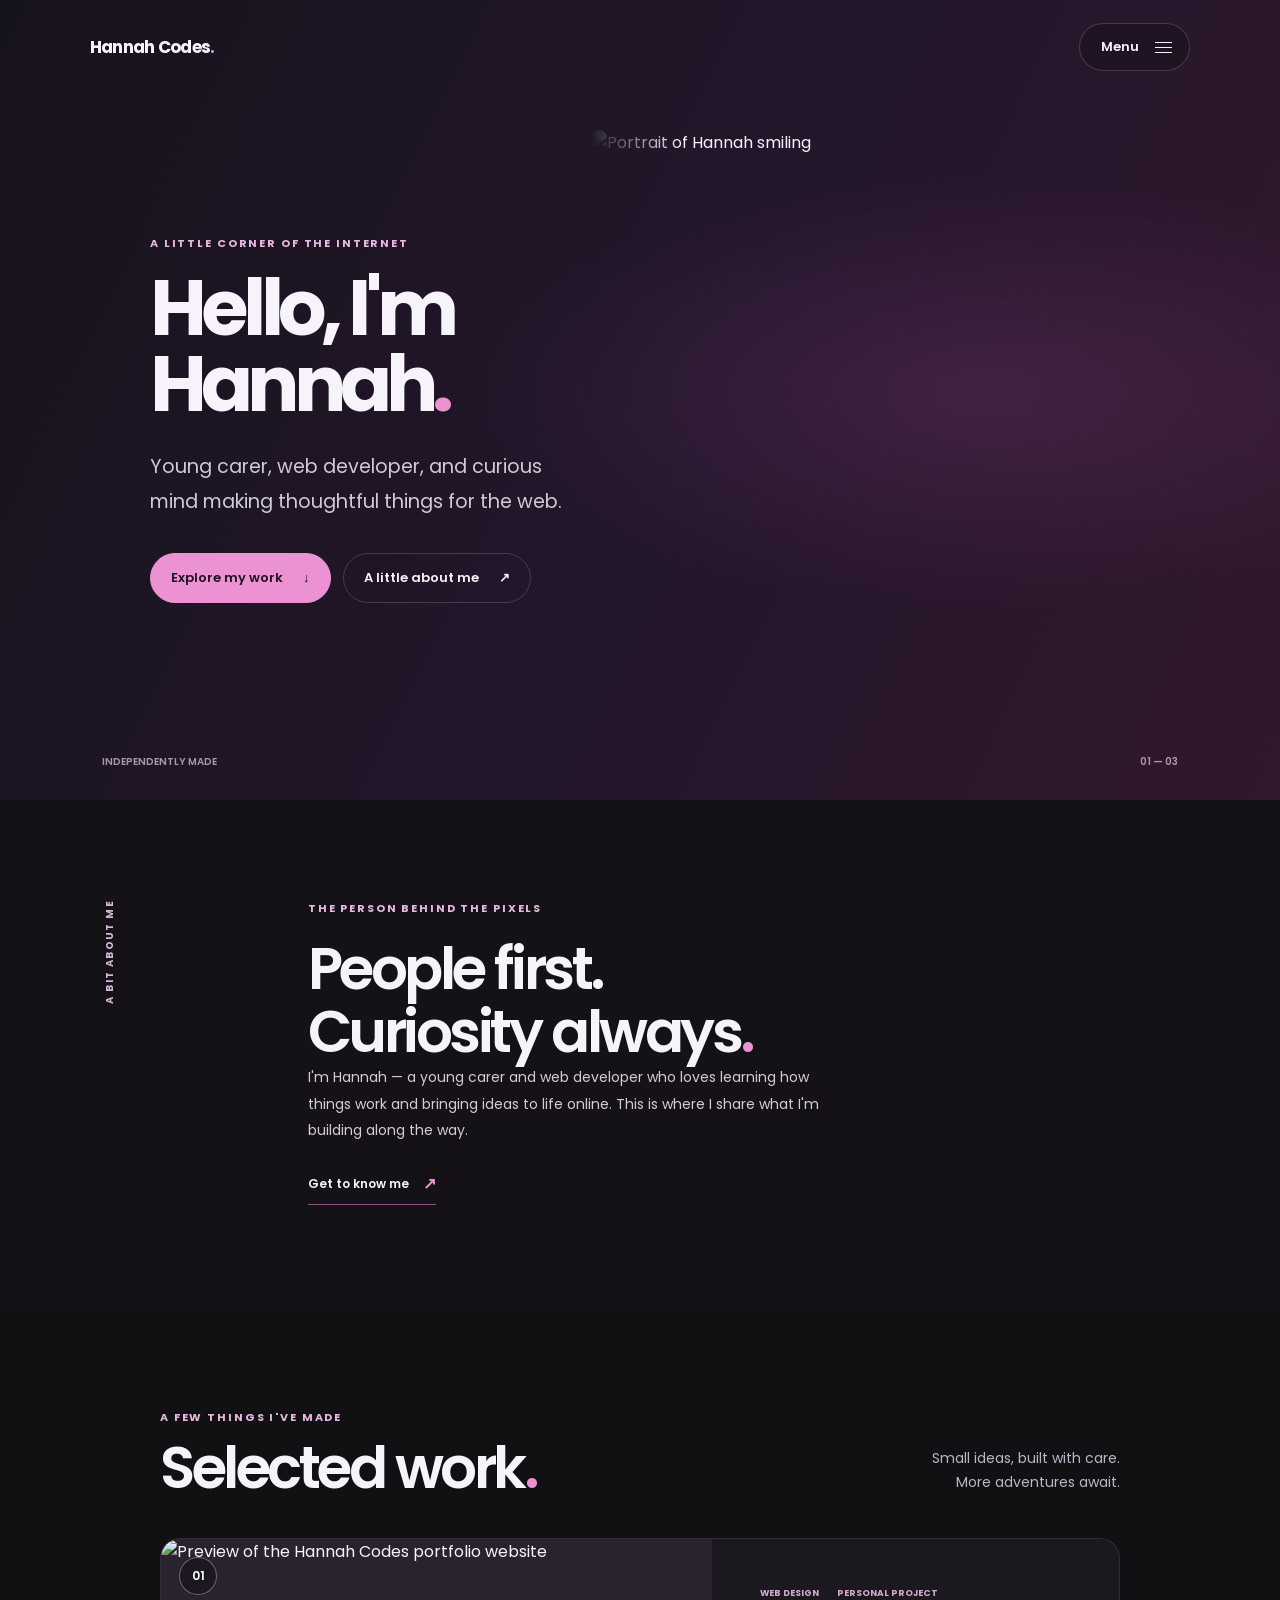
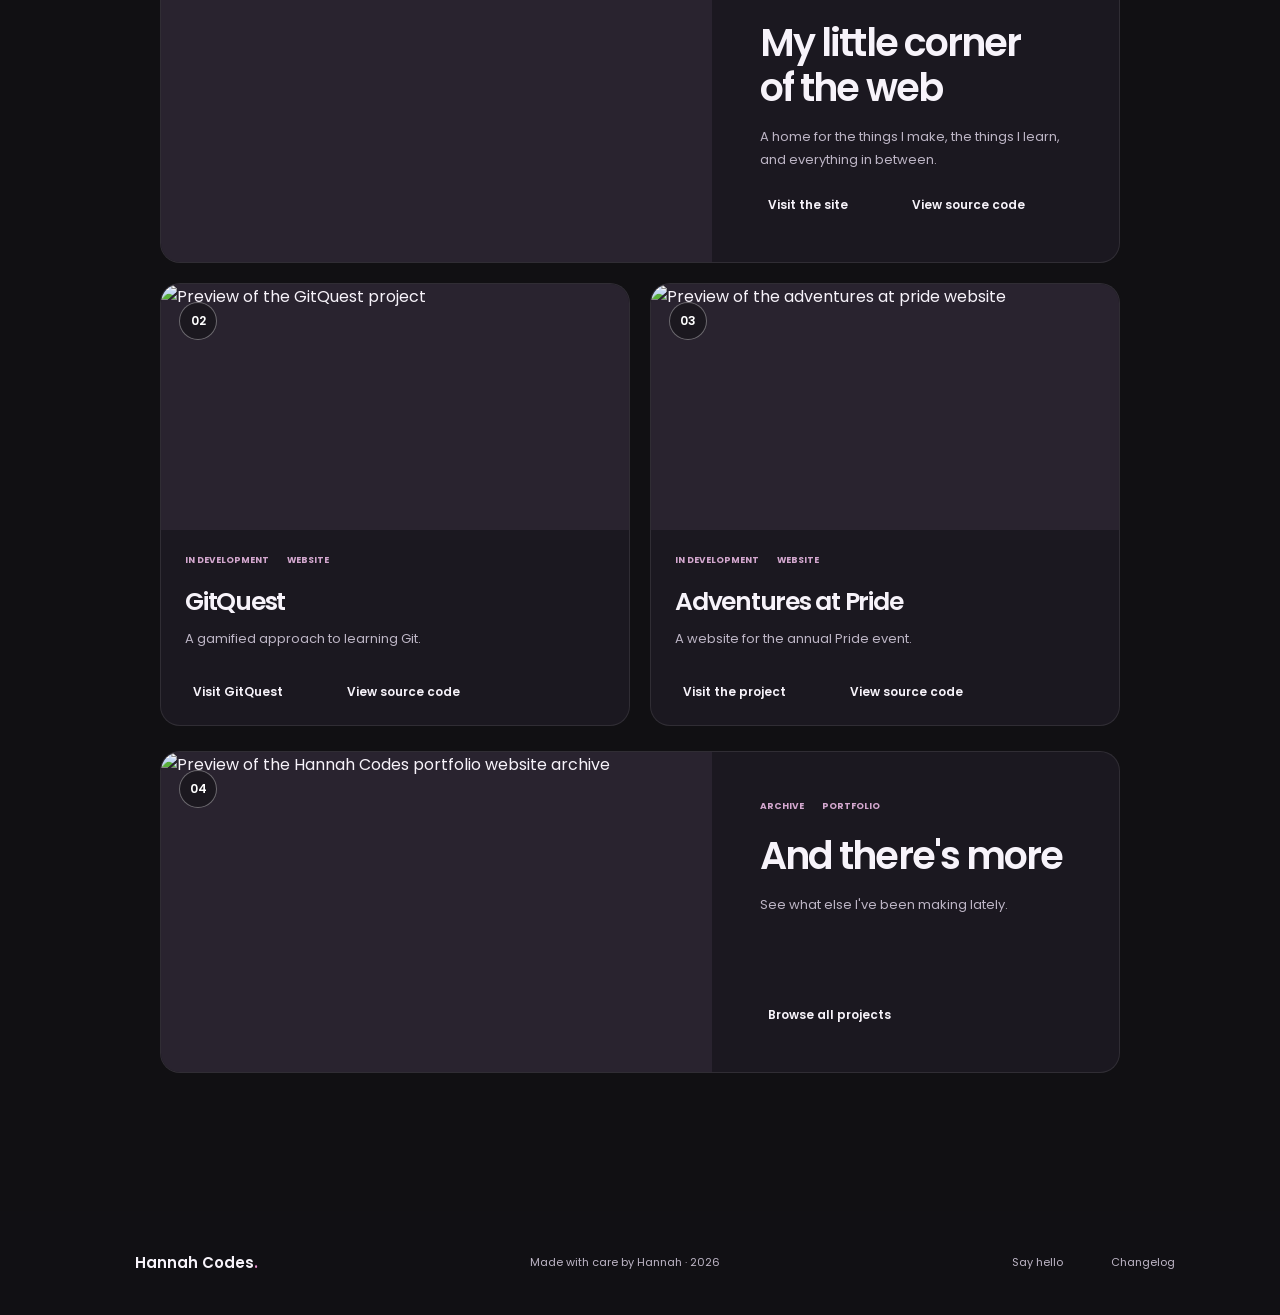
==== index.html @ c71d9e72 "moved about section on index.html and changed bg colour" ====
<!DOCTYPE html>
<html lang="en">

<head>
  <meta charset="UTF-8">
  <meta name="viewport" content="width=device-width, initial-scale=1.0">
  <meta name="description"
    content="Hannah is a young carer and web developer. Take a look at her latest projects and learn more about her work.">
  <meta name="theme-color" content="#1c1524">
  <link rel="stylesheet" href="assets/css/main.css">
  <link rel="stylesheet" href="assets/css/portfolio-home.css">
  <link href="https://fonts.googleapis.com/css2?family=Poppins:wght@400;500;600;700;800&display=swap" rel="stylesheet">
  <title>Hannah Codes | Web Developer &amp; Creative</title>
  <link rel="icon" href="https://assets.hannahcodes.co.uk/images/home/hc-with-bg-v2.ico">
</head>

<body class="portfolio-home">
  <a class="skip-link" href="#projects">Skip to selected work</a>
  <nav class="site-nav" aria-label="Main navigation">
    <a class="logo" href="index.html" aria-label="Hannah Codes home">
      Hannah Codes<span class="accent-dot">.</span>
    </a>
    <button class="hamburger" type="button" aria-label="Open navigation menu" aria-expanded="false"
      aria-controls="site-navigation">
      <span class="menu-label">Menu</span>
      <span class="menu-icon" aria-hidden="true">
        <span class="line1"></span>
        <span class="line2"></span>
        <span class="line3"></span>
      </span>
    </button>
    <ul class="nav-links" id="site-navigation">
      <li><a class="active" href="index.html">Home</a></li>
      <li><a href="about/about.html">About</a></li>
      <li><a href="projects/projects.html">Projects</a></li>
    </ul>
  </nav>

  <main id="home">
    <section class="intro-hero" aria-labelledby="home-title">
      <div class="hero-copy">
        <p class="eyebrow">A LITTLE CORNER OF THE INTERNET</p>
        <h1 id="home-title">Hello, I'm<br>Hannah<span class="accent-dot">.</span></h1>
        <p class="hero-description">Young carer, web developer, and curious mind making thoughtful things for the web.
        </p>
        <div class="hero-actions">
          <a class="button button-primary" href="#projects">Explore my work <span aria-hidden="true">↓</span></a>
          <a class="button button-quiet" href="about/about.html">A little about me <span aria-hidden="true">↗</span></a>
        </div>
      </div>
      <div class="hero-art">
        <div class="portrait-frame">
          <img src="https://assets.hannahcodes.co.uk/images/home/my-avatar.png" alt="Portrait of Hannah smiling">
        </div>
      </div>
      <div class="hero-footnote"><span>INDEPENDENTLY MADE</span><span>01 — 03</span></div>
    </section>
    <section class="about-section" aria-labelledby="about-title">
      <div class="about-marker" aria-hidden="true">A BIT ABOUT ME</div>
      <div class="about-copy">
        <p class="eyebrow">THE PERSON BEHIND THE PIXELS</p>
        <h2 id="about-title">People first.<br>Curiosity always<span class="accent-dot">.</span></h2>
        <p>I'm Hannah — a young carer and web developer who loves learning how things work and bringing ideas to life
          online. This is where I share what I'm building along the way.</p>
        <a class="text-link" href="about/about.html">Get to know me <span aria-hidden="true">↗</span></a>
      </div>
    </section>
    <section class="work-section" id="projects" aria-labelledby="projects-title">
      <div class="section-heading">
        <div>
          <p class="eyebrow">A FEW THINGS I'VE MADE</p>
          <h2 id="projects-title">Selected work<span class="accent-dot">.</span></h2>
        </div>
        <p class="section-note">Small ideas, built with care.<br>More adventures await.</p>
      </div>

      <div class="featured-project project-card">
        <div class="project-image">
          <img src="https://assets.hannahcodes.co.uk/images/projects/hc-v14.1.png"
            alt="Preview of the Hannah Codes portfolio website">
          <span class="project-number">01</span>
        </div>

        <div class="project-copy">
          <div class="project-meta"><span>WEB DESIGN</span><span>PERSONAL PROJECT</span></div>
          <h3>My little corner<br>of the web</h3>
          <p>A home for the things I make, the things I learn, and everything in between.</p>
          <div class="project-links">
            <a class="project-link" href="https://dev.hannahcodes.co.uk">Visit the site <img class="svg"
                src="https://assets.hannahcodes.co.uk/images/icons/arrow-right.svg" alt=""></a>
            <a class="project-link" href="https://github.com/autumn-skylight/hannahcodes.co.uk">View source code <img
                class="svg" src="https://assets.hannahcodes.co.uk/images/icons/arrow-right.svg" alt=""></a>
          </div>

        </div>
      </div>

      <div class="project-grid">
        <div class="project-card compact-project">
          <div class="project-image">
            <img src="https://assets.hannahcodes.co.uk/images/projects/GitQuest.png"
              alt="Preview of the GitQuest project">
            <span class="project-number">02</span>
          </div>
          <div class="project-copy">
            <div class="project-meta"><span>IN DEVELOPMENT</span><span>WEBSITE</span></div>
            <h3>GitQuest</h3>
            <p>A gamified approach to learning Git.</p>
            <div class="project-links">
              <a class="project-link" href="https://gitquest.hannahcodes.co.uk">Visit GitQuest <img class="svg"
                  src="https://assets.hannahcodes.co.uk/images/icons/arrow-right.svg" alt=""></a>
              <a class="project-link" href="https://github.com/autumn-skylight/GitQuest">View source code <img
                  class="svg" src="https://assets.hannahcodes.co.uk/images/icons/arrow-right.svg" alt=""></a>
            </div>
          </div>
        </div>
        <div class="project-card compact-project">
          <div class="project-image">
            <img src="https://assets.hannahcodes.co.uk/images/projects/adventures-at-pride.png"
              alt="Preview of the adventures at pride website">
            <span class="project-number">03</span>
          </div>
          <div class="project-copy">
            <div class="project-meta"><span>IN DEVELOPMENT</span><span>WEBSITE</span></div>
            <h3>Adventures at Pride</h3>
            <p>A website for the annual Pride event.</p>
            <div class="project-links">
              <a class="project-link" href="https://adventuresatpride.hannahcodes.co.uk">Visit the project <img
                  class="svg" src="https://assets.hannahcodes.co.uk/images/icons/arrow-right.svg" alt=""></a>
              <a class="project-link" href="https://github.com/autumn-skylight/adventures-at-pride">View source code
                <img class="svg" src="https://assets.hannahcodes.co.uk/images/icons/arrow-right.svg" alt=""></a>
            </div>
          </div>
        </div>
      </div>
      <br>
      <div class="featured-project project-card">
        <div class="project-image">
          <img src="https://assets.hannahcodes.co.uk/images/projects/github.png"
            alt="Preview of the Hannah Codes portfolio website archive">
          <span class="project-number">04</span>
        </div>
        <div class="project-copy">
          <div class="project-meta"><span>ARCHIVE</span><span>PORTFOLIO</span></div>
          <h3>And there's more</h3>
          <p>See what else I've been making lately.</p>
          <div class="project-links">
            <a class="project-link" href="projects/projects.html">Browse all projects <img class="svg"
                src="https://assets.hannahcodes.co.uk/images/icons/arrow-right.svg" alt=""></a>

          </div>
        </div>
      </div>

    </section>


  </main>

  <footer class="home-footer">
    <a class="footer-brand" href="#home-title">Hannah Codes<span class="accent-dot">.</span></a>
    <p>Made with care by Hannah · 2026</p>
    <div class="footer-links">
      <a href="mailto:hannah@hannahcodes.co.uk">Say hello</a>
      <a href="https://changelog.hannahcodes.co.uk/index.html">Changelog</a>
    </div>
  </footer>
  <script src="assets/js/nav.js"></script>
  <script src="https://kit.fontawesome.com/b462bf7f1d.js" crossorigin="anonymous"></script>
</body>

</html>
---- assets/css/main.css ----
/*
       ------------contents-----------
1. general styling 
2. nav styling
3. header styling
4. index.html styling
5. about.html styling
6. projects.html styling
7. 404.html styling
7. footer styling
*/
/*-----------1:general styling----------*/
* {
  margin: 0;
  padding: 0;
  font-family: "poppins", sans-serif;
  letter-spacing: 1px;
  box-sizing: border-box;
  scroll-behavior: smooth;
}

:root {
  /*light mode colours*/
  --light-hamburger-icon-colour: black;
  --light-body-bg-colour: #f8f8ff;
  --light-hover-active-colour: #5c2246;
  --light-nav-footer-bg-colour: #f5f5f5;
  --light-nav-text-colour: black;
  --light-svg-fill-colour: black;
  --light-section-1-bg-colour: #cfcaca;
  --light-section-2-bg-colour: #adafb8;
  --light-section-3-bg-colour: #c7c7c7;
  --light-section-4-bg-colour: #c0bcbc;
  --light-sorce-code-svg-fill-colour: #5a5c5e;
  --light-card-bg-colour: white;
  --light-card-title-span-colour: #333;
  --light-card-box-shadow-colour: rgba(0, 0, 0, 0.2);
  --light-card-box-shadow-hover-colour: #5c2246;
  --light-top-border-colour: #5c2246;
  --light-project-discription-colour: #29292b;
  /*dark mode colours*/
  --hover-active-colour: #f2c7e2;
  --svg-fill-colour: #fff;
  --sorce-code-svg-fill-colour: hsl(214, 7%, 47%);
  --section-1-bg-colour: #121212;
  --section-2-bg-colour: #18191c;
  --section-3-bg-colour: #0f1012;
  --section-4-bg-colour: #111114;
  --body-bg-colour: #121212;
  --nav-footer-bg-colour: #131418;
  --nav-text-colour: #f2f5f7;
  --hamburger-icon-colour: #f2f5f7;
  --card-bg-colour: #262626;
  --card-title-span-colour: rgb(255, 251, 251);
  --card-box-shadow-colour: rgba(139, 138, 138, 0.2);
  --card-box-shadow-hover-colour: #f2c7e2;
  --top-border-colour: #f2c7e2;
  --footer-link-colour: dimgrey;
  --blog-span-hr-colour: rgba(105, 105, 105, 0.26);
  --project-discription-colour: #b5b8bd;
}

body {
  overflow-x: hidden;
  min-height: 100vh;
  display: flex;
  flex-direction: column;
  background-color: var(--light-body-bg-colour);
}
@media (prefers-color-scheme: dark) {
  body {
    background-color: var(--body-bg-colour);
  }
}

a {
  color: var(--light-nav-text-colour);
}
a:hover {
  color: var(--light-hover-active-colour);
}
@media (prefers-color-scheme: dark) {
  a {
    color: var(--nav-text-colour);
  }
  a:hover {
    color: var(--hover-active-colour);
  }
}

/*----------2:nav styling-------*/
nav {
  height: 6rem;
  width: 100vw;
  background-color: var(--light-nav-footer-bg-colour);
  color: var(--light-nav-text-colour);
  box-shadow: 0 3px 20px rgba(0, 0, 0, 0.2);
  display: flex;
  position: fixed;
  z-index: 10;
  /*Styling logo*/
  /*Styling Links*/
  /*Styling Hamburger Icon*/
}
@media screen and (max-width: 800px) {
  nav {
    position: fixed;
    z-index: 3;
  }
}
@media (prefers-color-scheme: dark) {
  nav {
    background-color: var(--nav-footer-bg-colour);
    color: var(--nav-text-colour);
  }
}
nav .logo {
  padding: 1vh 1vw;
  margin-top: auto;
  margin-bottom: auto;
  margin-left: 0;
  margin-right: 0;
  text-align: center;
}
nav .logo img {
  height: 5rem;
  width: 5rem;
}
@media screen and (max-width: 800px) {
  nav .logo {
    padding: 1vh 1vw;
    margin-top: auto;
    margin-bottom: auto;
    margin-left: 0;
    margin-right: 0;
    text-align: center;
    padding-left: 1em;
  }
}
nav .nav-links {
  display: flex;
  list-style: none;
  width: 88vw;
  padding: 0 0.7vw;
  justify-content: space-evenly;
  align-items: center;
  text-transform: uppercase;
}
nav .nav-links li a {
  text-decoration: none;
  margin: 0 0.7vw;
  color: var(--light-nav-text-colour);
}
nav .nav-links li a:hover {
  color: var(--light-hover-active-colour);
}
nav .nav-links li a::before {
  content: "";
  display: block;
  height: 3px;
  width: 0%;
  background-color: var(--light-hover-active-colour);
  position: absolute;
  transition: all ease-in-out 250ms;
  margin: 0 0 0 10%;
}
nav .nav-links li a:hover:before {
  width: 80%;
}
nav .nav-links li .active {
  color: var(--light-hover-active-colour);
  font-weight: bold;
}
nav .nav-links li {
  position: relative;
}
@media screen and (max-width: 800px) {
  nav .nav-links {
    position: fixed;
    background: var(--light-nav-footer-bg-colour);
    height: 100vh;
    width: 100%;
    flex-direction: column;
    clip-path: circle(50px at 90% -20%);
    -webkit-clip-path: circle(50px at 90% -20%);
    transition: all 1s ease-out;
    pointer-events: none;
    /*Animating Hamburger Icon on Click*/
  }
  nav .nav-links.open {
    clip-path: circle(1000px at 100% 10%);
    -webkit-clip-path: circle(1000px at 100% 10%);
    pointer-events: all;
  }
  nav .nav-linksli {
    opacity: 0;
  }
  nav .nav-linksli:nth-child(1) {
    transition: all 0.5s ease 0.2s;
  }
  nav .nav-linksli:nth-child(2) {
    transition: all 0.5s ease 0.4s;
  }
  nav .nav-linksli:nth-child(3) {
    transition: all 0.5s ease 0.6s;
  }
  nav .nav-linksli:nth-child(4) {
    transition: all 0.5s ease 0.7s;
  }
  nav .nav-linksli:nth-child(5) {
    transition: all 0.5s ease 0.8s;
  }
  nav .nav-linksli:nth-child(6) {
    transition: all 0.5s ease 0.9s;
    margin: 0;
  }
  nav .nav-linksli:nth-child(7) {
    transition: all 0.5s ease 1s;
    margin: 0;
  }
  nav .nav-linksli.fade {
    opacity: 1;
  }
}
@media (prefers-color-scheme: dark) {
  nav .nav-links {
    background: var(--nav-footer-bg-colour);
  }
  nav .nav-links li a {
    color: var(--nav-text-colour);
  }
  nav .nav-links li a:hover {
    color: var(--hover-active-colour);
  }
  nav .nav-links li a:before {
    background-color: var(--hover-active-colour);
  }
  nav .nav-links li .active {
    color: var(--hover-active-colour);
  }
}
nav .hamburger {
  display: none;
}
nav .hamburger div {
  width: 30px;
  height: 3px;
  background: var(--light-hamburger-icon-colour);
  margin: 5px;
  transition: all 0.3s ease;
}
@media screen and (max-width: 800px) {
  nav .hamburger {
    display: block;
    position: absolute;
    cursor: pointer;
    right: 5%;
    top: 50%;
    transform: translate(-5%, -50%);
    z-index: 2;
    transition: all 0.7s ease;
  }
}
@media (prefers-color-scheme: dark) {
  nav .hamburger div {
    background: var(--hamburger-icon-colour);
  }
}
nav .project_active {
  color: var(--light-hover-active-colour);
  font-weight: bold;
}
@media (prefers-color-scheme: dark) {
  nav .project_active {
    color: var(--hover-active-colour);
  }
}
@media screen and (max-width: 800px) {
  nav .toggle .line1 {
    transform: rotate(-45deg) translate(-5px, 6px);
  }
  nav .toggle .line2 {
    transition: all 0.7s ease;
    width: 0;
  }
  nav .toggle .line3 {
    transform: rotate(45deg) translate(-5px, -6px);
  }
}

/*------3:header-styling-----*/
img.index_header_bg {
  /* Set rules to fill background */
  min-height: 100%;
  min-width: 1920px;
  opacity: 70%;
  z-index: -10;
  /* Set up proportionate scaling */
  width: 100%;
  height: auto;
  /* Set up positioning */
  position: fixed;
  background-position: center center;
  top: -10;
  left: 0;
}
@media screen and (max-width: 1024px) {
  img.index_header_bg {
    /* Specific to this particular image */
    left: 50%;
    margin-left: -512px; /* 50% */
  }
}

.index_header_h1 {
  padding-top: 7.5em;
  margin: auto;
  text-align: center;
  color: var(--light-nav-text-colour);
}
@media screen and (max-width: 800px) {
  .index_header_h1 {
    padding-top: 7em;
    font-size: 1.25em;
    padding-left: 2em;
    padding-right: 2em;
  }
}
@media (prefers-color-scheme: dark) {
  .index_header_h1 {
    color: var(--nav-text-colour);
  }
}

.index_header_welcome_text {
  margin: auto;
  text-align: center;
  padding-bottom: 1.5em;
  color: var(--light-nav-text-colour);
}
@media screen and (max-width: 800px) {
  .index_header_welcome_text {
    font-size: 1.25em;
    padding-left: 2em;
    padding-right: 2em;
  }
}
@media (prefers-color-scheme: dark) {
  .index_header_welcome_text {
    color: var(--nav-text-colour);
  }
}

img.about_header_bg {
  /* Set rules to fill background */
  min-height: 100%;
  min-width: 1024px;
  opacity: 50%;
  z-index: -10;
  /* Set up proportionate scaling */
  width: 100%;
  height: auto;
  /* Set up positioning */
  position: fixed;
  top: -3em;
  left: 0;
}
@media screen and (max-width: 1024px) {
  img.about_header_bg {
    /* Specific to this particular image */
    left: 50%;
    margin-left: -512px; /* 50% */
  }
}

.about_header_h1 {
  margin: auto;
  text-align: center;
  padding-top: 5em;
  padding-bottom: 4em;
  font-size: 3em;
  z-index: 1;
  color: var(--light-nav-text-colour);
}
@media screen and (max-width: 800px) {
  .about_header_h1 {
    padding-top: 3.25em;
    padding-bottom: 1em;
  }
}
@media (prefers-color-scheme: dark) {
  .about_header_h1 {
    color: var(--nav-text-colour);
  }
}

img.project_header_bg {
  /* Set rules to fill background */
  min-height: 100%;
  min-width: 1920px;
  opacity: 70%;
  z-index: -10;
  /* Set up proportionate scaling */
  width: 100%;
  height: auto;
  /* Set up positioning */
  position: fixed;
  background-position: center center;
  top: -10;
  left: 0;
}
@media screen and (max-width: 1024px) {
  img.project_header_bg {
    /* Specific to this particular image */
    left: 50%;
    margin-left: -512px; /* 50% */
  }
}

.project_header_h1 {
  padding-top: 7em;
  padding-bottom: 2em;
  margin: auto;
  font-size: 1.35em;
  text-align: center;
  color: var(--light-nav-text-colour);
}
@media screen and (max-width: 800px) {
  .project_header_h1 {
    padding-top: 7em;
    font-size: 1.25em;
    padding-left: 2em;
    padding-right: 2em;
  }
}
@media (prefers-color-scheme: dark) {
  .project_header_h1 {
    color: var(--nav-text-colour);
  }
}

img.error_header_bg {
  /* Set rules to fill background */
  min-height: 100%;
  min-width: 1920px;
  opacity: 10%;
  z-index: -10;
  /* Set up proportionate scaling */
  width: 100%;
  height: auto;
  /* Set up positioning */
  position: fixed;
  background-position: center center;
  top: -10;
  left: 0;
}
@media screen and (max-width: 1024px) {
  img.error_header_bg {
    /* Specific to this particular image */
    left: 50%;
    margin-left: -512px; /* 50% */
  }
}

/*------4:index.html-styling-----*/
/*index.html about section*/
.index_about_section {
  padding-top: 0.7em;
  background-color: var(--light-section-1-bg-colour);
}
@media (prefers-color-scheme: dark) {
  .index_about_section {
    background-color: var(--section-1-bg-colour);
  }
}
.index_about_section .index_about_h1 {
  margin: auto;
  text-align: center;
  padding-bottom: 0.5em;
  color: var(--light-nav-text-colour);
}
@media screen and (max-width: 800px) {
  .index_about_section .index_about_h1 {
    font-size: 0.95em;
  }
}
@media (prefers-color-scheme: dark) {
  .index_about_section .index_about_h1 {
    color: var(--nav-text-colour);
  }
}

.index_holder {
  max-width: 90%;
  display: flex;
  margin: 0 auto;
  margin-left: 30em;
}
@media screen and (max-width: 1450px) {
  .index_holder {
    margin-left: 25em;
  }
}
@media screen and (max-width: 1420px) {
  .index_holder {
    margin-left: 20em;
  }
}
@media screen and (max-width: 1390px) {
  .index_holder {
    margin-left: 15em;
  }
}
@media screen and (max-width: 1270px) {
  .index_holder {
    margin-left: 15em;
  }
}
@media screen and (max-width: 1170px) {
  .index_holder {
    margin-left: 10em;
  }
}
@media screen and (max-width: 1020px) {
  .index_holder {
    margin-left: 5em;
  }
}
@media screen and (max-width: 940px) {
  .index_holder {
    margin-left: 5em;
  }
}
@media screen and (max-width: 860px) {
  .index_holder {
    margin-left: 2em;
  }
}
@media screen and (max-width: 640px) {
  .index_holder {
    display: block;
    max-width: 80%;
    padding-right: 20%;
    margin-left: 33%;
  }
}
@media screen and (max-width: 606px) {
  .index_holder {
    display: block;
    max-width: 80%;
    padding-right: 20%;
    margin-left: 33%;
  }
}

.index_box-set__knight {
  width: 250px;
  display: flex;
  padding: 0 20px 0 0;
  float: left;
}
@media screen and (max-width: 640px) {
  .index_box-set__knight {
    display: block;
  }
}

.index_box-set__knight-image {
  width: 100%;
  padding-bottom: 1em;
}
@media screen and (max-width: 650px) {
  .index_box-set__knight-image {
    margin-left: -8%;
  }
}
@media screen and (max-width: 550px) {
  .index_box-set__knight-image {
    margin-left: -15%;
  }
}
@media screen and (max-width: 500px) {
  .index_box-set__knight-image {
    margin-left: -20%;
  }
}

.index_box-set__header {
  display: flex;
  color: var(--light-nav-text-colour);
  padding: 12px 0 0;
}
@media screen and (max-width: 640px) {
  .index_box-set__header {
    display: block;
    margin-top: 2%;
    margin-left: 0%;
    width: 100%;
  }
}
@media (prefers-color-scheme: dark) {
  .index_box-set__header {
    color: var(--nav-text-colour);
  }
}

.index_box-set__header span {
  font-size: 1em;
  display: flex;
  font-weight: normal;
  margin-top: 2em;
}
@media screen and (max-width: 860px) {
  .index_box-set__header span {
    display: block;
    margin-top: 0;
    width: 100%;
    font-size: 0.85em;
  }
}
@media screen and (max-width: 805px) {
  .index_box-set__header span {
    display: block;
    margin-top: 0;
    width: 100%;
    font-size: 0.75em;
  }
}
@media screen and (max-width: 640px) {
  .index_box-set__header span {
    display: block;
    width: 127%;
    margin-left: -9em;
    padding-left: 4em;
    font-size: 0.75em;
  }
}
@media screen and (max-width: 580px) {
  .index_box-set__header span {
    display: block;
    width: 130%;
    padding-left: 0;
    margin-left: -6em;
    font-size: 0.75em;
    padding-bottom: 1em;
  }
}

.index_about_p {
  font-size: 1.4em;
  display: flex;
  font-weight: bold;
  margin-top: 1em;
}
@media screen and (max-width: 805px) {
  .index_about_p {
    display: block;
    margin-top: 0;
    width: 100%;
    padding-left: 1em;
    padding-top: 0.5em;
    font-size: 0.95em;
  }
}
@media screen and (max-width: 640px) {
  .index_about_p {
    display: block;
    width: 127%;
    margin-left: -9em;
    padding-left: 4em;
    font-size: 0.85em;
    padding-bottom: 1em;
  }
}
@media screen and (max-width: 580px) {
  .index_about_p {
    display: block;
    width: 130%;
    padding-left: 0;
    margin-left: -6em;
    font-size: 0.75em;
    padding-bottom: 1em;
  }
}
@media (prefers-color-scheme: dark) {
  .index_about_p {
    color: var(--nav-text-colour);
  }
}

.index_about_text_placement {
  display: flex;
  padding: 0%;
  margin: 0%;
  padding-bottom: 1em;
  padding-top: 1em;
}
@media screen and (max-width: 800px) {
  .index_about_text_placement {
    display: flex;
    padding-right: 0em;
    padding-left: 0em;
    margin: 0%;
    padding-top: 0.3em;
    padding-bottom: 1em;
  }
}

.index_about_text_h2 {
  padding-top: 0.3em;
  font-size: 1.2em;
  padding-right: 1em;
  color: var(--light-nav-text-colour);
}
@media screen and (max-width: 800px) {
  .index_about_text_h2 {
    padding-top: 0.5em;
    font-size: 0.8em;
    padding-left: -5em;
    color: var(--light-nav-text-colour);
  }
}
@media screen and (max-width: 635px) {
  .index_about_text_h2 {
    padding-top: 0.7em;
    font-size: 0.8em;
    margin-left: -5em;
    color: var(--light-nav-text-colour);
  }
}
@media screen and (max-width: 515px) {
  .index_about_text_h2 {
    padding-top: 0.7em;
    font-size: 0.8em;
    margin-left: -6em;
    color: var(--light-nav-text-colour);
  }
}
@media screen and (max-width: 490px) {
  .index_about_text_h2 {
    padding-top: 0.7em;
    font-size: 0.75em;
    margin-left: -7em;
    color: var(--light-nav-text-colour);
  }
}
@media (prefers-color-scheme: dark) {
  .index_about_text_h2 {
    color: var(--nav-text-colour);
  }
}

.index_about_link_placement {
  display: flex;
  padding-top: auto;
  align-items: center;
  text-align: center;
  padding-top: 0.4em;
}
@media screen and (max-width: 800px) {
  .index_about_link_placement {
    padding-top: 0.3em;
  }
}

.index_about_link {
  font-weight: bolder;
}

/*index.html project section*/
.index_card_section {
  background-color: var(--light-section-2-bg-colour);
  padding-top: 0.7em;
  padding-bottom: 0.7em;
}
@media screen and (max-width: 800px) {
  .index_card_section {
    padding-bottom: 2.5em;
  }
}
@media (prefers-color-scheme: dark) {
  .index_card_section {
    background-color: var(--section-2-bg-colour);
  }
}
.index_card_section h1 {
  margin: auto;
  padding-top: 0.5em;
  padding-bottom: 0.5em;
  text-align: center;
  color: var(--light-nav-text-colour);
}
@media screen and (max-width: 800px) {
  .index_card_section h1 {
    font-size: 0.95em;
  }
}
@media (prefers-color-scheme: dark) {
  .index_card_section h1 {
    color: var(--nav-text-colour);
  }
}

.index_card_band {
  width: 60%;
  max-width: 1500px;
  margin: 0 auto;
  display: grid;
  padding-top: 1em;
  padding-bottom: 1em;
  grid-template-columns: 1fr;
  grid-template-rows: auto;
  grid-gap: 20px;
}
@media (min-width: 30em) {
  .index_card_band {
    grid-template-columns: 1fr 1fr;
  }
}
@media (min-width: 60em) {
  .index_card_band {
    grid-template-columns: repeat(3, 1fr);
  }
}
@media screen and (max-width: 1610px) {
  .index_card_band {
    width: 65%;
    margin: auto;
  }
}
@media screen and (max-width: 1410px) {
  .index_card_band {
    width: 70%;
    margin: auto;
  }
}
@media screen and (max-width: 1360px) {
  .index_card_band {
    width: 75%;
    margin: auto;
  }
}
@media screen and (max-width: 1260px) {
  .index_card_band {
    width: 80%;
    margin: auto;
  }
}
@media screen and (max-width: 1140px) {
  .index_card_band {
    width: 90%;
    margin: auto;
  }
}
@media screen and (max-width: 970px) {
  .index_card_band {
    width: 90%;
    margin: auto;
  }
}
@media screen and (max-width: 960px) {
  .index_card_band {
    width: 55%;
    display: block;
    padding-top: 0em;
    margin: auto;
  }
}
@media screen and (max-width: 860px) {
  .index_card_band {
    width: 60%;
    display: block;
    padding-top: 0em;
    margin: auto;
  }
}
@media screen and (max-width: 760px) {
  .index_card_band {
    width: 69%;
    display: block;
    padding-top: 0em;
    margin: auto;
  }
}
@media screen and (max-width: 460px) {
  .index_card_band {
    width: 69%;
    display: block;
    padding-top: 0em;
    margin-top: 0em;
    padding-bottom: 0em;
    margin: auto;
  }
}

.index_card {
  background: var(--light-card-bg-colour);
  text-decoration: none;
  box-shadow: 0 2px 5px var(--light-card-box-shadow-colour);
  display: flex;
  flex-direction: column;
  min-height: 100%;
  min-width: 100%;
  position: relative;
  top: 0;
  transition: all 0.1s ease-in;
}
.index_card:hover {
  top: -2px;
  box-shadow: 0 4px 5px var(--light-card-box-shadow-hover-colour);
}
@media screen and (max-width: 960px) {
  .index_card {
    margin-top: 2em;
  }
}
@media (prefers-color-scheme: dark) {
  .index_card {
    background: var(--card-bg-colour);
    text-decoration: none;
    color: var(--nav-text-colour);
    box-shadow: 0 2px 5px var(--card-box-shadow-colour);
    display: flex;
    flex-direction: column;
    min-height: 100%;
    position: relative;
    top: 0;
    transition: all 0.1s ease-in;
  }
  .index_card:hover {
    top: -2px;
    box-shadow: 0 4px 5px var(--card-box-shadow-hover-colour);
  }
}

.index_card_links {
  border: 0.2em;
  text-decoration: none;
  display: inline-block;
  align-items: center;
  text-align: center;
  font-size: 18px;
  margin-left: 0.75em;
  padding-top: auto;
}
.index_card_links:hover {
  border: 0.2em;
  color: var(--light-hover-active-colour);
  text-decoration: none;
  display: inline-block;
  align-items: center;
  text-align: center;
  font-size: 18px;
  margin-left: 0.75em;
  padding-top: auto;
}
@media screen and (max-width: 460px) {
  .index_card_links {
    margin-left: 0;
  }
  .index_card_links:hover {
    margin-left: 0em;
  }
}
@media (prefers-color-scheme: dark) {
  .index_card_links:hover {
    color: var(--hover-active-colour);
  }
}

.index_card_article {
  padding: 20px;
  flex: 1;
  display: flex;
  flex-direction: column;
  justify-content: space-between;
}

h1 {
  font-size: 18px;
  margin: 0;
}
@media (prefers-color-scheme: dark) {
  h1 h1 {
    font-size: 20px;
    margin: 0;
  }
}

.index_card_thumb {
  padding-bottom: 60%;
  min-height: 100%;
  width: 100%;
  background-size: cover;
}

.index_card_thumb_2 {
  padding-bottom: 60%;
  min-height: 100%;
  width: 100%;
  background-size: cover;
  background-position: center center;
}

.index_card_text {
  text-align: center;
  font-size: 1em;
  color: var(--light-nav-text-colour);
}
@media (prefers-color-scheme: dark) {
  .index_card_text {
    color: var(--nav-text-colour);
  }
}
@media screen and (prefers-color-scheme: dark) and (max-width: 1670px) {
  .index_card_text {
    font-size: 0.95em;
    padding: 1em;
  }
}
@media screen and (prefers-color-scheme: dark) and (max-width: 1410px) {
  .index_card_text {
    font-size: 0.95em;
  }
}
.index_card_discription_text {
  text-align: center;
  color: var(--light-project-discription-colour);
}
@media (prefers-color-scheme: dark) {
  .index_card_discription_text {
    color: var(--project-discription-colour);
  }
}

.index_card_link_placement {
  margin: auto;
  display: flex;
  padding-top: auto;
  align-items: center;
  text-align: center;
  padding-top: 0.35em;
}

.index_card_links_placement {
  display: flex;
  margin: auto;
}

.index_card_source_code_links {
  border: 0.2em;
  color: var(--light-sorce-code-svg-fill-colour);
  text-decoration: none;
  display: inline-block;
  align-items: center;
  text-align: center;
  font-size: 18px;
  margin-left: 0.75em;
  padding-top: auto;
}
.index_card_source_code_links:hover {
  border: 0.2em;
  color: var(--light-hover-active-colour);
  text-decoration: none;
  display: inline-block;
  align-items: center;
  text-align: center;
  font-size: 18px;
  margin-left: 0.75em;
  padding-top: auto;
}
@media (prefers-color-scheme: dark) {
  .index_card_source_code_links:hover {
    color: var(--hover-active-colour);
  }
}

.index_card_link_svg {
  fill: var(--light-svg-fill-colour);
  width: 2.5em;
  height: 2.5em;
  padding-left: 0.9em;
  padding-right: auto;
}
@media screen and (max-width: 460px) {
  .index_card_link_svg {
    margin-left: -0.2em;
  }
}
@media (prefers-color-scheme: dark) {
  .index_card_link_svg {
    fill: var(--svg-fill-colour);
  }
}

.index_card_source_code_svg {
  fill: var(--light-sorce-code-svg-fill-colour);
  width: 2em;
  height: 2em;
  padding-left: 0.7em;
  padding-right: auto;
}

.index_card_project_link_svg {
  fill: var(--light-svg-fill-colour);
  width: 2.5em;
  height: 2.5em;
  padding-left: 0.9em;
  padding-right: auto;
}
@media screen and (max-width: 460px) {
  .index_card_project_link_svg {
    margin-right: 0.5em;
  }
}
@media (prefers-color-scheme: dark) {
  .index_card_project_link_svg {
    fill: var(--svg-fill-colour);
  }
}

/*------5:about.html-styling-----*/
.about_about_section {
  padding-top: 0.7em;
  background-color: var(--light-section-1-bg-colour);
}
@media (prefers-color-scheme: dark) {
  .about_about_section {
    background-color: var(--section-1-bg-colour);
  }
}

.about_about_h1 {
  margin: auto;
  text-align: center;
  padding-bottom: 0.5em;
  color: var(--light-nav-text-colour);
}
@media (prefers-color-scheme: dark) {
  .about_about_h1 {
    color: var(--nav-text-colour);
  }
}

.holder {
  max-width: 90%;
  display: flex;
  margin: 0 auto;
  margin-left: 30em;
}
@media screen and (max-width: 1750px) {
  .holder {
    margin-left: 25em;
  }
}
@media screen and (max-width: 1680px) {
  .holder {
    margin-left: 20em;
  }
}
@media screen and (max-width: 1590px) {
  .holder {
    margin-left: 15em;
  }
}
@media screen and (max-width: 1450px) {
  .holder {
    margin-left: 10em;
  }
}
@media screen and (max-width: 1420px) {
  .holder {
    margin-left: 5em;
  }
}
@media screen and (max-width: 1390px) {
  .holder {
    margin-left: 5em;
  }
}
@media screen and (max-width: 1270px) {
  .holder {
    margin-left: 5em;
  }
}
@media screen and (max-width: 1170px) {
  .holder {
    margin-left: 5em;
  }
}
@media screen and (max-width: 1020px) {
  .holder {
    margin-left: 5em;
  }
}
@media screen and (max-width: 940px) {
  .holder {
    margin-left: 5em;
  }
}
@media screen and (max-width: 860px) {
  .holder {
    margin-left: 2em;
  }
}
@media screen and (max-width: 640px) {
  .holder {
    display: block;
    max-width: 80%;
    padding-right: 20%;
    margin-left: 33%;
  }
}
@media screen and (max-width: 606px) {
  .holder {
    display: block;
    max-width: 80%;
    padding-right: 20%;
    margin-left: 33%;
  }
}

.box-set__knight {
  width: 250px;
  display: flex;
  padding: 0 20px 0 0;
  float: left;
}
@media screen and (max-width: 640px) {
  .box-set__knight {
    display: block;
  }
}

.box-set__knight-image {
  width: 100%;
  padding-bottom: 1em;
}
@media screen and (max-width: 650px) {
  .box-set__knight-image {
    margin-left: -8%;
  }
}
@media screen and (max-width: 550px) {
  .box-set__knight-image {
    margin-left: -15%;
  }
}
@media screen and (max-width: 500px) {
  .box-set__knight-image {
    margin-left: -20%;
  }
}

.box-set__header {
  display: flex;
  color: var(--light-nav-text-colour);
  padding: 12px 0 0;
}
@media screen and (max-width: 640px) {
  .box-set__header {
    display: block;
    margin-top: 2%;
    margin-left: 0%;
    width: 100%;
  }
}
@media (prefers-color-scheme: dark) {
  .box-set__header {
    color: var(--nav-text-colour);
  }
}

.box-set__header span {
  font-size: 1em;
  display: flex;
  font-weight: normal;
  margin-top: 2em;
  margin-right: 30em;
}
@media screen and (max-width: 1850px) {
  .box-set__header span {
    margin-right: 25em;
  }
}
@media screen and (max-width: 1750px) {
  .box-set__header span {
    margin-right: 20em;
  }
}
@media screen and (max-width: 1680px) {
  .box-set__header span {
    margin-right: 15em;
  }
}
@media screen and (max-width: 1590px) {
  .box-set__header span {
    margin-right: 10em;
  }
}
@media screen and (max-width: 1450px) {
  .box-set__header span {
    margin-right: 10em;
  }
}
@media screen and (max-width: 1420px) {
  .box-set__header span {
    margin-right: 10em;
  }
}
@media screen and (max-width: 1390px) {
  .box-set__header span {
    margin-right: 10em;
  }
}
@media screen and (max-width: 1270px) {
  .box-set__header span {
    margin-right: 10em;
  }
}
@media screen and (max-width: 1170px) {
  .box-set__header span {
    margin-right: 10em;
  }
}
@media screen and (max-width: 1020px) {
  .box-set__header span {
    margin-right: 10em;
  }
}
@media screen and (max-width: 940px) {
  .box-set__header span {
    margin-right: 10em;
  }
}
@media screen and (max-width: 860px) {
  .box-set__header span {
    margin-right: 2em;
  }
}
@media screen and (max-width: 805px) {
  .box-set__header span {
    display: block;
    margin-top: 0;
    width: 100%;
    margin-right: 1em;
    margin-left: 1em;
  }
}
@media screen and (max-width: 640px) {
  .box-set__header span {
    display: block;
    width: 127%;
    margin-left: -9em;
    padding-left: 4em;
    font-size: 0.75em;
  }
}
@media screen and (max-width: 580px) {
  .box-set__header span {
    display: block;
    width: 140%;
    padding-left: 0;
    margin-left: -6em;
    font-size: 0.75em;
    margin-right: 3em;
    padding-bottom: 1em;
  }
}

/*---my hobbies section---*/
.about_hobbies_section {
  padding-top: 1em;
  background-color: var(--light-section-2-bg-colour);
}
@media (prefers-color-scheme: dark) {
  .about_hobbies_section {
    background-color: var(--section-2-bg-colour);
  }
}

.hobbies_section_accordion {
  background-color: var(--light-section-2-bg-colour);
  color: black;
  border: none;
  cursor: pointer;
  padding: 18px;
  margin: auto;
  align-items: center;
  text-align: center;
  display: flex;
  max-width: 30%;
  font-size: 1em;
  margin-bottom: 1em;
  text-align: center;
  outline: none;
  transition: 0.4s;
}
@media screen and (max-width: 1090px) {
  .hobbies_section_accordion {
    max-width: 35%;
  }
}
@media screen and (max-width: 890px) {
  .hobbies_section_accordion {
    max-width: 45%;
  }
}
@media screen and (max-width: 690px) {
  .hobbies_section_accordion {
    max-width: 50%;
  }
}
@media screen and (max-width: 490px) {
  .hobbies_section_accordion {
    max-width: 50%;
  }
}
.hobbies_section_accordion:hover {
  border-bottom: 2px solid var(--light-hover-active-colour);
}
@media (prefers-color-scheme: dark) {
  .hobbies_section_accordion:hover {
    border-bottom: 2px solid var(--hover-active-colour);
  }
}
@media (prefers-color-scheme: dark) {
  .hobbies_section_accordion {
    color: var(--nav-text-colour);
    background-color: var(--section-2-bg-colour);
  }
}

.hobbies_section_accordion_active {
  border-bottom: 2px solid var(--light-hover-active-colour);
}
@media (prefers-color-scheme: dark) {
  .hobbies_section_accordion_active {
    border-bottom: 2px solid var(--hover-active-colour);
  }
}

/* Style the accordion panel. Note: hidden by default */
.hobbies_section_panel {
  padding: 0 18px;
  background-color: var(--light-section-2-bg-colour);
  display: none;
  width: 60%;
  padding: 1em;
  margin-left: 20%;
  overflow: hidden;
}
@media screen and (max-width: 800px) {
  .hobbies_section_panel {
    width: 90%;
    margin-left: 5%;
  }
}
@media (prefers-color-scheme: dark) {
  .hobbies_section_panel {
    background-color: var(--section-2-bg-colour);
  }
}

.about_hobbies_h1 {
  color: var(--light-nav-text-colour);
  margin: auto;
  text-align: center;
}
@media screen and (max-width: 800px) {
  .about_hobbies_h1 {
    font-size: 1.2em;
    margin-bottom: 0.5em;
  }
}
@media (prefers-color-scheme: dark) {
  .about_hobbies_h1 {
    color: var(--nav-text-colour);
  }
}

.about_hobbies_h1_intrest {
  color: var(--light-nav-text-colour);
  margin: auto;
  text-align: center;
  margin-top: 0%;
}
@media screen and (max-width: 800px) {
  .about_hobbies_h1_intrest {
    font-size: 1.2em;
    margin-bottom: 0.5em;
    margin-top: 1.2em;
  }
}
@media (prefers-color-scheme: dark) {
  .about_hobbies_h1_intrest {
    color: var(--nav-text-colour);
  }
}

.about_hobbies_p {
  padding-bottom: 5em;
  padding-left: 1em;
  margin: auto;
  text-align: center;
  color: var(--light-nav-text-colour);
}
@media screen and (max-width: 800px) {
  .about_hobbies_p {
    font-size: 0.75em;
    padding-bottom: 1em;
    padding-left: 1.5em;
    margin-right: 1em;
    padding-right: 1.5em;
    margin: auto;
    text-align: center;
    color: var(--light-nav-text-colour);
  }
}
@media (prefers-color-scheme: dark) {
  .about_hobbies_p {
    color: var(--nav-text-colour);
  }
}

/*---my education/employment history section---*/
.about_edu_work_section {
  padding-top: 0.2em;
  background-color: var(--light-section-3-bg-colour);
}
@media screen and (max-width: 700px) {
  .about_edu_work_section {
    padding-bottom: 2em;
  }
}
@media (prefers-color-scheme: dark) {
  .about_edu_work_section {
    background-color: var(--section-3-bg-colour);
  }
}

.work_section_accordion {
  background-color: var(--light-section-3-bg-colour);
  color: black;
  border: none;
  cursor: pointer;
  padding: 18px;
  margin: auto;
  align-items: center;
  text-align: center;
  display: flex;
  max-width: 30%;
  font-size: 1em;
  margin-bottom: 1em;
  text-align: center;
  outline: none;
  transition: 0.4s;
}
@media screen and (max-width: 1090px) {
  .work_section_accordion {
    max-width: 35%;
  }
}
@media screen and (max-width: 890px) {
  .work_section_accordion {
    max-width: 45%;
  }
}
@media screen and (max-width: 690px) {
  .work_section_accordion {
    max-width: 50%;
  }
}
@media screen and (max-width: 490px) {
  .work_section_accordion {
    max-width: 50%;
  }
}
.work_section_accordion:hover {
  border-bottom: 2px solid var(--light-hover-active-colour);
}
@media (prefers-color-scheme: dark) {
  .work_section_accordion:hover {
    border-bottom: 2px solid var(--hover-active-colour);
  }
}
@media (prefers-color-scheme: dark) {
  .work_section_accordion {
    color: var(--nav-text-colour);
    background-color: var(--section-3-bg-colour);
  }
}

.work_section_accordion_active {
  border-bottom: 2px solid var(--light-hover-active-colour);
}
@media (prefers-color-scheme: dark) {
  .work_section_accordion_active {
    border-bottom: 2px solid var(--hover-active-colour);
  }
}

/* Style the accordion panel. Note: hidden by default */
.work_section_panel {
  padding: 0 18px;
  background-color: var(--light-section-3-bg-colour);
  display: none;
  width: 80%;
  padding: 1em;
  margin-left: 10%;
  overflow: hidden;
}
@media screen and (max-width: 850px) {
  .work_section_panel {
    width: 90%;
    margin-left: 5%;
    margin-right: 5%;
  }
}
@media screen and (max-width: 375px) {
  .work_section_panel {
    padding: 0.1em;
    margin: 0;
  }
}
@media (prefers-color-scheme: dark) {
  .work_section_panel {
    background-color: var(--section-3-bg-colour);
  }
}

.about_education_h2 {
  padding-left: 1em;
  padding-top: 0.5em;
  margin: auto;
  text-align: center;
  color: var(--light-nav-text-colour);
}
@media screen and (max-width: 800px) {
  .about_education_h2 {
    font-size: 1.2em;
    margin-bottom: 0.5em;
  }
}
@media (prefers-color-scheme: dark) {
  .about_education_h2 {
    color: var(--nav-text-colour);
  }
}

.about_education_school_p {
  padding-left: 1em;
  margin: auto;
  text-align: center;
  color: var(--light-nav-text-colour);
}
@media screen and (max-width: 800px) {
  .about_education_school_p {
    font-size: 0.75em;
  }
}
@media (prefers-color-scheme: dark) {
  .about_education_school_p {
    color: var(--nav-text-colour);
  }
}

.school_qualification_accordion {
  background-color: var(--light-section-3-bg-colour);
  border: 0.1px solid rgba(0, 0, 0, 0.404);
  color: black;
  cursor: pointer;
  padding: 18px;
  margin-left: 35%;
  width: 30%;
  margin-top: 1em;
  font-size: 0.75em;
  text-align: center;
  outline: none;
  transition: 0.4s;
}
@media screen and (max-width: 1460px) {
  .school_qualification_accordion {
    width: 35%;
    font-size: 0.75em;
    margin-left: 33%;
  }
}
@media screen and (max-width: 1260px) {
  .school_qualification_accordion {
    width: 40%;
    font-size: 0.75em;
    margin-left: 30%;
  }
}
@media screen and (max-width: 1100px) {
  .school_qualification_accordion {
    width: 45%;
    font-size: 0.75em;
    margin-left: 27%;
  }
}
@media screen and (max-width: 985px) {
  .school_qualification_accordion {
    width: 55%;
    font-size: 0.75em;
    margin-left: 23%;
  }
}
@media screen and (max-width: 800px) {
  .school_qualification_accordion {
    width: 60%;
    font-size: 0.75em;
    margin-left: 20%;
  }
}
@media (prefers-color-scheme: dark) {
  .school_qualification_accordion {
    color: var(--nav-text-colour);
    background-color: var(--section-3-bg-colour);
    border: 0.1px solid rgba(117, 115, 115, 0.404);
  }
}

/* Style the accordion panel. Note: hidden by default */
.school_qualification_panel {
  padding: 0 18px;
  background-color: var(--light-section-3-bg-colour);
  display: none;
  width: 80%;
  padding: 1em;
  margin-left: 10%;
  overflow: hidden;
}
@media screen and (max-width: 800px) {
  .school_qualification_panel {
    width: 90%;
    margin-left: 5%;
    margin-right: 5%;
  }
}
@media (prefers-color-scheme: dark) {
  .school_qualification_panel {
    background-color: var(--section-3-bg-colour);
  }
}

.about_active,
.qualification_accordion:hover {
  background-color: var(--light-hover-active-colour);
  color: white;
}
@media (prefers-color-scheme: dark) {
  .about_active,
  .qualification_accordion:hover {
    background-color: var(--hover-active-colour);
    color: #000;
  }
}

.school_qualification_table {
  border-collapse: collapse;
  width: 50%;
  margin: auto;
  align-items: center;
  padding-top: 1em;
  color: var(--light-nav-text-colour);
}
@media (prefers-color-scheme: dark) {
  .school_qualification_table {
    color: var(--nav-text-colour);
  }
}
.school_qualification_table td,
.school_qualification_table th {
  border: 1px solid black;
  text-align: left;
  padding: 8px;
  font-size: 0.8em;
}
@media screen and (max-width: 800px) {
  .school_qualification_table td,
  .school_qualification_table th {
    border: 1px solid black;
    text-align: left;
    font-size: 0.75em;
    padding: 8px;
  }
}
@media (prefers-color-scheme: dark) {
  .school_qualification_table td,
  .school_qualification_table th {
    border: 1px solid white;
  }
}

.about_education_college_p {
  padding-left: 1em;
  padding-top: 1em;
  margin: auto;
  text-align: center;
  color: var(--light-nav-text-colour);
}
@media screen and (max-width: 800px) {
  .about_education_college_p {
    font-size: 0.75em;
  }
}
@media (prefers-color-scheme: dark) {
  .about_education_college_p {
    color: var(--nav-text-colour);
  }
}

.college_qualification_accordion {
  background-color: var(--light-section-3-bg-colour);
  border: 0.1px solid rgba(0, 0, 0, 0.404);
  color: black;
  cursor: pointer;
  padding: 18px;
  margin-left: 35%;
  width: 30%;
  margin-top: 1em;
  font-size: 0.75em;
  text-align: center;
  outline: none;
  transition: 0.4s;
}
@media screen and (max-width: 1460px) {
  .college_qualification_accordion {
    width: 35%;
    font-size: 0.75em;
    margin-left: 33%;
  }
}
@media screen and (max-width: 1260px) {
  .college_qualification_accordion {
    width: 40%;
    font-size: 0.75em;
    margin-left: 30%;
  }
}
@media screen and (max-width: 1100px) {
  .college_qualification_accordion {
    width: 45%;
    font-size: 0.75em;
    margin-left: 27%;
  }
}
@media screen and (max-width: 985px) {
  .college_qualification_accordion {
    width: 55%;
    font-size: 0.75em;
    margin-left: 23%;
  }
}
@media screen and (max-width: 800px) {
  .college_qualification_accordion {
    width: 60%;
    font-size: 0.75em;
    margin-left: 20%;
  }
}
@media (prefers-color-scheme: dark) {
  .college_qualification_accordion {
    color: var(--nav-text-colour);
    background-color: var(--section-3-bg-colour);
    border: 0.1px solid rgba(117, 115, 115, 0.404);
  }
}

.college_qualification_panel {
  padding: 0 18px;
  background-color: var(--light-section-3-bg-colour);
  display: none;
  width: 80%;
  padding: 1em;
  margin-left: 10%;
  overflow: hidden;
}
@media screen and (max-width: 500px) {
  .college_qualification_panel {
    width: 90%;
    margin-left: 1%;
    padding-right: 100%;
    margin-right: 5%;
  }
}
@media (prefers-color-scheme: dark) {
  .college_qualification_panel {
    background-color: var(--section-3-bg-colour);
  }
}

.about_active,
.college_qualification_accordion:hover {
  background-color: var(--light-hover-active-colour);
  color: white;
}
@media (prefers-color-scheme: dark) {
  .about_active,
  .college_qualification_accordion:hover {
    background-color: var(--hover-active-colour);
    color: #000;
  }
}

.college_qualification_table {
  border-collapse: collapse;
  width: 60%;
  margin: auto;
  align-items: center;
  padding-top: 1em;
  margin-bottom: 1em;
  color: #000;
}
.college_qualification_table td,
.college_qualification_table th {
  border: 1px solid black;
  text-align: left;
  padding: 8px;
  font-size: 0.8em;
}
@media screen and (max-width: 800px) {
  .college_qualification_table td,
  .college_qualification_table th {
    border: 1px solid black;
    text-align: left;
    font-size: 0.75em;
    padding: 8px;
  }
}
@media (prefers-color-scheme: dark) {
  .college_qualification_table td,
  .college_qualification_table th {
    color: white;
    border: 1px solid white;
  }
}
@media screen and (max-width: 900px) {
  .college_qualification_table {
    width: 40%;
    font-size: 0.75em;
    padding-right: 2em;
  }
}
@media screen and (max-width: 500px) {
  .college_qualification_table {
    width: 20%;
    font-size: 0.75em;
    margin-right: 15%;
    margin-left: 0em;
    padding-left: 0;
  }
}

.about_work_experience_h2 {
  padding-left: 1em;
  padding-top: 0.5em;
  margin: auto;
  text-align: center;
  color: var(--light-nav-text-colour);
}
@media screen and (max-width: 800px) {
  .about_work_experience_h2 {
    font-size: 1.2em;
    margin-bottom: 0.5em;
    margin-top: 1.4em;
  }
}
@media (prefers-color-scheme: dark) {
  .about_work_experience_h2 {
    color: var(--nav-text-colour);
  }
}

.about_work_experience_p {
  padding-left: 1em;
  padding-bottom: 1em;
  margin: auto;
  text-align: center;
  color: var(--light-nav-text-colour);
}
@media screen and (max-width: 800px) {
  .about_work_experience_p {
    font-size: 0.75em;
  }
}
@media (prefers-color-scheme: dark) {
  .about_work_experience_p {
    color: var(--nav-text-colour);
  }
}

.cameo_qualification_accordion {
  background-color: var(--light-section-3-bg-colour);
  border: 0.1px solid rgba(0, 0, 0, 0.404);
  color: black;
  cursor: pointer;
  padding: 18px;
  margin-left: 35%;
  width: 30%;
  margin-top: 1em;
  font-size: 0.75em;
  text-align: center;
  outline: none;
  transition: 0.4s;
}
@media screen and (max-width: 1460px) {
  .cameo_qualification_accordion {
    width: 35%;
    font-size: 0.75em;
    margin-left: 33%;
  }
}
@media screen and (max-width: 1260px) {
  .cameo_qualification_accordion {
    width: 40%;
    font-size: 0.75em;
    margin-left: 30%;
  }
}
@media screen and (max-width: 1100px) {
  .cameo_qualification_accordion {
    width: 45%;
    font-size: 0.75em;
    margin-left: 27%;
  }
}
@media screen and (max-width: 985px) {
  .cameo_qualification_accordion {
    width: 55%;
    font-size: 0.75em;
    margin-left: 23%;
  }
}
@media screen and (max-width: 800px) {
  .cameo_qualification_accordion {
    width: 60%;
    font-size: 0.75em;
    margin-left: 20%;
  }
}
@media (prefers-color-scheme: dark) {
  .cameo_qualification_accordion {
    color: var(--nav-text-colour);
    background-color: var(--section-3-bg-colour);
    border: 0.1px solid rgba(117, 115, 115, 0.404);
  }
}

.cameo_qualification_panel {
  padding: 0 18px;
  background-color: var(--light-section-3-bg-colour);
  display: none;
  width: 80%;
  padding: 1em;
  margin-left: 10%;
  overflow: hidden;
}
@media screen and (max-width: 500px) {
  .cameo_qualification_panel {
    width: 90%;
    margin-left: 1%;
    margin-right: 5%;
  }
}
@media (prefers-color-scheme: dark) {
  .cameo_qualification_panel {
    background-color: var(--section-3-bg-colour);
  }
}

.about_active,
.cameo_qualification_accordion:hover {
  background-color: var(--light-hover-active-colour);
  color: white;
}
@media (prefers-color-scheme: dark) {
  .about_active,
  .cameo_qualification_accordion:hover {
    background-color: var(--hover-active-colour);
    color: #000;
  }
}

.cameo_qualification_table {
  border-collapse: collapse;
  width: 50%;
  margin: auto;
  align-items: center;
  padding-top: 1em;
  color: var(--light-nav-text-colour);
}
@media (prefers-color-scheme: dark) {
  .cameo_qualification_table {
    color: var(--nav-text-colour);
  }
}
.cameo_qualification_table td,
.cameo_qualification_table th {
  border: 1px solid black;
  text-align: left;
  padding: 8px;
  font-size: 0.8em;
}
@media screen and (max-width: 800px) {
  .cameo_qualification_table td,
  .cameo_qualification_table th {
    border: 1px solid black;
    text-align: left;
    font-size: 0.75em;
    padding: 8px;
  }
}
@media (prefers-color-scheme: dark) {
  .cameo_qualification_table td,
  .cameo_qualification_table th {
    border: 1px solid white;
  }
}
@media screen and (max-width: 500px) {
  .cameo_qualification_table {
    margin-left: 2.8em;
  }
}

.about_work_experience_p_2 {
  padding-top: 0.7em;
  padding-left: 1em;
  padding-bottom: 1em;
  margin: auto;
  text-align: center;
  color: var(--light-nav-text-colour);
}
@media screen and (max-width: 800px) {
  .about_work_experience_p_2 {
    font-size: 0.75em;
  }
}
@media (prefers-color-scheme: dark) {
  .about_work_experience_p_2 {
    color: var(--nav-text-colour);
  }
}

/*------6:projects.html-styling-----*/
.projects_section {
  background-color: var(--light-section-4-bg-colour);
  padding-bottom: 0.7em;
}
@media screen and (max-width: 700px) {
  .projects_section {
    padding-bottom: 2em;
  }
}
@media (prefers-color-scheme: dark) {
  .projects_section {
    background-color: var(--section-4-bg-colour);
  }
}
.projects_section .projects_h1 {
  padding-top: 1em;
  margin: auto;
  padding-bottom: 0.7em;
  text-align: center;
  color: var(--light-nav-text-colour);
}
@media (prefers-color-scheme: dark) {
  .projects_section .projects_h1 {
    color: var(--nav-text-colour);
  }
}

.project_card_band {
  width: 60%;
  max-width: 1500px;
  margin: 0 auto;
  display: grid;
  padding-top: 1em;
  padding-bottom: 1em;
  grid-template-columns: 1fr;
  grid-template-rows: auto;
  grid-gap: 20px;
}
@media (min-width: 30em) {
  .project_card_band {
    grid-template-columns: 1fr 1fr;
  }
}
@media (min-width: 60em) {
  .project_card_band {
    grid-template-columns: repeat(3, 1fr);
  }
}
@media screen and (max-width: 1610px) {
  .project_card_band {
    width: 65%;
    margin: auto;
  }
}
@media screen and (max-width: 1410px) {
  .project_card_band {
    width: 70%;
    margin: auto;
  }
}
@media screen and (max-width: 1360px) {
  .project_card_band {
    width: 75%;
    margin: auto;
  }
}
@media screen and (max-width: 1260px) {
  .project_card_band {
    width: 80%;
    margin: auto;
  }
}
@media screen and (max-width: 1140px) {
  .project_card_band {
    width: 90%;
    margin: auto;
  }
}
@media screen and (max-width: 970px) {
  .project_card_band {
    width: 90%;
    margin: auto;
  }
}
@media screen and (max-width: 960px) {
  .project_card_band {
    width: 55%;
    display: block;
    padding-top: 0em;
    margin: auto;
  }
}
@media screen and (max-width: 860px) {
  .project_card_band {
    width: 60%;
    display: block;
    padding-top: 0em;
    margin: auto;
  }
}
@media screen and (max-width: 760px) {
  .project_card_band {
    width: 69%;
    display: block;
    padding-top: 0em;
    margin: auto;
  }
}
@media screen and (max-width: 460px) {
  .project_card_band {
    width: 69%;
    display: block;
    padding-top: 0em;
    margin-top: 0em;
    padding-bottom: 0em;
    margin: auto;
  }
}

.project_card {
  background: var(--light-card-bg-colour);
  text-decoration: none;
  box-shadow: 0 2px 5px var(--light-card-box-shadow-colour);
  display: flex;
  flex-direction: column;
  min-height: 100%;
  min-width: 100%;
  position: relative;
  top: 0;
  padding-bottom: 1em;
  transition: all 0.1s ease-in;
}
.project_card:hover {
  top: -2px;
  box-shadow: 0 4px 5px var(--light-card-box-shadow-hover-colour);
}
@media screen and (max-width: 960px) {
  .project_card {
    margin-top: 2em;
  }
}
@media (prefers-color-scheme: dark) {
  .project_card {
    background: var(--card-bg-colour);
    text-decoration: none;
    color: var(--nav-text-colour);
    box-shadow: 0 2px 5px var(--card-box-shadow-colour);
    display: flex;
    flex-direction: column;
    min-height: 100%;
    position: relative;
    top: 0;
    transition: all 0.1s ease-in;
  }
  .project_card:hover {
    top: -2px;
    box-shadow: 0 4px 5px var(--card-box-shadow-hover-colour);
  }
}

.project_card_links {
  border: 0.2em;
  text-decoration: none;
  display: inline-block;
  align-items: center;
  text-align: center;
  font-size: 18px;
  margin-left: 0.75em;
  padding-top: auto;
}
.project_card_links:hover {
  border: 0.2em;
  color: var(--light-hover-active-colour);
  text-decoration: none;
  display: inline-block;
  align-items: center;
  text-align: center;
  font-size: 18px;
  margin-left: 0.75em;
  padding-top: auto;
}
@media screen and (max-width: 460px) {
  .project_card_links {
    margin-left: 0;
  }
  .project_card_links:hover {
    margin-left: 0em;
  }
}
@media (prefers-color-scheme: dark) {
  .project_card_links:hover {
    color: var(--hover-active-colour);
  }
}

.project_card_article {
  padding: 20px;
  flex: 1;
  display: flex;
  flex-direction: column;
  justify-content: space-between;
}

h1 {
  font-size: 18px;
  margin: 0;
}
@media (prefers-color-scheme: dark) {
  h1 h1 {
    font-size: 20px;
    margin: 0;
  }
}

.project_card_thumb {
  padding-bottom: 60%;
  min-height: 100%;
  width: 100%;
  background-size: cover;
}

.project_card_thumb_2 {
  padding-bottom: 60%;
  min-height: 100%;
  width: 100%;
  background-size: cover;
  background-position: center center;
}

.project_card_text {
  text-align: center;
  font-size: 1em;
  padding-top: 1em;
  color: var(--light-nav-text-colour);
}
@media (prefers-color-scheme: dark) {
  .project_card_text {
    color: var(--nav-text-colour);
  }
}
@media screen and (prefers-color-scheme: dark) and (max-width: 1670px) {
  .project_card_text {
    font-size: 0.95em;
    padding: 1em;
  }
}
@media screen and (prefers-color-scheme: dark) and (max-width: 1410px) {
  .project_card_text {
    font-size: 0.95em;
  }
}
.project_card_discription_text {
  text-align: center;
  color: var(--light-project-discription-colour);
}
@media (prefers-color-scheme: dark) {
  .project_card_discription_text {
    color: var(--project-discription-colour);
  }
}

.project_card_link_placement {
  margin: auto;
  display: flex;
  padding-top: auto;
  align-items: center;
  text-align: center;
  padding-top: 0.35em;
}

.project_card_links_placement {
  display: flex;
  margin: auto;
}

.project_card_source_code_links {
  border: 0.2em;
  color: var(--light-sorce-code-svg-fill-colour);
  text-decoration: none;
  display: inline-block;
  align-items: center;
  text-align: center;
  font-size: 18px;
  margin-left: 0.75em;
  padding-top: auto;
}
.project_card_source_code_links:hover {
  border: 0.2em;
  color: var(--light-hover-active-colour);
  text-decoration: none;
  display: inline-block;
  align-items: center;
  text-align: center;
  font-size: 18px;
  margin-left: 0.75em;
  padding-top: auto;
}
@media (prefers-color-scheme: dark) {
  .project_card_source_code_links:hover {
    color: var(--hover-active-colour);
  }
}

.project_card_link_svg {
  fill: var(--light-svg-fill-colour);
  width: 2.5em;
  height: 2.5em;
  padding-left: 0.9em;
  padding-right: auto;
}
@media screen and (max-width: 460px) {
  .project_card_link_svg {
    margin-left: -0.2em;
  }
}
@media (prefers-color-scheme: dark) {
  .project_card_link_svg {
    fill: var(--svg-fill-colour);
  }
}

.project_card_source_code_svg {
  fill: var(--light-sorce-code-svg-fill-colour);
  width: 2em;
  height: 2em;
  padding-left: 0.7em;
  padding-right: auto;
}

.project_card_project_link_svg {
  fill: var(--light-svg-fill-colour);
  width: 2.5em;
  height: 2.5em;
  padding-left: 0.9em;
  padding-right: auto;
}
@media screen and (max-width: 460px) {
  .project_card_project_link_svg {
    margin-right: 0.5em;
  }
}
@media (prefers-color-scheme: dark) {
  .project_card_project_link_svg {
    fill: var(--svg-fill-colour);
  }
}

/*---project/hannahcodes-styling---*/
.project_hc_card_band {
  width: 90%;
  max-width: 1500px;
  margin: 0 auto;
  display: grid;
  padding-top: 1em;
  padding-bottom: 1em;
  grid-template-columns: 1fr;
  grid-template-rows: auto;
  grid-gap: 20px;
}
@media (min-width: 30em) {
  .project_hc_card_band {
    grid-template-columns: 1fr 1fr;
  }
}
@media (min-width: 60em) {
  .project_hc_card_band {
    grid-template-columns: repeat(4, 1fr);
  }
}
@media screen and (max-width: 1610px) {
  .project_hc_card_band {
    width: 95%;
    margin: auto;
  }
}
@media screen and (max-width: 1410px) {
  .project_hc_card_band {
    width: 97%;
    margin: auto;
  }
}
@media screen and (max-width: 1360px) {
  .project_hc_card_band {
    width: 98%;
    margin: auto;
  }
}
@media screen and (max-width: 1260px) {
  .project_hc_card_band {
    width: 99%;
    margin: auto;
    grid-template-columns: repeat(3, 1fr);
  }
}
@media screen and (max-width: 1140px) {
  .project_hc_card_band {
    width: 99%;
    margin: auto;
  }
}
@media screen and (max-width: 970px) {
  .project_hc_card_band {
    width: 99%;
    margin: auto;
  }
}
@media screen and (max-width: 960px) {
  .project_hc_card_band {
    width: 99%;
    padding-top: 0em;
    margin: auto;
  }
}
@media screen and (max-width: 860px) {
  .project_hc_card_band {
    width: 99%;
    padding-top: 0em;
    margin: auto;
  }
}
@media screen and (max-width: 760px) {
  .project_hc_card_band {
    width: 99%;
    padding-top: 0em;
    margin: auto;
    grid-template-columns: repeat(2, 1fr);
  }
}
@media screen and (max-width: 460px) {
  .project_hc_card_band {
    width: 85%;
    display: block;
    padding-top: 0em;
    margin-top: 0em;
    padding-bottom: 0em;
    margin: auto;
  }
}

/* The Modal (background) */
.modal {
  display: none; /* Hidden by default */
  position: fixed; /* Stay in place */
  z-index: 1; /* Sit on top */
  left: 0;
  top: 0;
  padding-top: 2em;
  width: 100%; /* Full width */
  height: 100%; /* Full height */
  overflow: auto; /* Enable scroll if needed */
  background-color: rgb(0, 0, 0); /* Fallback color */
  background-color: rgba(0, 0, 0, 0.6); /* Black w/ opacity */
}

.modal_display {
  margin-top: 13em;
  padding-top: 2em;
}

.modal_button {
  cursor: pointer;
}

/* The Close Button */
.close {
  color: black;
  float: right;
  font-size: 1.5em;
  margin-top: -0.2em;
  font-weight: bold;
}
@media (prefers-color-scheme: dark) {
  .close {
    color: #aaa;
  }
}

.close:hover,
.close:focus {
  color: var(--light-hover-active-colour);
  text-decoration: none;
  cursor: pointer;
}
@media (prefers-color-scheme: dark) {
  .close:hover,
  .close:focus {
    color: var(--hover-active-colour);
  }
}

/* Modal Header */
.modal-header {
  padding: 1em;
  background-color: var(--light-section-4-bg-colour);
  border-bottom: 1px solid #ffffff;
  color: var(--light-nav-text-colour);
  text-align: center;
  margin: auto;
}
@media (prefers-color-scheme: dark) {
  .modal-header {
    border-bottom: 1px solid #423f3f;
    background-color: var(--section-4-bg-colour);
    color: var(--nav-text-colour);
  }
}

.modal_h2 {
  font-size: 1.2em;
}
@media screen and (max-width: 1120px) {
  .modal_h2 {
    font-size: 0.9em;
  }
}

.modal_p {
  font-size: 0.75em;
}
@media screen and (max-width: 1120px) {
  .modal_p {
    font-size: 0.7em;
  }
}

/* Modal Body */
.modal-body {
  padding: 2px 16px;
}

/* Modal Content */
.modal-content {
  position: relative;
  background-color: var(--light-section-4-bg-colour);
  margin: auto;
  padding: 0;
  border: 1px solid #1b1b1b;
  width: 65%;
  box-shadow:
    0 4px 8px 0 rgba(0, 0, 0, 0.2),
    0 6px 20px 0 rgba(0, 0, 0, 0.19);
  animation-name: animatetop;
  animation-duration: 0.4s;
}
@media screen and (max-width: 1280px) {
  .modal-content {
    width: 70%;
    margin: auto;
  }
}
@media screen and (max-width: 1260px) {
  .modal-content {
    width: 70%;
    margin: auto;
  }
}
@media screen and (max-width: 1140px) {
  .modal-content {
    width: 75%;
    margin: auto;
  }
}
@media screen and (max-width: 1040px) {
  .modal-content {
    width: 80%;
    margin: auto;
  }
}
@media screen and (max-width: 970px) {
  .modal-content {
    width: 85%;
    margin: auto;
  }
}
@media screen and (max-width: 870px) {
  .modal-content {
    width: 95%;
    margin: auto;
  }
}
@media (prefers-color-scheme: dark) {
  .modal-content {
    background-color: var(--section-4-bg-colour);
    color: var(--nav-text-colour);
  }
}

/* Add Animation */
@keyframes animatetop {
  from {
    top: -300px;
    opacity: 0;
  }
  to {
    top: 0;
    opacity: 1;
  }
}
.project_hc_card_link_svg {
  fill: var(--light-svg-fill-colour);
  width: 1.8em;
  height: 1.8em;
  padding-left: 0.9em;
  padding-right: auto;
}
@media screen and (max-width: 1560px) {
  .project_hc_card_link_svg {
    padding-left: 0.7em;
  }
}
@media screen and (max-width: 460px) {
  .project_hc_card_link_svg {
    margin-left: -0.2em;
  }
}
@media (prefers-color-scheme: dark) {
  .project_hc_card_link_svg {
    fill: var(--svg-fill-colour);
  }
}

.project_hc_card_links {
  border: 0.2em;
  text-decoration: none;
  display: inline-block;
  align-items: center;
  text-align: center;
  font-size: 16px;
  margin-left: 0.75em;
  padding-top: auto;
}
.project_hc_card_links:hover {
  border: 0.2em;
  color: var(--light-hover-active-colour);
  text-decoration: none;
  display: inline-block;
  align-items: center;
  text-align: center;
  font-size: 16px;
  margin-left: 0.75em;
  padding-top: auto;
}
@media screen and (max-width: 1560px) {
  .project_hc_card_links {
    font-size: 14px;
  }
  .project_hc_card_links:hover {
    border: 0.2em;
    color: var(--light-hover-active-colour);
    text-decoration: none;
    display: inline-block;
    align-items: center;
    text-align: center;
    font-size: 14px;
    margin-left: 0.75em;
    padding-top: auto;
  }
}
@media screen and (max-width: 1320px) {
  .project_hc_card_links {
    font-size: 12px;
  }
  .project_hc_card_links:hover {
    border: 0.2em;
    color: var(--light-hover-active-colour);
    text-decoration: none;
    display: inline-block;
    align-items: center;
    text-align: center;
    font-size: 12px;
    margin-left: 0.75em;
    padding-top: auto;
  }
}
@media screen and (max-width: 460px) {
  .project_hc_card_links {
    margin-left: 0;
  }
  .project_hc_card_links:hover {
    margin-left: 0em;
  }
}
@media (prefers-color-scheme: dark) {
  .project_hc_card_links:hover {
    color: var(--hover-active-colour);
  }
}

.project_hc_card_source_code_svg {
  fill: var(--light-sorce-code-svg-fill-colour);
  width: 1.7em;
  height: 1.7em;
  padding-left: 0.7em;
  padding-right: auto;
}

.project_hc_card_link_placement {
  display: flex;
  padding-top: auto;
  align-items: center;
  text-align: center;
  padding-top: 0.35em;
  margin-right: 1em;
}

.project_hc_card_links_placement {
  display: flex;
  margin: auto;
  margin-left: 38%;
}
@media screen and (max-width: 1720px) {
  .project_hc_card_links_placement {
    margin-left: 35%;
  }
}
@media screen and (max-width: 1420px) {
  .project_hc_card_links_placement {
    margin-left: 35%;
  }
}
@media screen and (max-width: 1120px) {
  .project_hc_card_links_placement {
    margin-left: 30%;
  }
}
@media screen and (max-width: 1020px) {
  .project_hc_card_links_placement {
    margin-left: 32%;
  }
}
@media screen and (max-width: 760px) {
  .project_hc_card_links_placement {
    margin-left: 25%;
  }
}
@media screen and (max-width: 460px) {
  .project_hc_card_links_placement {
    margin-left: 25%;
  }
}

.project_hc_card_source_code_links {
  border: 0.2em;
  color: var(--light-sorce-code-svg-fill-colour);
  text-decoration: none;
  display: inline-block;
  align-items: center;
  text-align: center;
  font-size: 16px;
  margin-left: 0.75em;
  padding-top: auto;
}
.project_hc_card_source_code_links:hover {
  border: 0.2em;
  color: var(--light-hover-active-colour);
  text-decoration: none;
  display: inline-block;
  align-items: center;
  text-align: center;
  font-size: 16px;
  margin-left: 0.75em;
  padding-top: auto;
}
@media (prefers-color-scheme: dark) {
  .project_hc_card_source_code_links:hover {
    color: var(--hover-active-colour);
  }
}

/*------7:404.html-styling-----*/
.error_header_h1 {
  padding-top: 5em;
  padding-bottom: 0.5em;
  margin-bottom: 3em;
  margin: auto;
  text-align: center;
  color: var(--light-nav-text-colour);
}
@media screen and (max-width: 800px) {
  .error_header_h1 {
    padding-top: 12em;
    font-size: 1.25em;
    padding-left: 2em;
    padding-right: 2em;
  }
}
@media (prefers-color-scheme: dark) {
  .error_header_h1 {
    color: var(--nav-text-colour);
  }
}

.error_h2 {
  margin: auto;
  text-align: center;
  padding: 5em;
  padding-top: -10em;
  padding-bottom: 5em;
  margin-top: -13em;
}
@media screen and (max-width: 800px) {
  .error_h2 {
    margin: auto;
    text-align: center;
    padding-top: 0em;
    padding-bottom: 10em;
    padding-left: 2em;
    margin-top: -4em;
    padding-right: 2em;
    font-size: 1em;
  }
}
@media (prefers-color-scheme: dark) {
  .error_h2 {
    color: var(--nav-text-colour);
  }
}

/*------8:footer-styling-----*/
footer {
  background-color: var(--light-nav-footer-bg-colour);
  width: 100%;
  height: auto;
  padding-left: auto;
  padding-top: 1px;
  padding-bottom: 0;
  margin-bottom: 0;
  padding-right: auto;
  margin-left: 0;
  bottom: 60px;
}
footer h1 {
  font-weight: 700;
  text-align: center;
}
footer p.desktop {
  font-weight: 700;
  text-align: center;
}
@media screen and (max-width: 915px) {
  footer p.desktop {
    font-size: 0.75em;
    padding-right: 0.3em;
    margin-top: -2em;
    margin: auto;
  }
}
@media screen and (max-width: 800px) {
  footer p.desktop {
    display: none;
    opacity: 0;
  }
}
@media (prefers-color-scheme: dark) {
  footer {
    background-color: var(--nav-footer-bg-colour);
    color: var(--footer-link-colour);
  }
}
footer p.mobile {
  font-weight: 700;
  text-align: center;
  opacity: 0;
}
@media screen and (max-width: 800px) {
  footer p.mobile {
    opacity: 1;
    margin: auto;
    padding: 1em;
    margin-top: 1em;
    margin-bottom: 1em;
  }
}
footer a {
  margin-left: 2em;
  float: right;
  padding-left: 0.2em;
  padding-right: 0.2em;
  align-items: center;
  text-align: center;
  color: var(--footer-link-colour);
}
@media screen and (max-width: 915px) {
  footer a {
    font-size: 0.95em;
    padding: 1em;
    margin-top: -2em;
    margin: auto;
  }
}
@media screen and (max-width: 886px) {
  footer a {
    font-size: 0.95em;
    padding: 0.8em;
    margin-top: -2em;
    margin: auto;
  }
}
@media screen and (max-width: 829px) {
  footer a {
    font-size: 0.85em;
    padding: 0.6em;
    margin-top: -2em;
    margin: auto;
  }
}

.footer_display {
  display: flex;
  margin-left: 1em;
  align-items: center;
}
@media screen and (max-width: 800px) {
  .footer_display {
    display: grid;
    background-color: var(--light-nav-footer-bg-colour);
  }
}
@media (prefers-color-scheme: dark) {
  .footer_display {
    background-color: var(--nav-footer-bg-colour);
  }
}
@media screen and (prefers-color-scheme: dark) and (max-width: 800px) {
  .footer_display {
    display: grid;
    background-color: var(--nav-footer-bg-colour);
  }
}

.footer_logo {
  padding: 1vh 1vw;
  margin-top: auto;
  margin-bottom: auto;
  margin-left: 0;
  margin-right: 0;
}
.footer_logo img {
  height: 5rem;
  width: 5rem;
}
@media screen and (max-width: 800px) {
  .footer_logo {
    margin: auto;
    align-items: center;
    padding: 0%;
  }
} /*# sourceMappingURL=main.css.map */
.svg {
  fill: white;
  width: 2.5em;
  padding-left: 0.9em;
  padding-right: auto;
}
.svg:hover {
  fill: pink;
}
---- assets/css/portfolio-home.css ----
.portfolio-home {
  --home-bg: #141217;
  --home-bg-2: #111013;
  --home-panel: #1b1820;
  --home-ink: #f7f3fa;
  --home-muted: #bdb5c5;
  --home-accent: #ec91d1;
  --home-line: rgba(247, 243, 250, 0.17);
  display: block;
  min-height: 100vh;
  background: var(--home-bg);
  color: var(--home-ink);
  font-family: "Poppins", sans-serif;
  letter-spacing: 0;
}

.portfolio-home *,
.portfolio-home *::before,
.portfolio-home *::after {
  font-family: "Poppins", sans-serif;
  letter-spacing: 0;
}

.portfolio-home a {
  color: inherit;
  text-decoration: none;
}

.portfolio-home a:hover {
  color: var(--home-accent);
}

.portfolio-home .skip-link {
  position: fixed;
  z-index: 30;
  top: 12px;
  left: 12px;
  padding: 10px 16px;
  transform: translateY(-150%);
  border-radius: 999px;
  background: var(--home-ink);
  color: var(--home-bg);
}

.portfolio-home .skip-link:focus {
  transform: translateY(0);
}

.portfolio-home .site-nav {
  position: absolute;
  z-index: 10;
  top: 0;
  left: 0;
  display: flex;
  width: 100%;
  height: 94px;
  align-items: center;
  justify-content: space-between;
  padding: 0 clamp(24px, 7vw, 104px);
  background: transparent;
  box-shadow: none;
}

.portfolio-home .site-nav .logo {
  display: block;
  width: auto;
  height: auto;
  margin: 0;
  padding: 0;
  color: var(--home-ink);
  font-size: 17px;
  font-weight: 700;
  letter-spacing: -0.04em;
}

.portfolio-home .site-nav .logo img {
  display: block;
  width: 100%;
  max-height: 58px;
  object-fit: contain;
}

.portfolio-home .site-nav .hamburger {
  position: relative;
  z-index: 2;
  display: flex;
  width: auto;
  height: auto;
  align-items: center;
  gap: 16px;
  padding: 13px 17px 13px 21px;
  border: 1px solid var(--home-line);
  border-radius: 999px;
  background: rgba(20, 18, 23, 0.38);
  color: var(--home-ink);
  cursor: pointer;
  font-size: 13px;
  font-weight: 600;
}

.portfolio-home .menu-icon {
  display: grid;
  width: 17px;
  gap: 4px;
}

.portfolio-home .menu-icon span {
  display: block;
  width: 17px;
  height: 1px;
  background: currentColor;
  transition:
    transform 180ms ease,
    opacity 180ms ease;
}

.portfolio-home .hamburger.toggle .line1 {
  transform: translateY(5px) rotate(45deg);
}

.portfolio-home .hamburger.toggle .line2 {
  opacity: 0;
}

.portfolio-home .hamburger.toggle .line3 {
  transform: translateY(-5px) rotate(-45deg);
}

.portfolio-home .nav-links {
  position: absolute;
  top: 78px;
  right: clamp(24px, 7vw, 104px);
  display: flex;
  width: 210px;
  height: auto;
  flex-direction: column;
  gap: 0;
  padding: 10px;
  border: 1px solid var(--home-line);
  border-radius: 18px;
  background: #211b28;
  box-shadow: 0 18px 50px rgba(0, 0, 0, 0.28);
  opacity: 0;
  visibility: hidden;
  transform: translateY(-6px);
  transition:
    opacity 160ms ease,
    transform 160ms ease,
    visibility 160ms ease;
}

.portfolio-home .nav-links.open {
  opacity: 1;
  visibility: visible;
  transform: translateY(0);
}

.portfolio-home .nav-links li {
  margin: 0;
  opacity: 1;
}

.portfolio-home .nav-links li a {
  display: block;
  padding: 12px 14px;
  border-radius: 10px;
  color: var(--home-ink);
  font-size: 14px;
  text-transform: none;
  text-decoration: none;
  text-underline-offset: 4px;
  text-decoration-thickness: 2px;
}

.portfolio-home .nav-links li a::before {
  display: none;
}

.portfolio-home .nav-links li a:hover,
.portfolio-home .nav-links li a.active {
  background: rgba(236, 145, 209, 0.12);
  color: var(--home-accent);
}

.portfolio-home .nav-links li a:hover {
  text-decoration: underline;
  text-decoration-color: var(--home-accent);
}

.portfolio-home .intro-hero {
  position: relative;
  display: grid;
  min-height: min(800px, 100svh);
  grid-template-columns: minmax(0, 0.9fr) minmax(0, 1.1fr);
  align-items: center;
  overflow: hidden;
  padding: 130px max(24px, calc((100vw - 980px) / 2)) 92px;
  background:
    radial-gradient(
      ellipse at 77% 49%,
      rgba(123, 61, 116, 0.3),
      transparent 37%
    ),
    linear-gradient(116deg, #17131c 0%, #24162c 56%, #31182c 100%);
}

.portfolio-home .hero-copy {
  position: relative;
  z-index: 1;
  max-width: 670px;
}

.portfolio-home .eyebrow {
  margin: 0 0 20px;
  color: #e6b7df;
  font-size: 11px;
  font-weight: 700;
  letter-spacing: 0.17em;
  line-height: 1.5;
}

.portfolio-home .hero-copy h1 {
  margin: 0;
  color: var(--home-ink);
  font-size: clamp(54px, 6vw, 82px);
  font-weight: 700;
  letter-spacing: -0.075em;
  line-height: 0.98;
}

.portfolio-home .accent-dot {
  color: var(--home-accent);
}

.portfolio-home .hero-description {
  max-width: 540px;
  margin: 28px 0 0;
  color: #d0c8d5;
  font-size: clamp(16px, 1.5vw, 20px);
  line-height: 1.8;
}

.portfolio-home .hero-actions {
  display: flex;
  flex-wrap: wrap;
  gap: 12px;
  margin-top: 34px;
}

.portfolio-home .button {
  display: inline-flex;
  min-height: 50px;
  align-items: center;
  justify-content: center;
  gap: 20px;
  padding: 0 20px;
  border: 1px solid var(--home-line);
  border-radius: 999px;
  font-size: 13px;
  font-weight: 600;
  transition:
    transform 160ms ease,
    background 160ms ease,
    border-color 160ms ease;
}

.portfolio-home .button:hover {
  transform: translateY(-2px);
}

.portfolio-home .button-primary {
  border-color: var(--home-accent);
  background: var(--home-accent);
  color: #211321;
}

.portfolio-home .button-primary:hover {
  background: #f3b1e0;
  color: #211321;
}

.portfolio-home .button-quiet {
  color: var(--home-ink);
}

.portfolio-home .button-quiet:hover {
  border-color: rgba(236, 145, 209, 0.7);
  color: var(--home-accent);
}

.portfolio-home .hero-art {
  position: relative;
  z-index: 0;
  grid-column: 2;
  grid-row: 1;
  align-self: stretch;
  width: 100%;
  min-height: 520px;
  pointer-events: none;
}

.portfolio-home .portrait-frame {
  position: absolute;
  overflow: hidden;
}

.portfolio-home .portrait-frame img {
  display: block;
  width: 100%;
  height: 100%;
  object-fit: cover;
  object-position: center top;
  -webkit-mask-image: linear-gradient(90deg, transparent 0%, #000 42%);
  mask-image: linear-gradient(90deg, transparent 0%, #000 42%);
}

.portfolio-home .hero-copy,
.portfolio-home .hero-footnote {
  z-index: 1;
}

.portfolio-home .hero-footnote {
  position: absolute;
  right: clamp(24px, 8vw, 124px);
  bottom: 30px;
  left: clamp(24px, 8vw, 124px);
  display: flex;
  justify-content: space-between;
  color: rgba(244, 227, 245, 0.64);
  font-size: 10px;
  font-weight: 600;
  letter-spacing: 0.13em;
}
.portfolio-home .about-section {
  position: relative;
  display: grid;
  grid-template-columns: 0.4fr 1.25fr 0.7fr;
  align-items: center;
  gap: 34px;
  overflow: hidden;
  padding: 100px clamp(24px, 8vw, 124px);
  background: var(--home-bg);
}

.portfolio-home .about-marker {
  align-self: start;
  color: #d7b5d7;
  font-size: 10px;
  font-weight: 700;
  letter-spacing: 0.14em;
  writing-mode: vertical-rl;
  transform: rotate(180deg);
}

.portfolio-home .about-copy {
  max-width: 640px;
}

.portfolio-home .about-copy h2 {
  margin-bottom: 22px;
  font-size: clamp(38px, 5vw, 60px);
}

.portfolio-home .about-copy > p:not(.eyebrow) {
  max-width: 570px;
  margin: 0 0 26px;
  color: #d4cad8;
  font-size: 14px;
  line-height: 1.9;
}

.portfolio-home .text-link {
  padding-bottom: 8px;
  border-bottom: 1px solid rgba(236, 145, 209, 0.55);
}

.portfolio-home .about-aside {
  position: relative;
  justify-self: end;
  width: min(100%, 250px);
  padding: 27px 23px 22px;
  border: 1px solid rgba(255, 255, 255, 0.18);
  border-radius: 18px;
  background: rgba(16, 13, 19, 0.22);
  transform: rotate(3deg);
}

.portfolio-home .aside-symbol {
  color: var(--home-accent);
  font-size: 28px;
}

.portfolio-home .about-aside p {
  margin: 16px 0 26px;
  color: #f3eaf4;
  font-size: 21px;
  font-weight: 600;
  letter-spacing: -0.04em;
  line-height: 1.35;
}
.portfolio-home .work-section {
  padding: 104px clamp(24px, 8vw, 124px) 118px;
  background: var(--home-bg-2);
}

.portfolio-home .section-heading {
  display: flex;
  align-items: end;
  justify-content: space-between;
  gap: 32px;
  margin-bottom: 38px;
}

.portfolio-home .section-heading .eyebrow {
  margin-bottom: 10px;
}

.portfolio-home .section-heading h2,
.portfolio-home .about-copy h2 {
  margin: 0;
  color: var(--home-ink);
  font-size: clamp(36px, 5vw, 58px);
  font-weight: 600;
  letter-spacing: -0.06em;
  line-height: 1.1;
}

.portfolio-home .section-note {
  margin: 0 0 5px;
  color: var(--home-muted);
  font-size: 14px;
  line-height: 1.7;
  text-align: right;
}

.portfolio-home .project-card {
  display: block;
  overflow: hidden;
  border: 1px solid rgba(255, 255, 255, 0.09);
  border-radius: 20px;
  background: var(--home-panel);
  transition:
    border-color 180ms ease,
    transform 180ms ease;
}

.portfolio-home .project-card:hover {
  border-color: rgba(236, 145, 209, 0.52);
  color: var(--home-ink);
  transform: translateY(-4px);
}

.portfolio-home .featured-project {
  display: grid;
  grid-template-columns: 1.15fr 0.85fr;
  margin-bottom: 20px;
}

.portfolio-home .archive-project {
  margin-top: 20px;
}

.portfolio-home .project-image {
  position: relative;
  min-height: 220px;
  overflow: hidden;
  background: #29232f;
}

.portfolio-home .featured-project .project-image {
  min-height: 350px;
}

.portfolio-home .project-image img {
  display: block;
  width: 100%;
  height: 100%;
  min-height: inherit;
  object-fit: cover;
  transition: transform 450ms ease;
}

.portfolio-home .project-card:hover .project-image img {
  transform: scale(1.035);
}

.portfolio-home .project-number {
  position: absolute;
  top: 18px;
  left: 18px;
  display: grid;
  width: 38px;
  height: 38px;
  place-items: center;
  border: 1px solid rgba(255, 255, 255, 0.35);
  border-radius: 50%;
  background: rgba(20, 18, 23, 0.62);
  color: white;
  font-size: 12px;
  font-weight: 600;
}

.portfolio-home .project-copy {
  display: flex;
  flex-direction: column;
  align-items: flex-start;
  padding: 28px;
}

.portfolio-home .featured-project .project-copy {
  justify-content: center;
  padding: clamp(28px, 5vw, 64px);
}

.portfolio-home .project-meta {
  display: flex;
  flex-wrap: wrap;
  gap: 8px 18px;
  margin-bottom: 20px;
  color: #d3a7ce;
  font-size: 9px;
  font-weight: 700;
  letter-spacing: 0.12em;
}

.portfolio-home .project-copy h3 {
  margin: 0;
  color: var(--home-ink);
  font-size: clamp(25px, 3vw, 38px);
  font-weight: 600;
  letter-spacing: -0.05em;
  line-height: 1.2;
}

.portfolio-home .compact-project .project-copy h3 {
  font-size: 25px;
}

.portfolio-home .project-copy p {
  max-width: 420px;
  margin: 14px 0 24px;
  color: var(--home-muted);
  font-size: 13px;
  line-height: 1.8;
}

.portfolio-home .project-link,
.portfolio-home .text-link {
  display: inline-flex;
  align-items: center;
  gap: 14px;
  margin-top: auto;
  color: var(--home-ink);
  font-size: 12px;
  font-weight: 600;
}

.portfolio-home .project-links {
  display: flex;
  flex-wrap: wrap;
  gap: 12px 20px;
  padding-left: 8px;
  margin-top: auto;
}

.portfolio-home .project-links .project-link {
  margin-top: 0;
}

.portfolio-home .project-link span,
.portfolio-home .text-link span {
  color: var(--home-accent);
  font-size: 16px;
  transition: transform 160ms ease;
}

.portfolio-home .project-card:hover .project-link span,
.portfolio-home .text-link:hover span {
  transform: translate(2px, -2px);
}

.portfolio-home .project-grid {
  display: grid;
  grid-template-columns: repeat(2, minmax(0, 1fr));
  gap: 20px;
}

.portfolio-home .compact-project .project-image {
  min-height: 215px;
  aspect-ratio: 1.9;
}

.portfolio-home .compact-project .project-copy {
  min-height: 216px;
}

.portfolio-home .compact-project .project-copy p {
  margin: 10px 0 22px;
}

.portfolio-home .aside-caption {
  color: #bbaabb;
  font-size: 8px;
  font-weight: 600;
  letter-spacing: 0.09em;
}

.portfolio-home .home-footer {
  display: flex;
  min-height: 104px;
  align-items: center;
  justify-content: space-between;
  gap: 20px;
  padding: 24px clamp(24px, 8vw, 124px);
  background: #111014;
  color: var(--home-muted);
}

.portfolio-home .footer-brand {
  color: var(--home-ink);
  font-size: 15px;
  font-weight: 600;
}

.portfolio-home .home-footer p {
  margin: 0;
  font-size: 11px;
}

.portfolio-home .footer-links {
  display: flex;
  gap: 22px;
}

.portfolio-home .footer-links a {
  color: var(--home-muted);
  font-size: 11px;
}

.portfolio-home .footer-links a:hover {
  color: var(--home-accent);
}

.portfolio-home .not-found {
  position: relative;
  display: grid;
  min-height: calc(100svh - 104px);
  grid-template-columns: 1.1fr 0.9fr;
  align-items: center;
  overflow: hidden;
  padding: 130px clamp(24px, 8vw, 124px) 92px;
  background:
    radial-gradient(
      ellipse at 77% 49%,
      rgba(123, 61, 116, 0.3),
      transparent 37%
    ),
    linear-gradient(116deg, #17131c 0%, #24162c 56%, #31182c 100%);
}

.portfolio-home .not-found-copy {
  position: relative;
  z-index: 1;
  max-width: 670px;
}

.portfolio-home .not-found h1 {
  margin: 0;
  color: var(--home-ink);
  font-size: clamp(100px, 17vw, 210px);
  font-weight: 700;
  letter-spacing: -0.09em;
  line-height: 0.95;
}

.portfolio-home .not-found h2 {
  margin: 18px 0 0;
  color: var(--home-ink);
  font-size: clamp(24px, 3vw, 38px);
  font-weight: 600;
  letter-spacing: -0.05em;
  line-height: 1.2;
}

.portfolio-home .not-found-description {
  max-width: 510px;
  margin: 16px 0 0;
  color: #d0c8d5;
  font-size: clamp(15px, 1.4vw, 18px);
  line-height: 1.8;
}

.portfolio-home .not-found-art {
  position: relative;
  display: grid;
  min-height: 430px;
  place-items: center;
}

.portfolio-home .not-found-orbit {
  position: absolute;
  width: min(430px, 38vw);
  aspect-ratio: 1;
  border: 1px solid rgba(233, 178, 221, 0.2);
  border-radius: 50%;
}

.portfolio-home .not-found-orbit.orbit-two {
  width: min(310px, 28vw);
  border-color: rgba(233, 178, 221, 0.32);
}

.portfolio-home .not-found-note {
  position: relative;
  display: flex;
  width: min(280px, 60vw);
  aspect-ratio: 0.9;
  flex-direction: column;
  align-items: center;
  justify-content: center;
  gap: 8px;
  border: 1px solid rgba(255, 255, 255, 0.27);
  border-radius: 46% 46% 38% 38%;
  background: linear-gradient(145deg, #39283e, #211a29 72%);
  box-shadow: 0 25px 80px rgba(0, 0, 0, 0.3);
  transform: rotate(5deg);
}

.portfolio-home .not-found-symbol {
  color: var(--home-accent);
  font-size: clamp(100px, 15vw, 160px);
  font-weight: 700;
  letter-spacing: -0.1em;
  line-height: 1;
}

.portfolio-home .not-found-caption {
  color: #d3c8d8;
  font-size: 10px;
  font-weight: 700;
  letter-spacing: 0.16em;
  line-height: 1.6;
  text-align: center;
}

.portfolio-home .not-found-spark,
.portfolio-home .not-found-code {
  position: absolute;
  color: var(--home-accent);
}

.portfolio-home .not-found-spark {
  font-size: 25px;
}

.portfolio-home .not-found-spark.spark-one {
  top: 17%;
  right: 17%;
}

.portfolio-home .not-found-spark.spark-two {
  bottom: 20%;
  left: 12%;
  color: #d7a7db;
  font-size: 18px;
}

.portfolio-home .not-found-code {
  right: 3%;
  bottom: 13%;
  color: rgba(244, 227, 245, 0.68);
  font-size: 13px;
  font-weight: 600;
  letter-spacing: 0.04em;
  transform: rotate(-8deg);
}

.portfolio-home :focus-visible {
  outline: 2px solid var(--home-accent);
  outline-offset: 4px;
}

.portfolio-home.portfolio-404 {
  display: flex;
  min-height: 100vh;
  flex-direction: column;
}

.portfolio-home.portfolio-404 main {
  display: flex;
  flex: 1;
}

.portfolio-home.portfolio-404 .not-found {
  flex: 1;
}

.portfolio-home.portfolio-404 .home-footer {
  flex-shrink: 0;
  margin-top: auto;
}

@media (min-width: 901px) {
  .portfolio-home .work-section > .section-heading,
  .portfolio-home .work-section > .featured-project,
  .portfolio-home .work-section > .project-grid {
    max-width: 960px;
    margin-right: auto;
    margin-left: auto;
  }

  .portfolio-home .featured-project .project-image {
    min-height: 320px;
  }

  .portfolio-home .featured-project .project-copy {
    padding: clamp(24px, 4vw, 48px);
  }

  .portfolio-home .compact-project .project-image {
    min-height: 195px;
  }

  .portfolio-home .compact-project .project-copy {
    min-height: 195px;
    padding: 24px;
  }
}

@media (max-width: 900px) {
  .portfolio-home .not-found {
    min-height: calc(100svh - 104px);
    grid-template-columns: 1fr 0.8fr;
    padding-right: 6vw;
    padding-left: 6vw;
  }

  .portfolio-home .not-found-art {
    min-height: 350px;
  }

  .portfolio-home .intro-hero {
    min-height: 700px;
    grid-template-columns: minmax(0, 0.95fr) minmax(0, 1.05fr);
    padding-right: 6vw;
    padding-left: 6vw;
  }

  .portfolio-home .work-section,
  .portfolio-home .about-section {
    padding-right: 6vw;
    padding-left: 6vw;
  }

  .portfolio-home .about-section {
    grid-template-columns: 34px 1fr 210px;
    gap: 22px;
  }
}

@media (max-width: 640px) {
  .portfolio-home .site-nav {
    height: 78px;
    padding: 0 22px;
  }

  .portfolio-home .site-nav .logo {
    width: auto;
    font-size: 15px;
  }

  .portfolio-home .nav-links {
    top: 76px;
    right: 14px;
    left: 14px;
    width: auto;
    flex-direction: row;
    justify-content: space-between;
    padding: 7px;
    border-radius: 14px;
  }

  .portfolio-home .nav-links li {
    flex: 1;
  }

  .portfolio-home .nav-links li a {
    padding: 10px 6px;
    text-align: center;
    white-space: nowrap;
  }

  .portfolio-home .intro-hero {
    min-height: 850px;
    grid-template-columns: 1fr;
    align-content: center;
    gap: 8px;
    padding: 125px 24px 82px;
  }

  .portfolio-home .not-found {
    min-height: 760px;
    grid-template-columns: 1fr;
    align-content: center;
    gap: 8px;
    padding: 125px 24px 82px;
  }

  .portfolio-home .not-found h1 {
    font-size: clamp(112px, 32vw, 170px);
  }

  .portfolio-home .not-found h2 {
    margin-top: 10px;
    font-size: 27px;
  }

  .portfolio-home .not-found-description {
    margin-top: 12px;
    font-size: 14px;
  }

  .portfolio-home .not-found-art {
    min-height: 250px;
    margin-top: 8px;
  }

  .portfolio-home .not-found-orbit {
    width: min(260px, 70vw);
  }

  .portfolio-home .not-found-orbit.orbit-two {
    width: min(200px, 54vw);
  }

  .portfolio-home .not-found-note {
    width: min(170px, 44vw);
  }

  .portfolio-home .not-found-symbol {
    font-size: 100px;
  }

  .portfolio-home .not-found-code {
    right: 8%;
    bottom: 8%;
  }

  .portfolio-home .intro-hero {
    display: flex;
    flex-direction: column;
    align-items: center;
    min-height: auto;
    padding: 104px 24px 110px;
  }

  .portfolio-home .hero-copy {
    max-width: 100%;
    margin: 0 auto;
    text-align: center;
  }

  .portfolio-home .eyebrow {
    font-size: 10px;
    letter-spacing: 0.12em;
  }

  .portfolio-home .hero-copy h1 {
    font-size: clamp(3.2rem, 18vw, 5.3rem);
    line-height: 0.9;
    letter-spacing: -0.055em;
  }

  .portfolio-home .hero-description {
    max-width: 34rem;
    margin-top: 20px;
    font-size: 1.05rem;
    line-height: 1.55;
  }

  .portfolio-home .hero-actions {
    justify-content: center;
    flex-direction: column;
    align-items: stretch;
    gap: 9px;
    margin-top: 25px;
  }

  .portfolio-home .button {
    width: 100%;
    min-height: 46px;
    gap: 12px;
    padding: 0 15px;
    font-size: 11px;
  }

  .portfolio-home .hero-art {
    position: relative;
    z-index: 1;
    order: -1;
    inset: auto;
    width: min(100%, 420px);
    min-height: 0;
    margin: 0 auto 8px;
  }

  .portfolio-home .portrait-frame {
    position: relative;
    width: 100%;
    height: min(78vw, 380px);
    max-height: 380px;
    border-radius: 28% 28% 0 0;
    overflow: hidden;
  }

  .portfolio-home .portrait-frame::after {
    content: "";
    position: absolute;
    right: 0;
    bottom: 0;
    left: 0;
    background: linear-gradient(
      180deg,
      rgba(23, 19, 28, 0) 0%,
      rgba(36, 22, 44, 0.24) 30%,
      rgba(36, 22, 44, 1) 100%
    );
    pointer-events: none;
  }

  .portfolio-home .portrait-frame img {
    -webkit-mask-image: linear-gradient(
      180deg,
      rgba(0, 0, 0, 1) 80%,
      rgba(0, 0, 0, 0) 100%
    );
    mask-image: linear-gradient(
      180deg,
      rgba(0, 0, 0, 1) 80%,
      rgba(0, 0, 0, 0) 100%
    );
  }

  .portfolio-home .hero-footnote {
    right: 24px;
    bottom: 22px;
    left: 24px;
    font-size: 8px;
  }

  .portfolio-home .work-section {
    padding: 76px 20px 82px;
  }

  .portfolio-home .section-heading {
    align-items: flex-start;
    flex-direction: column;
    gap: 12px;
    margin-bottom: 25px;
  }

  .portfolio-home .section-heading h2 {
    font-size: 42px;
  }

  .portfolio-home .section-note {
    text-align: left;
  }

  .portfolio-home .featured-project {
    grid-template-columns: 1fr;
  }

  .portfolio-home .featured-project .project-image {
    min-height: 215px;
    aspect-ratio: 1.6;
  }

  .portfolio-home .featured-project .project-copy {
    min-height: 250px;
    padding: 25px;
  }

  .portfolio-home .project-grid {
    grid-template-columns: 1fr;
    gap: 16px;
  }

  .portfolio-home .compact-project .project-image {
    min-height: 185px;
  }

  .portfolio-home .compact-project .project-copy {
    min-height: 200px;
    padding: 23px;
  }

  .portfolio-home .about-section {
    grid-template-columns: 1fr;
    gap: 18px;
    padding: 74px 24px;
  }

  .portfolio-home .about-marker {
    writing-mode: initial;
    transform: none;
  }

  .portfolio-home .about-copy h2 {
    font-size: 42px;
  }

  .portfolio-home .about-aside {
    justify-self: start;
    width: 220px;
    margin: 12px 0 0 14px;
  }

  .portfolio-home .home-footer {
    align-items: center;
    flex-direction: column;
    gap: 12px;
    padding: 28px 24px;
    text-align: center;
  }
}

@media (prefers-reduced-motion: reduce) {
  .portfolio-home *,
  .portfolio-home *::before,
  .portfolio-home *::after {
    scroll-behavior: auto !important;
    transition-duration: 0.01ms !important;
  }
}
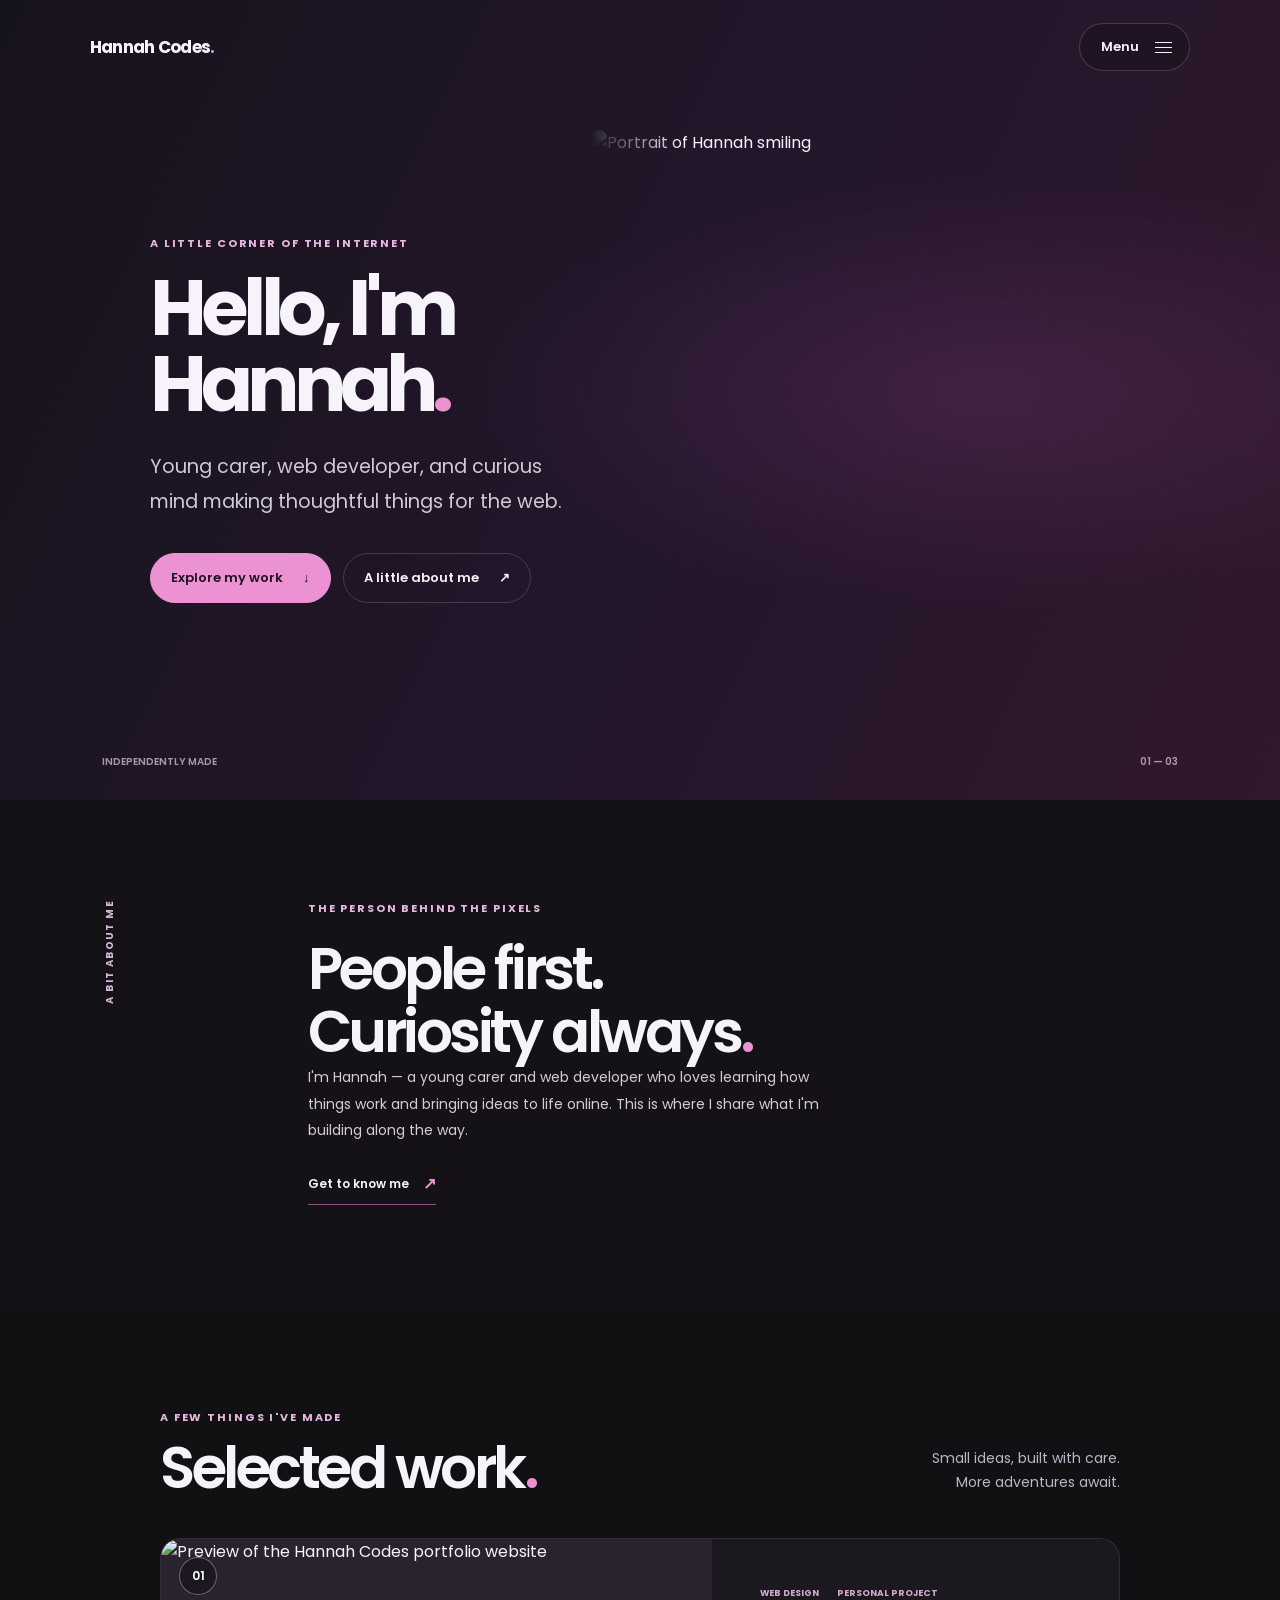
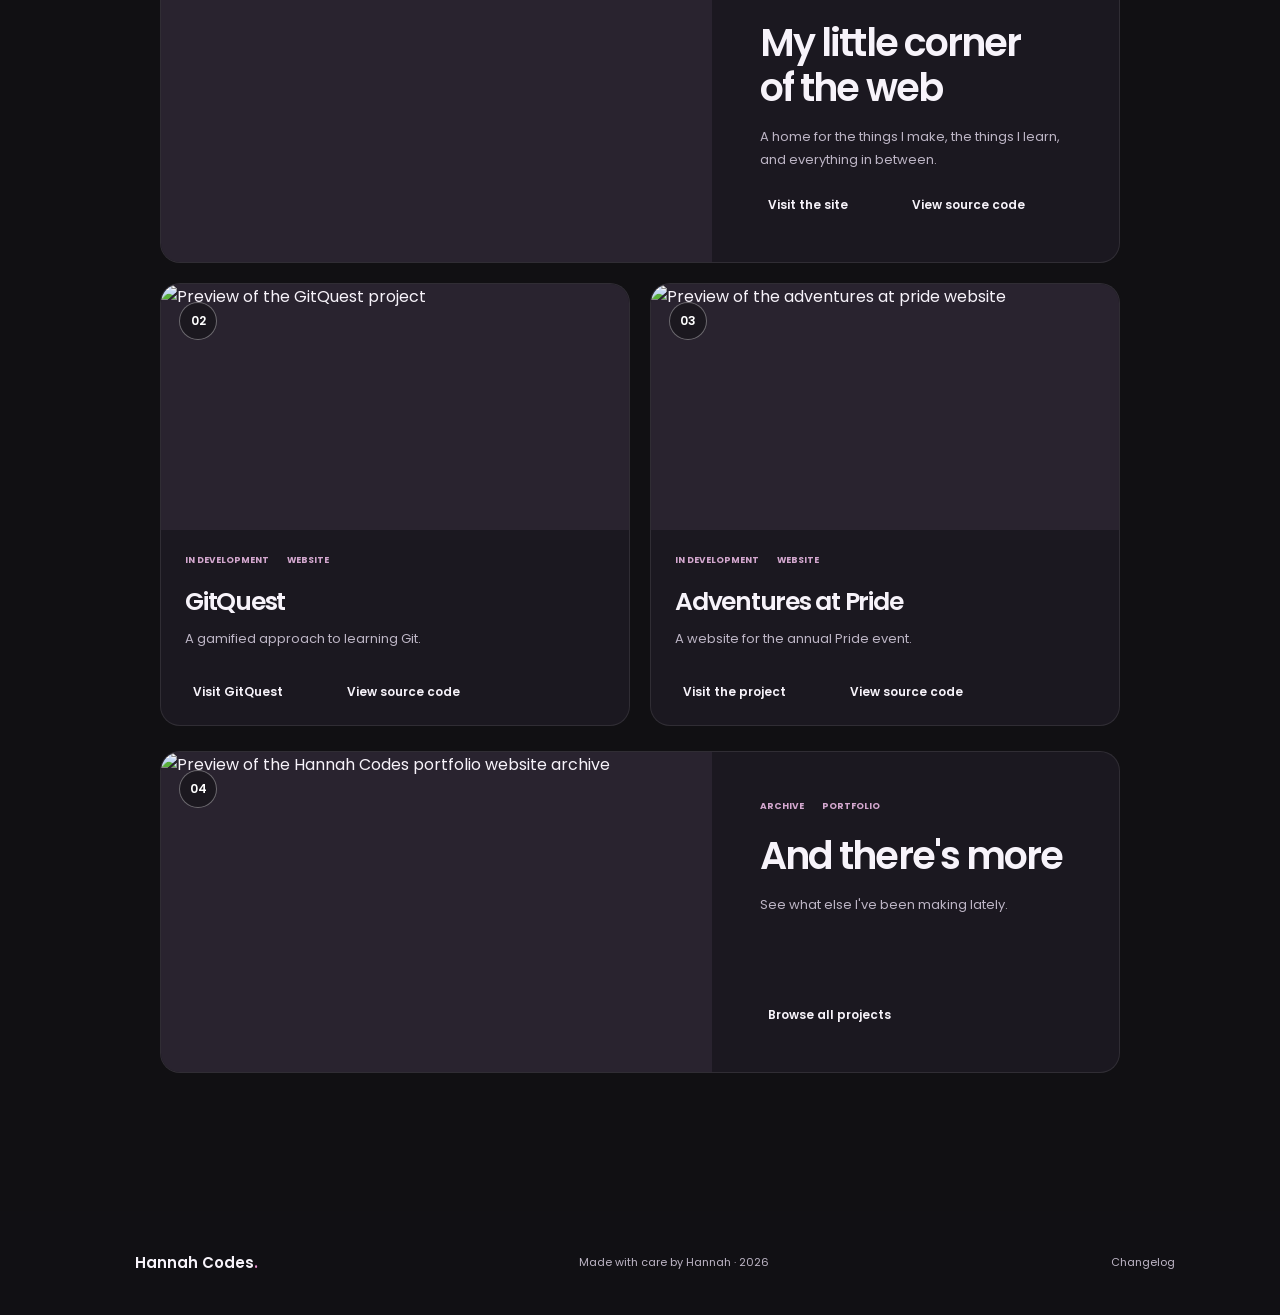
==== commit d6d38192: "removed a link" ====
--- a/index.html
+++ b/index.html
@@ -161,7 +161,6 @@
     <a class="footer-brand" href="#home-title">Hannah Codes<span class="accent-dot">.</span></a>
     <p>Made with care by Hannah · 2026</p>
     <div class="footer-links">
-      <a href="mailto:hannah@hannahcodes.co.uk">Say hello</a>
       <a href="https://changelog.hannahcodes.co.uk/index.html">Changelog</a>
     </div>
   </footer>
--- a/assets/css/portfolio-home.css
+++ b/assets/css/portfolio-home.css
@@ -644,11 +644,11 @@
 .portfolio-home .not-found {
   position: relative;
   display: grid;
-  min-height: calc(100svh - 104px);
-  grid-template-columns: 1.1fr 0.9fr;
+  min-height: min(800px, 100svh);
+  grid-template-columns: minmax(0, 0.9fr) minmax(0, 1.1fr);
   align-items: center;
   overflow: hidden;
-  padding: 130px clamp(24px, 8vw, 124px) 92px;
+  padding: 130px max(24px, calc((100vw - 980px) / 2)) 92px;
   background:
     radial-gradient(
       ellipse at 77% 49%,
@@ -697,33 +697,19 @@
   place-items: center;
 }
 
-.portfolio-home .not-found-orbit {
-  position: absolute;
-  width: min(430px, 38vw);
-  aspect-ratio: 1;
-  border: 1px solid rgba(233, 178, 221, 0.2);
-  border-radius: 50%;
-}
-
-.portfolio-home .not-found-orbit.orbit-two {
-  width: min(310px, 28vw);
-  border-color: rgba(233, 178, 221, 0.32);
-}
-
 .portfolio-home .not-found-note {
   position: relative;
   display: flex;
   width: min(280px, 60vw);
-  aspect-ratio: 0.9;
+  aspect-ratio: 0.97;
   flex-direction: column;
   align-items: center;
   justify-content: center;
   gap: 8px;
   border: 1px solid rgba(255, 255, 255, 0.27);
-  border-radius: 46% 46% 38% 38%;
+  border-radius: 50% 50% 50% 50%;
   background: linear-gradient(145deg, #39283e, #211a29 72%);
   box-shadow: 0 25px 80px rgba(0, 0, 0, 0.3);
-  transform: rotate(5deg);
 }
 
 .portfolio-home .not-found-symbol {
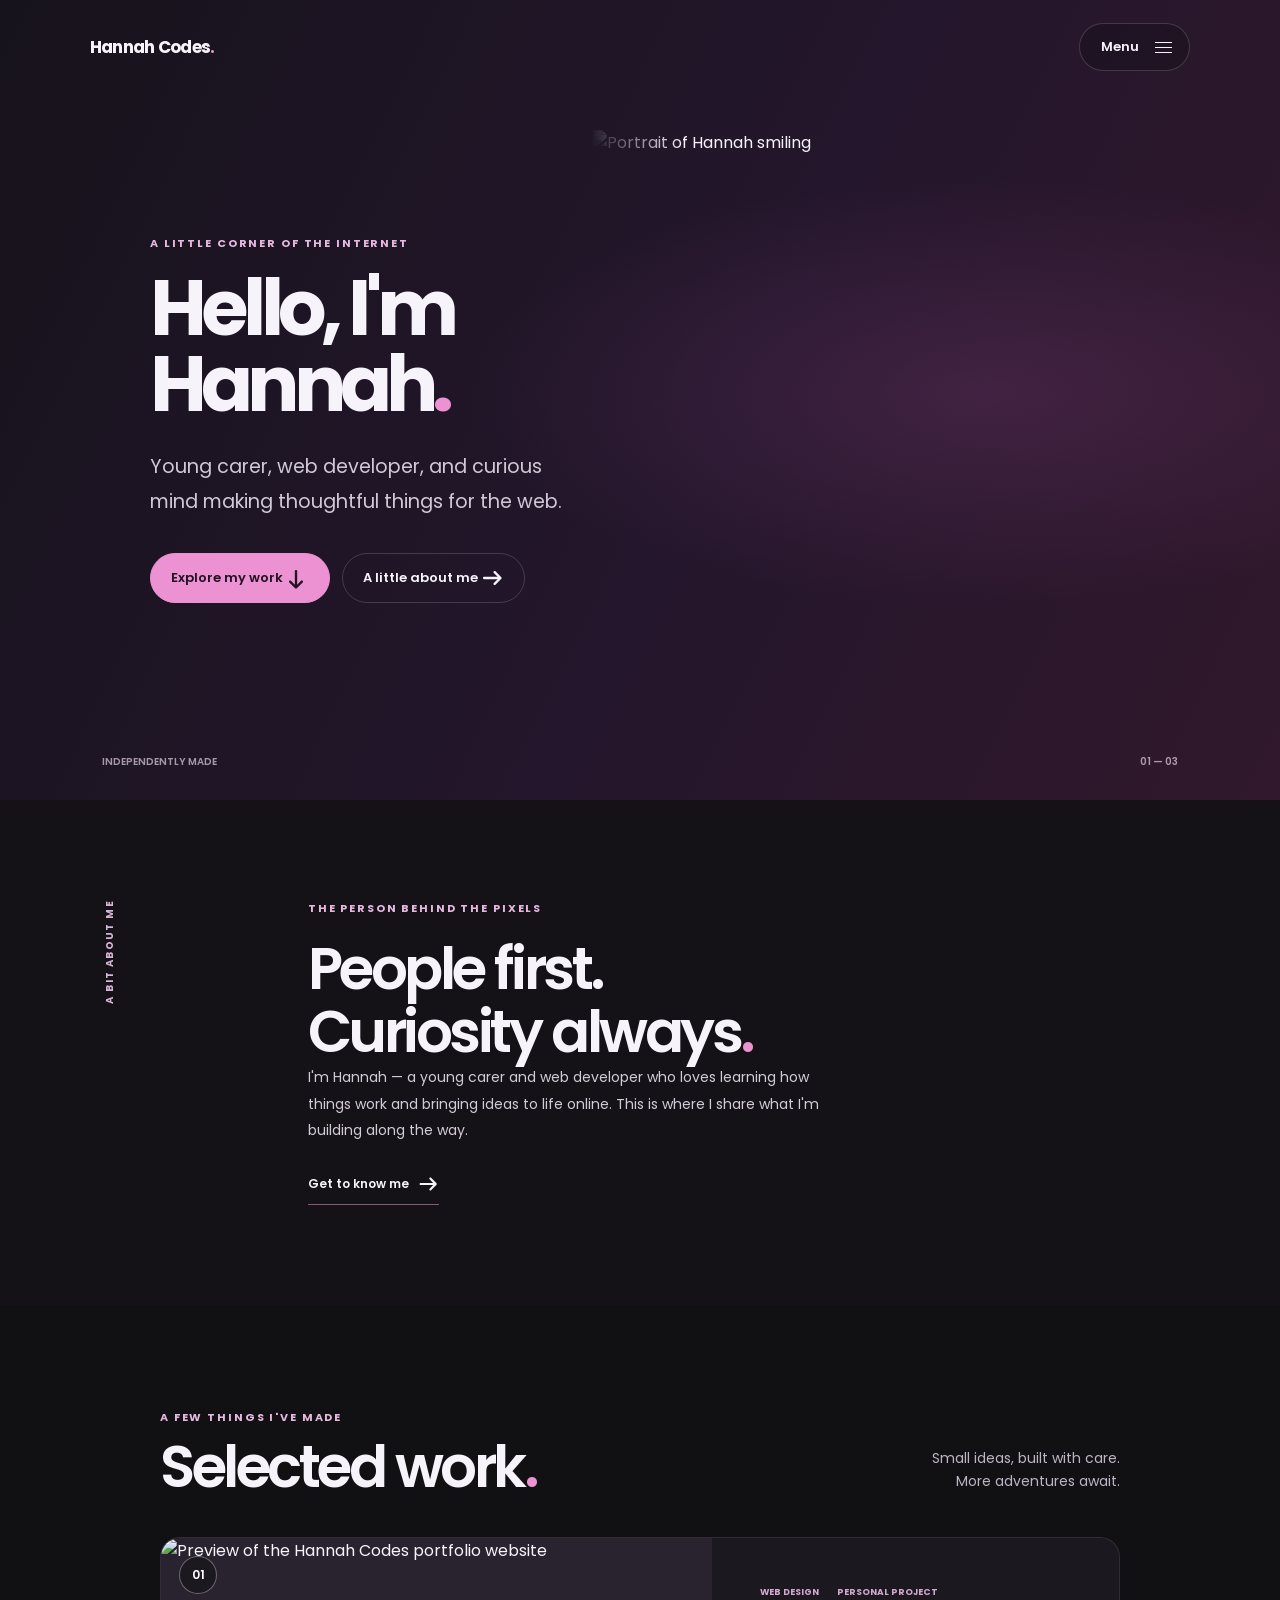
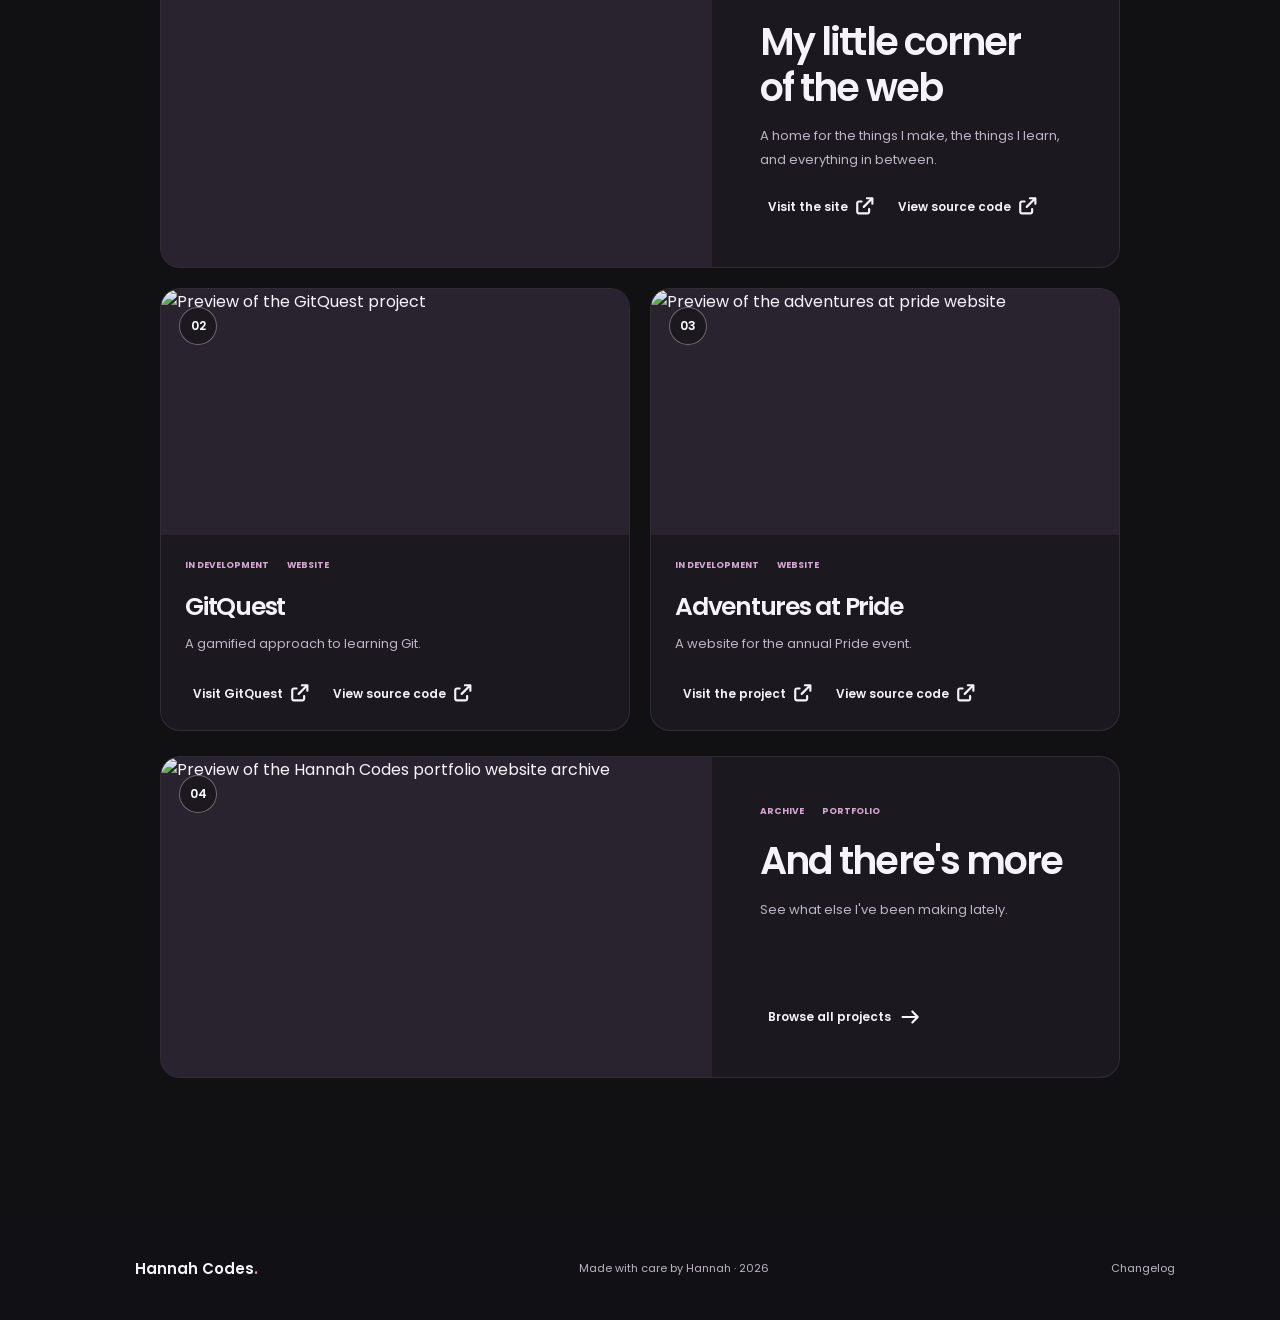
==== commit 67d8640f: "improved link text colour, svg and hover" ====
--- a/index.html
+++ b/index.html
@@ -7,11 +7,12 @@
   <meta name="description"
     content="Hannah is a young carer and web developer. Take a look at her latest projects and learn more about her work.">
   <meta name="theme-color" content="#1c1524">
-  <link rel="stylesheet" href="assets/css/main.css">
-  <link rel="stylesheet" href="assets/css/portfolio-home.css">
+  <link rel="stylesheet" href="src/css/main.css">
+  <link rel="stylesheet" href="src/css/portfolio-home.css">
+  <script src="https://kit.fontawesome.com/b462bf7f1d.js" crossorigin="anonymous"></script>
   <link href="https://fonts.googleapis.com/css2?family=Poppins:wght@400;500;600;700;800&display=swap" rel="stylesheet">
   <title>Hannah Codes | Web Developer &amp; Creative</title>
-  <link rel="icon" href="https://assets.hannahcodes.co.uk/images/home/hc-with-bg-v2.ico">
+  <link rel="icon" href="https://assets.hannahcodes.co.uk/images/home/hc-logo.ico">
 </head>
 
 <body class="portfolio-home">
@@ -44,8 +45,18 @@
         <p class="hero-description">Young carer, web developer, and curious mind making thoughtful things for the web.
         </p>
         <div class="hero-actions">
-          <a class="button button-primary" href="#projects">Explore my work <span aria-hidden="true">↓</span></a>
-          <a class="button button-quiet" href="about/about.html">A little about me <span aria-hidden="true">↗</span></a>
+          <a class="button button-primary" href="#projects">Explore my work <svg xmlns="http://www.w3.org/2000/svg"
+              viewBox="0 0 640 640" class="arrow_down_svg">
+              <!--!Font Awesome Free v7.3.1 by @fontawesome - https://fontawesome.com License - https://fontawesome.com/license/free Copyright 2026 Fonticons, Inc.-->
+              <path
+                d="M566.6 342.6C579.1 330.1 579.1 309.8 566.6 297.3L406.6 137.3C394.1 124.8 373.8 124.8 361.3 137.3C348.8 149.8 348.8 170.1 361.3 182.6L466.7 288L96 288C78.3 288 64 302.3 64 320C64 337.7 78.3 352 96 352L466.7 352L361.3 457.4C348.8 469.9 348.8 490.2 361.3 502.7C373.8 515.2 394.1 515.2 406.6 502.7L566.6 342.7z" />
+            </svg></a>
+          <a class="button button-quiet" href="about/about.html">A little about me <svg
+              xmlns="http://www.w3.org/2000/svg" viewBox="0 0 640 640" class="arrow_svg">
+              <!--!Font Awesome Free v7.3.1 by @fontawesome - https://fontawesome.com License - https://fontawesome.com/license/free Copyright 2026 Fonticons, Inc.-->
+              <path
+                d="M566.6 342.6C579.1 330.1 579.1 309.8 566.6 297.3L406.6 137.3C394.1 124.8 373.8 124.8 361.3 137.3C348.8 149.8 348.8 170.1 361.3 182.6L466.7 288L96 288C78.3 288 64 302.3 64 320C64 337.7 78.3 352 96 352L466.7 352L361.3 457.4C348.8 469.9 348.8 490.2 361.3 502.7C373.8 515.2 394.1 515.2 406.6 502.7L566.6 342.7z" />
+            </svg></a>
         </div>
       </div>
       <div class="hero-art">
@@ -62,7 +73,12 @@
         <h2 id="about-title">People first.<br>Curiosity always<span class="accent-dot">.</span></h2>
         <p>I'm Hannah — a young carer and web developer who loves learning how things work and bringing ideas to life
           online. This is where I share what I'm building along the way.</p>
-        <a class="text-link" href="about/about.html">Get to know me <span aria-hidden="true">↗</span></a>
+        <a class="text-link" href="about/about.html">Get to know me <svg xmlns="http://www.w3.org/2000/svg"
+            viewBox="0 0 640 640" class="arrow_svg">
+            <!--!Font Awesome Free v7.3.1 by @fontawesome - https://fontawesome.com License - https://fontawesome.com/license/free Copyright 2026 Fonticons, Inc.-->
+            <path
+              d="M566.6 342.6C579.1 330.1 579.1 309.8 566.6 297.3L406.6 137.3C394.1 124.8 373.8 124.8 361.3 137.3C348.8 149.8 348.8 170.1 361.3 182.6L466.7 288L96 288C78.3 288 64 302.3 64 320C64 337.7 78.3 352 96 352L466.7 352L361.3 457.4C348.8 469.9 348.8 490.2 361.3 502.7C373.8 515.2 394.1 515.2 406.6 502.7L566.6 342.7z" />
+          </svg></a>
       </div>
     </section>
     <section class="work-section" id="projects" aria-labelledby="projects-title">
@@ -86,10 +102,18 @@
           <h3>My little corner<br>of the web</h3>
           <p>A home for the things I make, the things I learn, and everything in between.</p>
           <div class="project-links">
-            <a class="project-link" href="https://dev.hannahcodes.co.uk">Visit the site <img class="svg"
-                src="https://assets.hannahcodes.co.uk/images/icons/arrow-right.svg" alt=""></a>
-            <a class="project-link" href="https://github.com/autumn-skylight/hannahcodes.co.uk">View source code <img
-                class="svg" src="https://assets.hannahcodes.co.uk/images/icons/arrow-right.svg" alt=""></a>
+            <a class="project-link" href="https://hannahcodes.co.uk">Visit the site <svg
+                xmlns="http://www.w3.org/2000/svg" class="arrow_svg_2
+            " viewBox="0 0 640 640"><!--!Font Awesome Free v7.3.1 by @fontawesome - https://fontawesome.com License - https://fontawesome.com/license/free Copyright 2026 Fonticons, Inc.-->
+                <path
+                  d="M384 64C366.3 64 352 78.3 352 96C352 113.7 366.3 128 384 128L466.7 128L265.3 329.4C252.8 341.9 252.8 362.2 265.3 374.7C277.8 387.2 298.1 387.2 310.6 374.7L512 173.3L512 256C512 273.7 526.3 288 544 288C561.7 288 576 273.7 576 256L576 96C576 78.3 561.7 64 544 64L384 64zM144 160C99.8 160 64 195.8 64 240L64 496C64 540.2 99.8 576 144 576L400 576C444.2 576 480 540.2 480 496L480 416C480 398.3 465.7 384 448 384C430.3 384 416 398.3 416 416L416 496C416 504.8 408.8 512 400 512L144 512C135.2 512 128 504.8 128 496L128 240C128 231.2 135.2 224 144 224L224 224C241.7 224 256 209.7 256 192C256 174.3 241.7 160 224 160L144 160z" />
+              </svg></a>
+            <a class="project-link" href="https://github.com/autumn-skylight/hannahcodes.co.uk">View source code <svg
+                xmlns="http://www.w3.org/2000/svg" class="arrow_svg_2
+            " viewBox="0 0 640 640"><!--!Font Awesome Free v7.3.1 by @fontawesome - https://fontawesome.com License - https://fontawesome.com/license/free Copyright 2026 Fonticons, Inc.-->
+                <path
+                  d="M384 64C366.3 64 352 78.3 352 96C352 113.7 366.3 128 384 128L466.7 128L265.3 329.4C252.8 341.9 252.8 362.2 265.3 374.7C277.8 387.2 298.1 387.2 310.6 374.7L512 173.3L512 256C512 273.7 526.3 288 544 288C561.7 288 576 273.7 576 256L576 96C576 78.3 561.7 64 544 64L384 64zM144 160C99.8 160 64 195.8 64 240L64 496C64 540.2 99.8 576 144 576L400 576C444.2 576 480 540.2 480 496L480 416C480 398.3 465.7 384 448 384C430.3 384 416 398.3 416 416L416 496C416 504.8 408.8 512 400 512L144 512C135.2 512 128 504.8 128 496L128 240C128 231.2 135.2 224 144 224L224 224C241.7 224 256 209.7 256 192C256 174.3 241.7 160 224 160L144 160z" />
+              </svg></a>
           </div>
 
         </div>
@@ -107,10 +131,18 @@
             <h3>GitQuest</h3>
             <p>A gamified approach to learning Git.</p>
             <div class="project-links">
-              <a class="project-link" href="https://gitquest.hannahcodes.co.uk">Visit GitQuest <img class="svg"
-                  src="https://assets.hannahcodes.co.uk/images/icons/arrow-right.svg" alt=""></a>
-              <a class="project-link" href="https://github.com/autumn-skylight/GitQuest">View source code <img
-                  class="svg" src="https://assets.hannahcodes.co.uk/images/icons/arrow-right.svg" alt=""></a>
+              <a class="project-link" href="https://gitquest.hannahcodes.co.uk">Visit GitQuest <svg
+                  xmlns="http://www.w3.org/2000/svg" class="arrow_svg_2
+              " viewBox="0 0 640 640"><!--!Font Awesome Free v7.3.1 by @fontawesome - https://fontawesome.com License - https://fontawesome.com/license/free Copyright 2026 Fonticons, Inc.-->
+                  <path
+                    d="M384 64C366.3 64 352 78.3 352 96C352 113.7 366.3 128 384 128L466.7 128L265.3 329.4C252.8 341.9 252.8 362.2 265.3 374.7C277.8 387.2 298.1 387.2 310.6 374.7L512 173.3L512 256C512 273.7 526.3 288 544 288C561.7 288 576 273.7 576 256L576 96C576 78.3 561.7 64 544 64L384 64zM144 160C99.8 160 64 195.8 64 240L64 496C64 540.2 99.8 576 144 576L400 576C444.2 576 480 540.2 480 496L480 416C480 398.3 465.7 384 448 384C430.3 384 416 398.3 416 416L416 496C416 504.8 408.8 512 400 512L144 512C135.2 512 128 504.8 128 496L128 240C128 231.2 135.2 224 144 224L224 224C241.7 224 256 209.7 256 192C256 174.3 241.7 160 224 160L144 160z" />
+                </svg></a>
+              <a class="project-link" href="https://github.com/autumn-skylight/GitQuest">View source code <svg
+                  xmlns="http://www.w3.org/2000/svg" class="arrow_svg_2
+              " viewBox="0 0 640 640"><!--!Font Awesome Free v7.3.1 by @fontawesome - https://fontawesome.com License - https://fontawesome.com/license/free Copyright 2026 Fonticons, Inc.-->
+                  <path
+                    d="M384 64C366.3 64 352 78.3 352 96C352 113.7 366.3 128 384 128L466.7 128L265.3 329.4C252.8 341.9 252.8 362.2 265.3 374.7C277.8 387.2 298.1 387.2 310.6 374.7L512 173.3L512 256C512 273.7 526.3 288 544 288C561.7 288 576 273.7 576 256L576 96C576 78.3 561.7 64 544 64L384 64zM144 160C99.8 160 64 195.8 64 240L64 496C64 540.2 99.8 576 144 576L400 576C444.2 576 480 540.2 480 496L480 416C480 398.3 465.7 384 448 384C430.3 384 416 398.3 416 416L416 496C416 504.8 408.8 512 400 512L144 512C135.2 512 128 504.8 128 496L128 240C128 231.2 135.2 224 144 224L224 224C241.7 224 256 209.7 256 192C256 174.3 241.7 160 224 160L144 160z" />
+                </svg></a>
             </div>
           </div>
         </div>
@@ -125,10 +157,18 @@
             <h3>Adventures at Pride</h3>
             <p>A website for the annual Pride event.</p>
             <div class="project-links">
-              <a class="project-link" href="https://adventuresatpride.hannahcodes.co.uk">Visit the project <img
-                  class="svg" src="https://assets.hannahcodes.co.uk/images/icons/arrow-right.svg" alt=""></a>
+              <a class="project-link" href="https://adventuresatpride.hannahcodes.co.uk">Visit the project <svg
+                  xmlns="http://www.w3.org/2000/svg" class="arrow_svg_2
+              " viewBox="0 0 640 640"><!--!Font Awesome Free v7.3.1 by @fontawesome - https://fontawesome.com License - https://fontawesome.com/license/free Copyright 2026 Fonticons, Inc.-->
+                  <path
+                    d="M384 64C366.3 64 352 78.3 352 96C352 113.7 366.3 128 384 128L466.7 128L265.3 329.4C252.8 341.9 252.8 362.2 265.3 374.7C277.8 387.2 298.1 387.2 310.6 374.7L512 173.3L512 256C512 273.7 526.3 288 544 288C561.7 288 576 273.7 576 256L576 96C576 78.3 561.7 64 544 64L384 64zM144 160C99.8 160 64 195.8 64 240L64 496C64 540.2 99.8 576 144 576L400 576C444.2 576 480 540.2 480 496L480 416C480 398.3 465.7 384 448 384C430.3 384 416 398.3 416 416L416 496C416 504.8 408.8 512 400 512L144 512C135.2 512 128 504.8 128 496L128 240C128 231.2 135.2 224 144 224L224 224C241.7 224 256 209.7 256 192C256 174.3 241.7 160 224 160L144 160z" />
+                </svg></a>
               <a class="project-link" href="https://github.com/autumn-skylight/adventures-at-pride">View source code
-                <img class="svg" src="https://assets.hannahcodes.co.uk/images/icons/arrow-right.svg" alt=""></a>
+                <svg xmlns="http://www.w3.org/2000/svg" class="arrow_svg_2
+                " viewBox="0 0 640 640"><!--!Font Awesome Free v7.3.1 by @fontawesome - https://fontawesome.com License - https://fontawesome.com/license/free Copyright 2026 Fonticons, Inc.-->
+                  <path
+                    d="M384 64C366.3 64 352 78.3 352 96C352 113.7 366.3 128 384 128L466.7 128L265.3 329.4C252.8 341.9 252.8 362.2 265.3 374.7C277.8 387.2 298.1 387.2 310.6 374.7L512 173.3L512 256C512 273.7 526.3 288 544 288C561.7 288 576 273.7 576 256L576 96C576 78.3 561.7 64 544 64L384 64zM144 160C99.8 160 64 195.8 64 240L64 496C64 540.2 99.8 576 144 576L400 576C444.2 576 480 540.2 480 496L480 416C480 398.3 465.7 384 448 384C430.3 384 416 398.3 416 416L416 496C416 504.8 408.8 512 400 512L144 512C135.2 512 128 504.8 128 496L128 240C128 231.2 135.2 224 144 224L224 224C241.7 224 256 209.7 256 192C256 174.3 241.7 160 224 160L144 160z" />
+                </svg></a>
             </div>
           </div>
         </div>
@@ -136,7 +176,7 @@
       <br>
       <div class="featured-project project-card">
         <div class="project-image">
-          <img src="https://assets.hannahcodes.co.uk/images/projects/github.png"
+          <img src="https://assets.hannahcodes.co.uk/images/projects/projects-hc-html-v14.1.png"
             alt="Preview of the Hannah Codes portfolio website archive">
           <span class="project-number">04</span>
         </div>
@@ -145,8 +185,12 @@
           <h3>And there's more</h3>
           <p>See what else I've been making lately.</p>
           <div class="project-links">
-            <a class="project-link" href="projects/projects.html">Browse all projects <img class="svg"
-                src="https://assets.hannahcodes.co.uk/images/icons/arrow-right.svg" alt=""></a>
+            <a class="project-link" href="projects/projects.html">Browse all projects <svg
+                xmlns="http://www.w3.org/2000/svg" viewBox="0 0 640 640" class="arrow_svg">
+                <!--!Font Awesome Free v7.3.1 by @fontawesome - https://fontawesome.com License - https://fontawesome.com/license/free Copyright 2026 Fonticons, Inc.-->
+                <path
+                  d="M566.6 342.6C579.1 330.1 579.1 309.8 566.6 297.3L406.6 137.3C394.1 124.8 373.8 124.8 361.3 137.3C348.8 149.8 348.8 170.1 361.3 182.6L466.7 288L96 288C78.3 288 64 302.3 64 320C64 337.7 78.3 352 96 352L466.7 352L361.3 457.4C348.8 469.9 348.8 490.2 361.3 502.7C373.8 515.2 394.1 515.2 406.6 502.7L566.6 342.7z" />
+              </svg></a>
 
           </div>
         </div>
@@ -164,8 +208,7 @@
       <a href="https://changelog.hannahcodes.co.uk/index.html">Changelog</a>
     </div>
   </footer>
-  <script src="assets/js/nav.js"></script>
-  <script src="https://kit.fontawesome.com/b462bf7f1d.js" crossorigin="anonymous"></script>
+  <script src="src/js/nav.js"></script>
 </body>
 
 </html>
--- a/src/css/main.css
+++ b/src/css/main.css
@@ -0,0 +1,3013 @@
+/*
+       ------------contents-----------
+1. general styling 
+2. nav styling
+3. header styling
+4. index.html styling
+5. about.html styling
+6. projects.html styling
+7. 404.html styling
+7. footer styling
+*/
+/*-----------1:general styling----------*/
+* {
+  margin: 0;
+  padding: 0;
+  font-family: "poppins", sans-serif;
+  letter-spacing: 1px;
+  box-sizing: border-box;
+  scroll-behavior: smooth;
+}
+
+:root {
+  --home-bg: #141217;
+  --home-bg-2: #111013;
+  --home-panel: #1b1820;
+  --home-ink: #f7f3fa;
+  --home-muted: #bdb5c5;
+  --home-accent: #ec91d1;
+  --home-line: rgba(247, 243, 250, 0.17);
+  --project-discription-colour: #b5b8bd;
+}
+
+body {
+  overflow-x: hidden;
+  min-height: 100vh;
+  display: flex;
+  flex-direction: column;
+  background-color: var(--light-body-bg-colour);
+}
+@media (prefers-color-scheme: dark) {
+  body {
+    background-color: var(--body-bg-colour);
+  }
+}
+
+a {
+  color: var(--light-nav-text-colour);
+}
+a:hover {
+  color: var(--light-hover-active-colour);
+}
+@media (prefers-color-scheme: dark) {
+  a {
+    color: var(--nav-text-colour);
+  }
+  a:hover {
+    color: var(--hover-active-colour);
+  }
+}
+
+/*----------2:nav styling-------*/
+nav {
+  height: 6rem;
+  width: 100vw;
+  background-color: var(--light-nav-footer-bg-colour);
+  color: var(--light-nav-text-colour);
+  box-shadow: 0 3px 20px rgba(0, 0, 0, 0.2);
+  display: flex;
+  position: fixed;
+  z-index: 10;
+  /*Styling logo*/
+  /*Styling Links*/
+  /*Styling Hamburger Icon*/
+}
+@media screen and (max-width: 800px) {
+  nav {
+    position: fixed;
+    z-index: 3;
+  }
+}
+@media (prefers-color-scheme: dark) {
+  nav {
+    background-color: var(--nav-footer-bg-colour);
+    color: var(--nav-text-colour);
+  }
+}
+nav .logo {
+  padding: 1vh 1vw;
+  margin-top: auto;
+  margin-bottom: auto;
+  margin-left: 0;
+  margin-right: 0;
+  text-align: center;
+}
+nav .logo img {
+  height: 5rem;
+  width: 5rem;
+}
+@media screen and (max-width: 800px) {
+  nav .logo {
+    padding: 1vh 1vw;
+    margin-top: auto;
+    margin-bottom: auto;
+    margin-left: 0;
+    margin-right: 0;
+    text-align: center;
+    padding-left: 1em;
+  }
+}
+nav .nav-links {
+  display: flex;
+  list-style: none;
+  width: 88vw;
+  padding: 0 0.7vw;
+  justify-content: space-evenly;
+  align-items: center;
+  text-transform: uppercase;
+}
+nav .nav-links li a {
+  text-decoration: none;
+  margin: 0 0.7vw;
+  color: var(--light-nav-text-colour);
+}
+nav .nav-links li a:hover {
+  color: var(--light-hover-active-colour);
+}
+nav .nav-links li a::before {
+  content: "";
+  display: block;
+  height: 3px;
+  width: 0%;
+  background-color: var(--light-hover-active-colour);
+  position: absolute;
+  transition: all ease-in-out 250ms;
+  margin: 0 0 0 10%;
+}
+nav .nav-links li a:hover:before {
+  width: 80%;
+}
+nav .nav-links li .active {
+  color: var(--light-hover-active-colour);
+  font-weight: bold;
+}
+nav .nav-links li {
+  position: relative;
+}
+@media screen and (max-width: 800px) {
+  nav .nav-links {
+    position: fixed;
+    background: var(--light-nav-footer-bg-colour);
+    height: 100vh;
+    width: 100%;
+    flex-direction: column;
+    clip-path: circle(50px at 90% -20%);
+    -webkit-clip-path: circle(50px at 90% -20%);
+    transition: all 1s ease-out;
+    pointer-events: none;
+    /*Animating Hamburger Icon on Click*/
+  }
+  nav .nav-links.open {
+    clip-path: circle(1000px at 100% 10%);
+    -webkit-clip-path: circle(1000px at 100% 10%);
+    pointer-events: all;
+  }
+  nav .nav-linksli {
+    opacity: 0;
+  }
+  nav .nav-linksli:nth-child(1) {
+    transition: all 0.5s ease 0.2s;
+  }
+  nav .nav-linksli:nth-child(2) {
+    transition: all 0.5s ease 0.4s;
+  }
+  nav .nav-linksli:nth-child(3) {
+    transition: all 0.5s ease 0.6s;
+  }
+  nav .nav-linksli:nth-child(4) {
+    transition: all 0.5s ease 0.7s;
+  }
+  nav .nav-linksli:nth-child(5) {
+    transition: all 0.5s ease 0.8s;
+  }
+  nav .nav-linksli:nth-child(6) {
+    transition: all 0.5s ease 0.9s;
+    margin: 0;
+  }
+  nav .nav-linksli:nth-child(7) {
+    transition: all 0.5s ease 1s;
+    margin: 0;
+  }
+  nav .nav-linksli.fade {
+    opacity: 1;
+  }
+}
+@media (prefers-color-scheme: dark) {
+  nav .nav-links {
+    background: var(--nav-footer-bg-colour);
+  }
+  nav .nav-links li a {
+    color: var(--nav-text-colour);
+  }
+  nav .nav-links li a:hover {
+    color: var(--hover-active-colour);
+  }
+  nav .nav-links li a:before {
+    background-color: var(--hover-active-colour);
+  }
+  nav .nav-links li .active {
+    color: var(--hover-active-colour);
+  }
+}
+nav .hamburger {
+  display: none;
+}
+nav .hamburger div {
+  width: 30px;
+  height: 3px;
+  background: var(--light-hamburger-icon-colour);
+  margin: 5px;
+  transition: all 0.3s ease;
+}
+@media screen and (max-width: 800px) {
+  nav .hamburger {
+    display: block;
+    position: absolute;
+    cursor: pointer;
+    right: 5%;
+    top: 50%;
+    transform: translate(-5%, -50%);
+    z-index: 2;
+    transition: all 0.7s ease;
+  }
+}
+@media (prefers-color-scheme: dark) {
+  nav .hamburger div {
+    background: var(--hamburger-icon-colour);
+  }
+}
+nav .project_active {
+  color: var(--light-hover-active-colour);
+  font-weight: bold;
+}
+@media (prefers-color-scheme: dark) {
+  nav .project_active {
+    color: var(--hover-active-colour);
+  }
+}
+@media screen and (max-width: 800px) {
+  nav .toggle .line1 {
+    transform: rotate(-45deg) translate(-5px, 6px);
+  }
+  nav .toggle .line2 {
+    transition: all 0.7s ease;
+    width: 0;
+  }
+  nav .toggle .line3 {
+    transform: rotate(45deg) translate(-5px, -6px);
+  }
+}
+
+/*------3:header-styling-----*/
+img.index_header_bg {
+  /* Set rules to fill background */
+  min-height: 100%;
+  min-width: 1920px;
+  opacity: 70%;
+  z-index: -10;
+  /* Set up proportionate scaling */
+  width: 100%;
+  height: auto;
+  /* Set up positioning */
+  position: fixed;
+  background-position: center center;
+  top: -10;
+  left: 0;
+}
+@media screen and (max-width: 1024px) {
+  img.index_header_bg {
+    /* Specific to this particular image */
+    left: 50%;
+    margin-left: -512px; /* 50% */
+  }
+}
+
+.index_header_h1 {
+  padding-top: 7.5em;
+  margin: auto;
+  text-align: center;
+  color: var(--light-nav-text-colour);
+}
+@media screen and (max-width: 800px) {
+  .index_header_h1 {
+    padding-top: 7em;
+    font-size: 1.25em;
+    padding-left: 2em;
+    padding-right: 2em;
+  }
+}
+@media (prefers-color-scheme: dark) {
+  .index_header_h1 {
+    color: var(--nav-text-colour);
+  }
+}
+.arrow_svg {
+  width: 2em;
+  height: 2em;
+  fill: currentColor;
+  padding-left: 0.2em;
+}
+.arrow_svg_2 {
+  width: 2em;
+  height: 2em;
+  fill: currentColor;
+  padding-right: 0.2em;
+  padding-bottom: 0.2em;
+}
+.arrow_down_svg {
+  width: 2em;
+  height: 2em;
+  transform: rotate(90deg);
+  fill: currentColor;
+  padding-left: 0.2em;
+  padding-top: -10em;
+}
+.arrow_up_svg {
+  width: 2em;
+  height: 2em;
+  transform: rotate(270deg);
+  fill: currentColor;
+  padding-left: 0.2em;
+  padding-top: -0.3em;
+}
+.index_header_welcome_text {
+  margin: auto;
+  text-align: center;
+  padding-bottom: 1.5em;
+  color: var(--light-nav-text-colour);
+}
+@media screen and (max-width: 800px) {
+  .index_header_welcome_text {
+    font-size: 1.25em;
+    padding-left: 2em;
+    padding-right: 2em;
+  }
+}
+@media (prefers-color-scheme: dark) {
+  .index_header_welcome_text {
+    color: var(--nav-text-colour);
+  }
+}
+
+img.about_header_bg {
+  /* Set rules to fill background */
+  min-height: 100%;
+  min-width: 1024px;
+  opacity: 50%;
+  z-index: -10;
+  /* Set up proportionate scaling */
+  width: 100%;
+  height: auto;
+  /* Set up positioning */
+  position: fixed;
+  top: -3em;
+  left: 0;
+}
+@media screen and (max-width: 1024px) {
+  img.about_header_bg {
+    /* Specific to this particular image */
+    left: 50%;
+    margin-left: -512px; /* 50% */
+  }
+}
+
+.about_header_h1 {
+  margin: auto;
+  text-align: center;
+  padding-top: 5em;
+  padding-bottom: 4em;
+  font-size: 3em;
+  z-index: 1;
+  color: var(--light-nav-text-colour);
+}
+@media screen and (max-width: 800px) {
+  .about_header_h1 {
+    padding-top: 3.25em;
+    padding-bottom: 1em;
+  }
+}
+@media (prefers-color-scheme: dark) {
+  .about_header_h1 {
+    color: var(--nav-text-colour);
+  }
+}
+
+img.project_header_bg {
+  /* Set rules to fill background */
+  min-height: 100%;
+  min-width: 1920px;
+  opacity: 70%;
+  z-index: -10;
+  /* Set up proportionate scaling */
+  width: 100%;
+  height: auto;
+  /* Set up positioning */
+  position: fixed;
+  background-position: center center;
+  top: -10;
+  left: 0;
+}
+@media screen and (max-width: 1024px) {
+  img.project_header_bg {
+    /* Specific to this particular image */
+    left: 50%;
+    margin-left: -512px; /* 50% */
+  }
+}
+
+.project_header_h1 {
+  padding-top: 7em;
+  padding-bottom: 2em;
+  margin: auto;
+  font-size: 1.35em;
+  text-align: center;
+  color: var(--light-nav-text-colour);
+}
+@media screen and (max-width: 800px) {
+  .project_header_h1 {
+    padding-top: 7em;
+    font-size: 1.25em;
+    padding-left: 2em;
+    padding-right: 2em;
+  }
+}
+@media (prefers-color-scheme: dark) {
+  .project_header_h1 {
+    color: var(--nav-text-colour);
+  }
+}
+
+img.error_header_bg {
+  /* Set rules to fill background */
+  min-height: 100%;
+  min-width: 1920px;
+  opacity: 10%;
+  z-index: -10;
+  /* Set up proportionate scaling */
+  width: 100%;
+  height: auto;
+  /* Set up positioning */
+  position: fixed;
+  background-position: center center;
+  top: -10;
+  left: 0;
+}
+@media screen and (max-width: 1024px) {
+  img.error_header_bg {
+    /* Specific to this particular image */
+    left: 50%;
+    margin-left: -512px; /* 50% */
+  }
+}
+
+/*------4:index.html-styling-----*/
+/*index.html about section*/
+.index_about_section {
+  padding-top: 0.7em;
+  background-color: var(--light-section-1-bg-colour);
+}
+@media (prefers-color-scheme: dark) {
+  .index_about_section {
+    background-color: var(--section-1-bg-colour);
+  }
+}
+.index_about_section .index_about_h1 {
+  margin: auto;
+  text-align: center;
+  padding-bottom: 0.5em;
+  color: var(--light-nav-text-colour);
+}
+@media screen and (max-width: 800px) {
+  .index_about_section .index_about_h1 {
+    font-size: 0.95em;
+  }
+}
+@media (prefers-color-scheme: dark) {
+  .index_about_section .index_about_h1 {
+    color: var(--nav-text-colour);
+  }
+}
+
+.index_holder {
+  max-width: 90%;
+  display: flex;
+  margin: 0 auto;
+  margin-left: 30em;
+}
+@media screen and (max-width: 1450px) {
+  .index_holder {
+    margin-left: 25em;
+  }
+}
+@media screen and (max-width: 1420px) {
+  .index_holder {
+    margin-left: 20em;
+  }
+}
+@media screen and (max-width: 1390px) {
+  .index_holder {
+    margin-left: 15em;
+  }
+}
+@media screen and (max-width: 1270px) {
+  .index_holder {
+    margin-left: 15em;
+  }
+}
+@media screen and (max-width: 1170px) {
+  .index_holder {
+    margin-left: 10em;
+  }
+}
+@media screen and (max-width: 1020px) {
+  .index_holder {
+    margin-left: 5em;
+  }
+}
+@media screen and (max-width: 940px) {
+  .index_holder {
+    margin-left: 5em;
+  }
+}
+@media screen and (max-width: 860px) {
+  .index_holder {
+    margin-left: 2em;
+  }
+}
+@media screen and (max-width: 640px) {
+  .index_holder {
+    display: block;
+    max-width: 80%;
+    padding-right: 20%;
+    margin-left: 33%;
+  }
+}
+@media screen and (max-width: 606px) {
+  .index_holder {
+    display: block;
+    max-width: 80%;
+    padding-right: 20%;
+    margin-left: 33%;
+  }
+}
+
+.index_box-set__knight {
+  width: 250px;
+  display: flex;
+  padding: 0 20px 0 0;
+  float: left;
+}
+@media screen and (max-width: 640px) {
+  .index_box-set__knight {
+    display: block;
+  }
+}
+
+.index_box-set__knight-image {
+  width: 100%;
+  padding-bottom: 1em;
+}
+@media screen and (max-width: 650px) {
+  .index_box-set__knight-image {
+    margin-left: -8%;
+  }
+}
+@media screen and (max-width: 550px) {
+  .index_box-set__knight-image {
+    margin-left: -15%;
+  }
+}
+@media screen and (max-width: 500px) {
+  .index_box-set__knight-image {
+    margin-left: -20%;
+  }
+}
+
+.index_box-set__header {
+  display: flex;
+  color: var(--light-nav-text-colour);
+  padding: 12px 0 0;
+}
+@media screen and (max-width: 640px) {
+  .index_box-set__header {
+    display: block;
+    margin-top: 2%;
+    margin-left: 0%;
+    width: 100%;
+  }
+}
+@media (prefers-color-scheme: dark) {
+  .index_box-set__header {
+    color: var(--nav-text-colour);
+  }
+}
+
+.index_box-set__header span {
+  font-size: 1em;
+  display: flex;
+  font-weight: normal;
+  margin-top: 2em;
+}
+@media screen and (max-width: 860px) {
+  .index_box-set__header span {
+    display: block;
+    margin-top: 0;
+    width: 100%;
+    font-size: 0.85em;
+  }
+}
+@media screen and (max-width: 805px) {
+  .index_box-set__header span {
+    display: block;
+    margin-top: 0;
+    width: 100%;
+    font-size: 0.75em;
+  }
+}
+@media screen and (max-width: 640px) {
+  .index_box-set__header span {
+    display: block;
+    width: 127%;
+    margin-left: -9em;
+    padding-left: 4em;
+    font-size: 0.75em;
+  }
+}
+@media screen and (max-width: 580px) {
+  .index_box-set__header span {
+    display: block;
+    width: 130%;
+    padding-left: 0;
+    margin-left: -6em;
+    font-size: 0.75em;
+    padding-bottom: 1em;
+  }
+}
+
+.index_about_p {
+  font-size: 1.4em;
+  display: flex;
+  font-weight: bold;
+  margin-top: 1em;
+}
+@media screen and (max-width: 805px) {
+  .index_about_p {
+    display: block;
+    margin-top: 0;
+    width: 100%;
+    padding-left: 1em;
+    padding-top: 0.5em;
+    font-size: 0.95em;
+  }
+}
+@media screen and (max-width: 640px) {
+  .index_about_p {
+    display: block;
+    width: 127%;
+    margin-left: -9em;
+    padding-left: 4em;
+    font-size: 0.85em;
+    padding-bottom: 1em;
+  }
+}
+@media screen and (max-width: 580px) {
+  .index_about_p {
+    display: block;
+    width: 130%;
+    padding-left: 0;
+    margin-left: -6em;
+    font-size: 0.75em;
+    padding-bottom: 1em;
+  }
+}
+@media (prefers-color-scheme: dark) {
+  .index_about_p {
+    color: var(--nav-text-colour);
+  }
+}
+
+.index_about_text_placement {
+  display: flex;
+  padding: 0%;
+  margin: 0%;
+  padding-bottom: 1em;
+  padding-top: 1em;
+}
+@media screen and (max-width: 800px) {
+  .index_about_text_placement {
+    display: flex;
+    padding-right: 0em;
+    padding-left: 0em;
+    margin: 0%;
+    padding-top: 0.3em;
+    padding-bottom: 1em;
+  }
+}
+
+.index_about_text_h2 {
+  padding-top: 0.3em;
+  font-size: 1.2em;
+  padding-right: 1em;
+  color: var(--light-nav-text-colour);
+}
+@media screen and (max-width: 800px) {
+  .index_about_text_h2 {
+    padding-top: 0.5em;
+    font-size: 0.8em;
+    padding-left: -5em;
+    color: var(--light-nav-text-colour);
+  }
+}
+@media screen and (max-width: 635px) {
+  .index_about_text_h2 {
+    padding-top: 0.7em;
+    font-size: 0.8em;
+    margin-left: -5em;
+    color: var(--light-nav-text-colour);
+  }
+}
+@media screen and (max-width: 515px) {
+  .index_about_text_h2 {
+    padding-top: 0.7em;
+    font-size: 0.8em;
+    margin-left: -6em;
+    color: var(--light-nav-text-colour);
+  }
+}
+@media screen and (max-width: 490px) {
+  .index_about_text_h2 {
+    padding-top: 0.7em;
+    font-size: 0.75em;
+    margin-left: -7em;
+    color: var(--light-nav-text-colour);
+  }
+}
+@media (prefers-color-scheme: dark) {
+  .index_about_text_h2 {
+    color: var(--nav-text-colour);
+  }
+}
+
+.index_about_link_placement {
+  display: flex;
+  padding-top: auto;
+  align-items: center;
+  text-align: center;
+  padding-top: 0.4em;
+}
+@media screen and (max-width: 800px) {
+  .index_about_link_placement {
+    padding-top: 0.3em;
+  }
+}
+
+.index_about_link {
+  font-weight: bolder;
+}
+
+/*index.html project section*/
+.index_card_section {
+  background-color: var(--light-section-2-bg-colour);
+  padding-top: 0.7em;
+  padding-bottom: 0.7em;
+}
+@media screen and (max-width: 800px) {
+  .index_card_section {
+    padding-bottom: 2.5em;
+  }
+}
+@media (prefers-color-scheme: dark) {
+  .index_card_section {
+    background-color: var(--section-2-bg-colour);
+  }
+}
+.index_card_section h1 {
+  margin: auto;
+  padding-top: 0.5em;
+  padding-bottom: 0.5em;
+  text-align: center;
+  color: var(--light-nav-text-colour);
+}
+@media screen and (max-width: 800px) {
+  .index_card_section h1 {
+    font-size: 0.95em;
+  }
+}
+@media (prefers-color-scheme: dark) {
+  .index_card_section h1 {
+    color: var(--nav-text-colour);
+  }
+}
+
+.index_card_band {
+  width: 60%;
+  max-width: 1500px;
+  margin: 0 auto;
+  display: grid;
+  padding-top: 1em;
+  padding-bottom: 1em;
+  grid-template-columns: 1fr;
+  grid-template-rows: auto;
+  grid-gap: 20px;
+}
+@media (min-width: 30em) {
+  .index_card_band {
+    grid-template-columns: 1fr 1fr;
+  }
+}
+@media (min-width: 60em) {
+  .index_card_band {
+    grid-template-columns: repeat(3, 1fr);
+  }
+}
+@media screen and (max-width: 1610px) {
+  .index_card_band {
+    width: 65%;
+    margin: auto;
+  }
+}
+@media screen and (max-width: 1410px) {
+  .index_card_band {
+    width: 70%;
+    margin: auto;
+  }
+}
+@media screen and (max-width: 1360px) {
+  .index_card_band {
+    width: 75%;
+    margin: auto;
+  }
+}
+@media screen and (max-width: 1260px) {
+  .index_card_band {
+    width: 80%;
+    margin: auto;
+  }
+}
+@media screen and (max-width: 1140px) {
+  .index_card_band {
+    width: 90%;
+    margin: auto;
+  }
+}
+@media screen and (max-width: 970px) {
+  .index_card_band {
+    width: 90%;
+    margin: auto;
+  }
+}
+@media screen and (max-width: 960px) {
+  .index_card_band {
+    width: 55%;
+    display: block;
+    padding-top: 0em;
+    margin: auto;
+  }
+}
+@media screen and (max-width: 860px) {
+  .index_card_band {
+    width: 60%;
+    display: block;
+    padding-top: 0em;
+    margin: auto;
+  }
+}
+@media screen and (max-width: 760px) {
+  .index_card_band {
+    width: 69%;
+    display: block;
+    padding-top: 0em;
+    margin: auto;
+  }
+}
+@media screen and (max-width: 460px) {
+  .index_card_band {
+    width: 69%;
+    display: block;
+    padding-top: 0em;
+    margin-top: 0em;
+    padding-bottom: 0em;
+    margin: auto;
+  }
+}
+
+.index_card {
+  background: var(--light-card-bg-colour);
+  text-decoration: none;
+  box-shadow: 0 2px 5px var(--light-card-box-shadow-colour);
+  display: flex;
+  flex-direction: column;
+  min-height: 100%;
+  min-width: 100%;
+  position: relative;
+  top: 0;
+  transition: all 0.1s ease-in;
+}
+.index_card:hover {
+  top: -2px;
+  box-shadow: 0 4px 5px var(--light-card-box-shadow-hover-colour);
+}
+@media screen and (max-width: 960px) {
+  .index_card {
+    margin-top: 2em;
+  }
+}
+@media (prefers-color-scheme: dark) {
+  .index_card {
+    background: var(--card-bg-colour);
+    text-decoration: none;
+    color: var(--nav-text-colour);
+    box-shadow: 0 2px 5px var(--card-box-shadow-colour);
+    display: flex;
+    flex-direction: column;
+    min-height: 100%;
+    position: relative;
+    top: 0;
+    transition: all 0.1s ease-in;
+  }
+  .index_card:hover {
+    top: -2px;
+    box-shadow: 0 4px 5px var(--card-box-shadow-hover-colour);
+  }
+}
+
+.index_card_links {
+  border: 0.2em;
+  text-decoration: none;
+  display: inline-block;
+  align-items: center;
+  text-align: center;
+  font-size: 18px;
+  margin-left: 0.75em;
+  padding-top: auto;
+}
+.index_card_links:hover {
+  border: 0.2em;
+  color: var(--light-hover-active-colour);
+  text-decoration: none;
+  display: inline-block;
+  align-items: center;
+  text-align: center;
+  font-size: 18px;
+  margin-left: 0.75em;
+  padding-top: auto;
+}
+@media screen and (max-width: 460px) {
+  .index_card_links {
+    margin-left: 0;
+  }
+  .index_card_links:hover {
+    margin-left: 0em;
+  }
+}
+@media (prefers-color-scheme: dark) {
+  .index_card_links:hover {
+    color: var(--hover-active-colour);
+  }
+}
+
+.index_card_article {
+  padding: 20px;
+  flex: 1;
+  display: flex;
+  flex-direction: column;
+  justify-content: space-between;
+}
+
+h1 {
+  font-size: 18px;
+  margin: 0;
+}
+@media (prefers-color-scheme: dark) {
+  h1 h1 {
+    font-size: 20px;
+    margin: 0;
+  }
+}
+
+.index_card_thumb {
+  padding-bottom: 60%;
+  min-height: 100%;
+  width: 100%;
+  background-size: cover;
+}
+
+.index_card_thumb_2 {
+  padding-bottom: 60%;
+  min-height: 100%;
+  width: 100%;
+  background-size: cover;
+  background-position: center center;
+}
+
+.index_card_text {
+  text-align: center;
+  font-size: 1em;
+  color: var(--light-nav-text-colour);
+}
+@media (prefers-color-scheme: dark) {
+  .index_card_text {
+    color: var(--nav-text-colour);
+  }
+}
+@media screen and (prefers-color-scheme: dark) and (max-width: 1670px) {
+  .index_card_text {
+    font-size: 0.95em;
+    padding: 1em;
+  }
+}
+@media screen and (prefers-color-scheme: dark) and (max-width: 1410px) {
+  .index_card_text {
+    font-size: 0.95em;
+  }
+}
+.index_card_discription_text {
+  text-align: center;
+  color: var(--light-project-discription-colour);
+}
+@media (prefers-color-scheme: dark) {
+  .index_card_discription_text {
+    color: var(--project-discription-colour);
+  }
+}
+
+.index_card_link_placement {
+  margin: auto;
+  display: flex;
+  padding-top: auto;
+  align-items: center;
+  text-align: center;
+  padding-top: 0.35em;
+}
+
+.index_card_links_placement {
+  display: flex;
+  margin: auto;
+}
+
+.index_card_source_code_links {
+  border: 0.2em;
+  color: var(--light-sorce-code-svg-fill-colour);
+  text-decoration: none;
+  display: inline-block;
+  align-items: center;
+  text-align: center;
+  font-size: 18px;
+  margin-left: 0.75em;
+  padding-top: auto;
+}
+.index_card_source_code_links:hover {
+  border: 0.2em;
+  color: var(--light-hover-active-colour);
+  text-decoration: none;
+  display: inline-block;
+  align-items: center;
+  text-align: center;
+  font-size: 18px;
+  margin-left: 0.75em;
+  padding-top: auto;
+}
+@media (prefers-color-scheme: dark) {
+  .index_card_source_code_links:hover {
+    color: var(--hover-active-colour);
+  }
+}
+
+@media screen and (max-width: 460px) {
+}
+
+@media screen and (max-width: 460px) {
+}
+@media (prefers-color-scheme: dark) {
+}
+
+/*------5:about.html-styling-----*/
+.about_about_section {
+  padding-top: 0.7em;
+  background-color: var(--light-section-1-bg-colour);
+}
+@media (prefers-color-scheme: dark) {
+  .about_about_section {
+    background-color: var(--section-1-bg-colour);
+  }
+}
+
+.about_about_h1 {
+  margin: auto;
+  text-align: center;
+  padding-bottom: 0.5em;
+  color: var(--light-nav-text-colour);
+}
+@media (prefers-color-scheme: dark) {
+  .about_about_h1 {
+    color: var(--nav-text-colour);
+  }
+}
+
+.holder {
+  max-width: 90%;
+  display: flex;
+  margin: 0 auto;
+  margin-left: 30em;
+}
+@media screen and (max-width: 1750px) {
+  .holder {
+    margin-left: 25em;
+  }
+}
+@media screen and (max-width: 1680px) {
+  .holder {
+    margin-left: 20em;
+  }
+}
+@media screen and (max-width: 1590px) {
+  .holder {
+    margin-left: 15em;
+  }
+}
+@media screen and (max-width: 1450px) {
+  .holder {
+    margin-left: 10em;
+  }
+}
+@media screen and (max-width: 1420px) {
+  .holder {
+    margin-left: 5em;
+  }
+}
+@media screen and (max-width: 1390px) {
+  .holder {
+    margin-left: 5em;
+  }
+}
+@media screen and (max-width: 1270px) {
+  .holder {
+    margin-left: 5em;
+  }
+}
+@media screen and (max-width: 1170px) {
+  .holder {
+    margin-left: 5em;
+  }
+}
+@media screen and (max-width: 1020px) {
+  .holder {
+    margin-left: 5em;
+  }
+}
+@media screen and (max-width: 940px) {
+  .holder {
+    margin-left: 5em;
+  }
+}
+@media screen and (max-width: 860px) {
+  .holder {
+    margin-left: 2em;
+  }
+}
+@media screen and (max-width: 640px) {
+  .holder {
+    display: block;
+    max-width: 80%;
+    padding-right: 20%;
+    margin-left: 33%;
+  }
+}
+@media screen and (max-width: 606px) {
+  .holder {
+    display: block;
+    max-width: 80%;
+    padding-right: 20%;
+    margin-left: 33%;
+  }
+}
+
+.box-set__knight {
+  width: 250px;
+  display: flex;
+  padding: 0 20px 0 0;
+  float: left;
+}
+@media screen and (max-width: 640px) {
+  .box-set__knight {
+    display: block;
+  }
+}
+
+.box-set__knight-image {
+  width: 100%;
+  padding-bottom: 1em;
+}
+@media screen and (max-width: 650px) {
+  .box-set__knight-image {
+    margin-left: -8%;
+  }
+}
+@media screen and (max-width: 550px) {
+  .box-set__knight-image {
+    margin-left: -15%;
+  }
+}
+@media screen and (max-width: 500px) {
+  .box-set__knight-image {
+    margin-left: -20%;
+  }
+}
+
+.box-set__header {
+  display: flex;
+  color: var(--light-nav-text-colour);
+  padding: 12px 0 0;
+}
+@media screen and (max-width: 640px) {
+  .box-set__header {
+    display: block;
+    margin-top: 2%;
+    margin-left: 0%;
+    width: 100%;
+  }
+}
+@media (prefers-color-scheme: dark) {
+  .box-set__header {
+    color: var(--nav-text-colour);
+  }
+}
+
+.box-set__header span {
+  font-size: 1em;
+  display: flex;
+  font-weight: normal;
+  margin-top: 2em;
+  margin-right: 30em;
+}
+@media screen and (max-width: 1850px) {
+  .box-set__header span {
+    margin-right: 25em;
+  }
+}
+@media screen and (max-width: 1750px) {
+  .box-set__header span {
+    margin-right: 20em;
+  }
+}
+@media screen and (max-width: 1680px) {
+  .box-set__header span {
+    margin-right: 15em;
+  }
+}
+@media screen and (max-width: 1590px) {
+  .box-set__header span {
+    margin-right: 10em;
+  }
+}
+@media screen and (max-width: 1450px) {
+  .box-set__header span {
+    margin-right: 10em;
+  }
+}
+@media screen and (max-width: 1420px) {
+  .box-set__header span {
+    margin-right: 10em;
+  }
+}
+@media screen and (max-width: 1390px) {
+  .box-set__header span {
+    margin-right: 10em;
+  }
+}
+@media screen and (max-width: 1270px) {
+  .box-set__header span {
+    margin-right: 10em;
+  }
+}
+@media screen and (max-width: 1170px) {
+  .box-set__header span {
+    margin-right: 10em;
+  }
+}
+@media screen and (max-width: 1020px) {
+  .box-set__header span {
+    margin-right: 10em;
+  }
+}
+@media screen and (max-width: 940px) {
+  .box-set__header span {
+    margin-right: 10em;
+  }
+}
+@media screen and (max-width: 860px) {
+  .box-set__header span {
+    margin-right: 2em;
+  }
+}
+@media screen and (max-width: 805px) {
+  .box-set__header span {
+    display: block;
+    margin-top: 0;
+    width: 100%;
+    margin-right: 1em;
+    margin-left: 1em;
+  }
+}
+@media screen and (max-width: 640px) {
+  .box-set__header span {
+    display: block;
+    width: 127%;
+    margin-left: -9em;
+    padding-left: 4em;
+    font-size: 0.75em;
+  }
+}
+@media screen and (max-width: 580px) {
+  .box-set__header span {
+    display: block;
+    width: 140%;
+    padding-left: 0;
+    margin-left: -6em;
+    font-size: 0.75em;
+    margin-right: 3em;
+    padding-bottom: 1em;
+  }
+}
+
+/*---my hobbies section---*/
+.about_hobbies_section {
+  padding-top: 1em;
+  background-color: var(--light-section-2-bg-colour);
+}
+@media (prefers-color-scheme: dark) {
+  .about_hobbies_section {
+    background-color: var(--section-2-bg-colour);
+  }
+}
+
+.hobbies_section_accordion {
+  background-color: var(--light-section-2-bg-colour);
+  color: black;
+  border: none;
+  cursor: pointer;
+  padding: 18px;
+  margin: auto;
+  align-items: center;
+  text-align: center;
+  display: flex;
+  max-width: 30%;
+  font-size: 1em;
+  margin-bottom: 1em;
+  text-align: center;
+  outline: none;
+  transition: 0.4s;
+}
+@media screen and (max-width: 1090px) {
+  .hobbies_section_accordion {
+    max-width: 35%;
+  }
+}
+@media screen and (max-width: 890px) {
+  .hobbies_section_accordion {
+    max-width: 45%;
+  }
+}
+@media screen and (max-width: 690px) {
+  .hobbies_section_accordion {
+    max-width: 50%;
+  }
+}
+@media screen and (max-width: 490px) {
+  .hobbies_section_accordion {
+    max-width: 50%;
+  }
+}
+.hobbies_section_accordion:hover {
+  border-bottom: 2px solid var(--light-hover-active-colour);
+}
+@media (prefers-color-scheme: dark) {
+  .hobbies_section_accordion:hover {
+    border-bottom: 2px solid var(--hover-active-colour);
+  }
+}
+@media (prefers-color-scheme: dark) {
+  .hobbies_section_accordion {
+    color: var(--nav-text-colour);
+    background-color: var(--section-2-bg-colour);
+  }
+}
+
+.hobbies_section_accordion_active {
+  border-bottom: 2px solid var(--light-hover-active-colour);
+}
+@media (prefers-color-scheme: dark) {
+  .hobbies_section_accordion_active {
+    border-bottom: 2px solid var(--hover-active-colour);
+  }
+}
+
+/* Style the accordion panel. Note: hidden by default */
+.hobbies_section_panel {
+  padding: 0 18px;
+  background-color: var(--light-section-2-bg-colour);
+  display: none;
+  width: 60%;
+  padding: 1em;
+  margin-left: 20%;
+  overflow: hidden;
+}
+@media screen and (max-width: 800px) {
+  .hobbies_section_panel {
+    width: 90%;
+    margin-left: 5%;
+  }
+}
+@media (prefers-color-scheme: dark) {
+  .hobbies_section_panel {
+    background-color: var(--section-2-bg-colour);
+  }
+}
+
+.about_hobbies_h1 {
+  color: var(--light-nav-text-colour);
+  margin: auto;
+  text-align: center;
+}
+@media screen and (max-width: 800px) {
+  .about_hobbies_h1 {
+    font-size: 1.2em;
+    margin-bottom: 0.5em;
+  }
+}
+@media (prefers-color-scheme: dark) {
+  .about_hobbies_h1 {
+    color: var(--nav-text-colour);
+  }
+}
+
+.about_hobbies_h1_intrest {
+  color: var(--light-nav-text-colour);
+  margin: auto;
+  text-align: center;
+  margin-top: 0%;
+}
+@media screen and (max-width: 800px) {
+  .about_hobbies_h1_intrest {
+    font-size: 1.2em;
+    margin-bottom: 0.5em;
+    margin-top: 1.2em;
+  }
+}
+@media (prefers-color-scheme: dark) {
+  .about_hobbies_h1_intrest {
+    color: var(--nav-text-colour);
+  }
+}
+
+.about_hobbies_p {
+  padding-bottom: 5em;
+  padding-left: 1em;
+  margin: auto;
+  text-align: center;
+  color: var(--light-nav-text-colour);
+}
+@media screen and (max-width: 800px) {
+  .about_hobbies_p {
+    font-size: 0.75em;
+    padding-bottom: 1em;
+    padding-left: 1.5em;
+    margin-right: 1em;
+    padding-right: 1.5em;
+    margin: auto;
+    text-align: center;
+    color: var(--light-nav-text-colour);
+  }
+}
+@media (prefers-color-scheme: dark) {
+  .about_hobbies_p {
+    color: var(--nav-text-colour);
+  }
+}
+
+/*---my education/employment history section---*/
+.about_edu_work_section {
+  padding-top: 0.2em;
+  background-color: var(--light-section-3-bg-colour);
+}
+@media screen and (max-width: 700px) {
+  .about_edu_work_section {
+    padding-bottom: 2em;
+  }
+}
+@media (prefers-color-scheme: dark) {
+  .about_edu_work_section {
+    background-color: var(--section-3-bg-colour);
+  }
+}
+
+.work_section_accordion {
+  background-color: var(--light-section-3-bg-colour);
+  color: black;
+  border: none;
+  cursor: pointer;
+  padding: 18px;
+  margin: auto;
+  align-items: center;
+  text-align: center;
+  display: flex;
+  max-width: 30%;
+  font-size: 1em;
+  margin-bottom: 1em;
+  text-align: center;
+  outline: none;
+  transition: 0.4s;
+}
+@media screen and (max-width: 1090px) {
+  .work_section_accordion {
+    max-width: 35%;
+  }
+}
+@media screen and (max-width: 890px) {
+  .work_section_accordion {
+    max-width: 45%;
+  }
+}
+@media screen and (max-width: 690px) {
+  .work_section_accordion {
+    max-width: 50%;
+  }
+}
+@media screen and (max-width: 490px) {
+  .work_section_accordion {
+    max-width: 50%;
+  }
+}
+.work_section_accordion:hover {
+  border-bottom: 2px solid var(--light-hover-active-colour);
+}
+@media (prefers-color-scheme: dark) {
+  .work_section_accordion:hover {
+    border-bottom: 2px solid var(--hover-active-colour);
+  }
+}
+@media (prefers-color-scheme: dark) {
+  .work_section_accordion {
+    color: var(--nav-text-colour);
+    background-color: var(--section-3-bg-colour);
+  }
+}
+
+.work_section_accordion_active {
+  border-bottom: 2px solid var(--light-hover-active-colour);
+}
+@media (prefers-color-scheme: dark) {
+  .work_section_accordion_active {
+    border-bottom: 2px solid var(--hover-active-colour);
+  }
+}
+
+/* Style the accordion panel. Note: hidden by default */
+.work_section_panel {
+  padding: 0 18px;
+  background-color: var(--light-section-3-bg-colour);
+  display: none;
+  width: 80%;
+  padding: 1em;
+  margin-left: 10%;
+  overflow: hidden;
+}
+@media screen and (max-width: 850px) {
+  .work_section_panel {
+    width: 90%;
+    margin-left: 5%;
+    margin-right: 5%;
+  }
+}
+@media screen and (max-width: 375px) {
+  .work_section_panel {
+    padding: 0.1em;
+    margin: 0;
+  }
+}
+@media (prefers-color-scheme: dark) {
+  .work_section_panel {
+    background-color: var(--section-3-bg-colour);
+  }
+}
+
+.about_education_h2 {
+  padding-left: 1em;
+  padding-top: 0.5em;
+  margin: auto;
+  text-align: center;
+  color: var(--light-nav-text-colour);
+}
+@media screen and (max-width: 800px) {
+  .about_education_h2 {
+    font-size: 1.2em;
+    margin-bottom: 0.5em;
+  }
+}
+@media (prefers-color-scheme: dark) {
+  .about_education_h2 {
+    color: var(--nav-text-colour);
+  }
+}
+
+.about_education_school_p {
+  padding-left: 1em;
+  margin: auto;
+  text-align: center;
+  color: var(--light-nav-text-colour);
+}
+@media screen and (max-width: 800px) {
+  .about_education_school_p {
+    font-size: 0.75em;
+  }
+}
+@media (prefers-color-scheme: dark) {
+  .about_education_school_p {
+    color: var(--nav-text-colour);
+  }
+}
+
+.school_qualification_accordion {
+  background-color: var(--light-section-3-bg-colour);
+  border: 0.1px solid rgba(0, 0, 0, 0.404);
+  color: black;
+  cursor: pointer;
+  padding: 18px;
+  margin-left: 35%;
+  width: 30%;
+  margin-top: 1em;
+  font-size: 0.75em;
+  text-align: center;
+  outline: none;
+  transition: 0.4s;
+}
+@media screen and (max-width: 1460px) {
+  .school_qualification_accordion {
+    width: 35%;
+    font-size: 0.75em;
+    margin-left: 33%;
+  }
+}
+@media screen and (max-width: 1260px) {
+  .school_qualification_accordion {
+    width: 40%;
+    font-size: 0.75em;
+    margin-left: 30%;
+  }
+}
+@media screen and (max-width: 1100px) {
+  .school_qualification_accordion {
+    width: 45%;
+    font-size: 0.75em;
+    margin-left: 27%;
+  }
+}
+@media screen and (max-width: 985px) {
+  .school_qualification_accordion {
+    width: 55%;
+    font-size: 0.75em;
+    margin-left: 23%;
+  }
+}
+@media screen and (max-width: 800px) {
+  .school_qualification_accordion {
+    width: 60%;
+    font-size: 0.75em;
+    margin-left: 20%;
+  }
+}
+@media (prefers-color-scheme: dark) {
+  .school_qualification_accordion {
+    color: var(--nav-text-colour);
+    background-color: var(--section-3-bg-colour);
+    border: 0.1px solid rgba(117, 115, 115, 0.404);
+  }
+}
+
+/* Style the accordion panel. Note: hidden by default */
+.school_qualification_panel {
+  padding: 0 18px;
+  background-color: var(--light-section-3-bg-colour);
+  display: none;
+  width: 80%;
+  padding: 1em;
+  margin-left: 10%;
+  overflow: hidden;
+}
+@media screen and (max-width: 800px) {
+  .school_qualification_panel {
+    width: 90%;
+    margin-left: 5%;
+    margin-right: 5%;
+  }
+}
+@media (prefers-color-scheme: dark) {
+  .school_qualification_panel {
+    background-color: var(--section-3-bg-colour);
+  }
+}
+
+.about_active,
+.qualification_accordion:hover {
+  background-color: var(--light-hover-active-colour);
+  color: white;
+}
+@media (prefers-color-scheme: dark) {
+  .about_active,
+  .qualification_accordion:hover {
+    background-color: var(--hover-active-colour);
+    color: #000;
+  }
+}
+
+.school_qualification_table {
+  border-collapse: collapse;
+  width: 50%;
+  margin: auto;
+  align-items: center;
+  padding-top: 1em;
+  color: var(--light-nav-text-colour);
+}
+@media (prefers-color-scheme: dark) {
+  .school_qualification_table {
+    color: var(--nav-text-colour);
+  }
+}
+.school_qualification_table td,
+.school_qualification_table th {
+  border: 1px solid black;
+  text-align: left;
+  padding: 8px;
+  font-size: 0.8em;
+}
+@media screen and (max-width: 800px) {
+  .school_qualification_table td,
+  .school_qualification_table th {
+    border: 1px solid black;
+    text-align: left;
+    font-size: 0.75em;
+    padding: 8px;
+  }
+}
+@media (prefers-color-scheme: dark) {
+  .school_qualification_table td,
+  .school_qualification_table th {
+    border: 1px solid white;
+  }
+}
+
+.about_education_college_p {
+  padding-left: 1em;
+  padding-top: 1em;
+  margin: auto;
+  text-align: center;
+  color: var(--light-nav-text-colour);
+}
+@media screen and (max-width: 800px) {
+  .about_education_college_p {
+    font-size: 0.75em;
+  }
+}
+@media (prefers-color-scheme: dark) {
+  .about_education_college_p {
+    color: var(--nav-text-colour);
+  }
+}
+
+.college_qualification_accordion {
+  background-color: var(--light-section-3-bg-colour);
+  border: 0.1px solid rgba(0, 0, 0, 0.404);
+  color: black;
+  cursor: pointer;
+  padding: 18px;
+  margin-left: 35%;
+  width: 30%;
+  margin-top: 1em;
+  font-size: 0.75em;
+  text-align: center;
+  outline: none;
+  transition: 0.4s;
+}
+@media screen and (max-width: 1460px) {
+  .college_qualification_accordion {
+    width: 35%;
+    font-size: 0.75em;
+    margin-left: 33%;
+  }
+}
+@media screen and (max-width: 1260px) {
+  .college_qualification_accordion {
+    width: 40%;
+    font-size: 0.75em;
+    margin-left: 30%;
+  }
+}
+@media screen and (max-width: 1100px) {
+  .college_qualification_accordion {
+    width: 45%;
+    font-size: 0.75em;
+    margin-left: 27%;
+  }
+}
+@media screen and (max-width: 985px) {
+  .college_qualification_accordion {
+    width: 55%;
+    font-size: 0.75em;
+    margin-left: 23%;
+  }
+}
+@media screen and (max-width: 800px) {
+  .college_qualification_accordion {
+    width: 60%;
+    font-size: 0.75em;
+    margin-left: 20%;
+  }
+}
+@media (prefers-color-scheme: dark) {
+  .college_qualification_accordion {
+    color: var(--nav-text-colour);
+    background-color: var(--section-3-bg-colour);
+    border: 0.1px solid rgba(117, 115, 115, 0.404);
+  }
+}
+
+.college_qualification_panel {
+  padding: 0 18px;
+  background-color: var(--light-section-3-bg-colour);
+  display: none;
+  width: 80%;
+  padding: 1em;
+  margin-left: 10%;
+  overflow: hidden;
+}
+@media screen and (max-width: 500px) {
+  .college_qualification_panel {
+    width: 90%;
+    margin-left: 1%;
+    padding-right: 100%;
+    margin-right: 5%;
+  }
+}
+@media (prefers-color-scheme: dark) {
+  .college_qualification_panel {
+    background-color: var(--section-3-bg-colour);
+  }
+}
+
+.about_active,
+.college_qualification_accordion:hover {
+  background-color: var(--light-hover-active-colour);
+  color: white;
+}
+@media (prefers-color-scheme: dark) {
+  .about_active,
+  .college_qualification_accordion:hover {
+    background-color: var(--hover-active-colour);
+    color: #000;
+  }
+}
+
+.college_qualification_table {
+  border-collapse: collapse;
+  width: 60%;
+  margin: auto;
+  align-items: center;
+  padding-top: 1em;
+  margin-bottom: 1em;
+  color: #000;
+}
+.college_qualification_table td,
+.college_qualification_table th {
+  border: 1px solid black;
+  text-align: left;
+  padding: 8px;
+  font-size: 0.8em;
+}
+@media screen and (max-width: 800px) {
+  .college_qualification_table td,
+  .college_qualification_table th {
+    border: 1px solid black;
+    text-align: left;
+    font-size: 0.75em;
+    padding: 8px;
+  }
+}
+@media (prefers-color-scheme: dark) {
+  .college_qualification_table td,
+  .college_qualification_table th {
+    color: white;
+    border: 1px solid white;
+  }
+}
+@media screen and (max-width: 900px) {
+  .college_qualification_table {
+    width: 40%;
+    font-size: 0.75em;
+    padding-right: 2em;
+  }
+}
+@media screen and (max-width: 500px) {
+  .college_qualification_table {
+    width: 20%;
+    font-size: 0.75em;
+    margin-right: 15%;
+    margin-left: 0em;
+    padding-left: 0;
+  }
+}
+
+.about_work_experience_h2 {
+  padding-left: 1em;
+  padding-top: 0.5em;
+  margin: auto;
+  text-align: center;
+  color: var(--light-nav-text-colour);
+}
+@media screen and (max-width: 800px) {
+  .about_work_experience_h2 {
+    font-size: 1.2em;
+    margin-bottom: 0.5em;
+    margin-top: 1.4em;
+  }
+}
+@media (prefers-color-scheme: dark) {
+  .about_work_experience_h2 {
+    color: var(--nav-text-colour);
+  }
+}
+
+.about_work_experience_p {
+  padding-left: 1em;
+  padding-bottom: 1em;
+  margin: auto;
+  text-align: center;
+  color: var(--light-nav-text-colour);
+}
+@media screen and (max-width: 800px) {
+  .about_work_experience_p {
+    font-size: 0.75em;
+  }
+}
+@media (prefers-color-scheme: dark) {
+  .about_work_experience_p {
+    color: var(--nav-text-colour);
+  }
+}
+
+.cameo_qualification_accordion {
+  background-color: var(--light-section-3-bg-colour);
+  border: 0.1px solid rgba(0, 0, 0, 0.404);
+  color: black;
+  cursor: pointer;
+  padding: 18px;
+  margin-left: 35%;
+  width: 30%;
+  margin-top: 1em;
+  font-size: 0.75em;
+  text-align: center;
+  outline: none;
+  transition: 0.4s;
+}
+@media screen and (max-width: 1460px) {
+  .cameo_qualification_accordion {
+    width: 35%;
+    font-size: 0.75em;
+    margin-left: 33%;
+  }
+}
+@media screen and (max-width: 1260px) {
+  .cameo_qualification_accordion {
+    width: 40%;
+    font-size: 0.75em;
+    margin-left: 30%;
+  }
+}
+@media screen and (max-width: 1100px) {
+  .cameo_qualification_accordion {
+    width: 45%;
+    font-size: 0.75em;
+    margin-left: 27%;
+  }
+}
+@media screen and (max-width: 985px) {
+  .cameo_qualification_accordion {
+    width: 55%;
+    font-size: 0.75em;
+    margin-left: 23%;
+  }
+}
+@media screen and (max-width: 800px) {
+  .cameo_qualification_accordion {
+    width: 60%;
+    font-size: 0.75em;
+    margin-left: 20%;
+  }
+}
+@media (prefers-color-scheme: dark) {
+  .cameo_qualification_accordion {
+    color: var(--nav-text-colour);
+    background-color: var(--section-3-bg-colour);
+    border: 0.1px solid rgba(117, 115, 115, 0.404);
+  }
+}
+
+.cameo_qualification_panel {
+  padding: 0 18px;
+  background-color: var(--light-section-3-bg-colour);
+  display: none;
+  width: 80%;
+  padding: 1em;
+  margin-left: 10%;
+  overflow: hidden;
+}
+@media screen and (max-width: 500px) {
+  .cameo_qualification_panel {
+    width: 90%;
+    margin-left: 1%;
+    margin-right: 5%;
+  }
+}
+@media (prefers-color-scheme: dark) {
+  .cameo_qualification_panel {
+    background-color: var(--section-3-bg-colour);
+  }
+}
+
+.about_active,
+.cameo_qualification_accordion:hover {
+  background-color: var(--light-hover-active-colour);
+  color: white;
+}
+@media (prefers-color-scheme: dark) {
+  .about_active,
+  .cameo_qualification_accordion:hover {
+    background-color: var(--hover-active-colour);
+    color: #000;
+  }
+}
+
+.cameo_qualification_table {
+  border-collapse: collapse;
+  width: 50%;
+  margin: auto;
+  align-items: center;
+  padding-top: 1em;
+  color: var(--light-nav-text-colour);
+}
+@media (prefers-color-scheme: dark) {
+  .cameo_qualification_table {
+    color: var(--nav-text-colour);
+  }
+}
+.cameo_qualification_table td,
+.cameo_qualification_table th {
+  border: 1px solid black;
+  text-align: left;
+  padding: 8px;
+  font-size: 0.8em;
+}
+@media screen and (max-width: 800px) {
+  .cameo_qualification_table td,
+  .cameo_qualification_table th {
+    border: 1px solid black;
+    text-align: left;
+    font-size: 0.75em;
+    padding: 8px;
+  }
+}
+@media (prefers-color-scheme: dark) {
+  .cameo_qualification_table td,
+  .cameo_qualification_table th {
+    border: 1px solid white;
+  }
+}
+@media screen and (max-width: 500px) {
+  .cameo_qualification_table {
+    margin-left: 2.8em;
+  }
+}
+
+.about_work_experience_p_2 {
+  padding-top: 0.7em;
+  padding-left: 1em;
+  padding-bottom: 1em;
+  margin: auto;
+  text-align: center;
+  color: var(--light-nav-text-colour);
+}
+@media screen and (max-width: 800px) {
+  .about_work_experience_p_2 {
+    font-size: 0.75em;
+  }
+}
+@media (prefers-color-scheme: dark) {
+  .about_work_experience_p_2 {
+    color: var(--nav-text-colour);
+  }
+}
+
+/*------6:projects.html-styling-----*/
+.projects_section {
+  background-color: var(--light-section-4-bg-colour);
+  padding-bottom: 0.7em;
+}
+@media screen and (max-width: 700px) {
+  .projects_section {
+    padding-bottom: 2em;
+  }
+}
+@media (prefers-color-scheme: dark) {
+  .projects_section {
+    background-color: var(--section-4-bg-colour);
+  }
+}
+.projects_section .projects_h1 {
+  padding-top: 1em;
+  margin: auto;
+  padding-bottom: 0.7em;
+  text-align: center;
+  color: var(--light-nav-text-colour);
+}
+@media (prefers-color-scheme: dark) {
+  .projects_section .projects_h1 {
+    color: var(--nav-text-colour);
+  }
+}
+
+.project_card_band {
+  width: 60%;
+  max-width: 1500px;
+  margin: 0 auto;
+  display: grid;
+  padding-top: 1em;
+  padding-bottom: 1em;
+  grid-template-columns: 1fr;
+  grid-template-rows: auto;
+  grid-gap: 20px;
+}
+@media (min-width: 30em) {
+  .project_card_band {
+    grid-template-columns: 1fr 1fr;
+  }
+}
+@media (min-width: 60em) {
+  .project_card_band {
+    grid-template-columns: repeat(3, 1fr);
+  }
+}
+@media screen and (max-width: 1610px) {
+  .project_card_band {
+    width: 65%;
+    margin: auto;
+  }
+}
+@media screen and (max-width: 1410px) {
+  .project_card_band {
+    width: 70%;
+    margin: auto;
+  }
+}
+@media screen and (max-width: 1360px) {
+  .project_card_band {
+    width: 75%;
+    margin: auto;
+  }
+}
+@media screen and (max-width: 1260px) {
+  .project_card_band {
+    width: 80%;
+    margin: auto;
+  }
+}
+@media screen and (max-width: 1140px) {
+  .project_card_band {
+    width: 90%;
+    margin: auto;
+  }
+}
+@media screen and (max-width: 970px) {
+  .project_card_band {
+    width: 90%;
+    margin: auto;
+  }
+}
+@media screen and (max-width: 960px) {
+  .project_card_band {
+    width: 55%;
+    display: block;
+    padding-top: 0em;
+    margin: auto;
+  }
+}
+@media screen and (max-width: 860px) {
+  .project_card_band {
+    width: 60%;
+    display: block;
+    padding-top: 0em;
+    margin: auto;
+  }
+}
+@media screen and (max-width: 760px) {
+  .project_card_band {
+    width: 69%;
+    display: block;
+    padding-top: 0em;
+    margin: auto;
+  }
+}
+@media screen and (max-width: 460px) {
+  .project_card_band {
+    width: 69%;
+    display: block;
+    padding-top: 0em;
+    margin-top: 0em;
+    padding-bottom: 0em;
+    margin: auto;
+  }
+}
+
+.project_card {
+  background: var(--light-card-bg-colour);
+  text-decoration: none;
+  box-shadow: 0 2px 5px var(--light-card-box-shadow-colour);
+  display: flex;
+  flex-direction: column;
+  min-height: 100%;
+  min-width: 100%;
+  position: relative;
+  top: 0;
+  padding-bottom: 1em;
+  transition: all 0.1s ease-in;
+}
+.project_card:hover {
+  top: -2px;
+  box-shadow: 0 4px 5px var(--light-card-box-shadow-hover-colour);
+}
+@media screen and (max-width: 960px) {
+  .project_card {
+    margin-top: 2em;
+  }
+}
+@media (prefers-color-scheme: dark) {
+  .project_card {
+    background: var(--card-bg-colour);
+    text-decoration: none;
+    color: var(--nav-text-colour);
+    box-shadow: 0 2px 5px var(--card-box-shadow-colour);
+    display: flex;
+    flex-direction: column;
+    min-height: 100%;
+    position: relative;
+    top: 0;
+    transition: all 0.1s ease-in;
+  }
+  .project_card:hover {
+    top: -2px;
+    box-shadow: 0 4px 5px var(--card-box-shadow-hover-colour);
+  }
+}
+
+.project_card_links {
+  border: 0.2em;
+  text-decoration: none;
+  display: inline-block;
+  align-items: center;
+  text-align: center;
+  font-size: 18px;
+  margin-left: 0.75em;
+  padding-top: auto;
+}
+.project_card_links:hover {
+  border: 0.2em;
+  color: var(--light-hover-active-colour);
+  text-decoration: none;
+  display: inline-block;
+  align-items: center;
+  text-align: center;
+  font-size: 18px;
+  margin-left: 0.75em;
+  padding-top: auto;
+}
+@media screen and (max-width: 460px) {
+  .project_card_links {
+    margin-left: 0;
+  }
+  .project_card_links:hover {
+    margin-left: 0em;
+  }
+}
+@media (prefers-color-scheme: dark) {
+  .project_card_links:hover {
+    color: var(--hover-active-colour);
+  }
+}
+
+.project_card_article {
+  padding: 20px;
+  flex: 1;
+  display: flex;
+  flex-direction: column;
+  justify-content: space-between;
+}
+
+h1 {
+  font-size: 18px;
+  margin: 0;
+}
+@media (prefers-color-scheme: dark) {
+  h1 h1 {
+    font-size: 20px;
+    margin: 0;
+  }
+}
+
+.project_card_thumb {
+  padding-bottom: 60%;
+  min-height: 100%;
+  width: 100%;
+  background-size: cover;
+}
+
+.project_card_thumb_2 {
+  padding-bottom: 60%;
+  min-height: 100%;
+  width: 100%;
+  background-size: cover;
+  background-position: center center;
+}
+
+.project_card_text {
+  text-align: center;
+  font-size: 1em;
+  padding-top: 1em;
+  color: var(--light-nav-text-colour);
+}
+@media (prefers-color-scheme: dark) {
+  .project_card_text {
+    color: var(--nav-text-colour);
+  }
+}
+@media screen and (prefers-color-scheme: dark) and (max-width: 1670px) {
+  .project_card_text {
+    font-size: 0.95em;
+    padding: 1em;
+  }
+}
+@media screen and (prefers-color-scheme: dark) and (max-width: 1410px) {
+  .project_card_text {
+    font-size: 0.95em;
+  }
+}
+.project_card_discription_text {
+  text-align: center;
+  color: var(--light-project-discription-colour);
+}
+@media (prefers-color-scheme: dark) {
+  .project_card_discription_text {
+    color: var(--project-discription-colour);
+  }
+}
+
+.project_card_link_placement {
+  margin: auto;
+  display: flex;
+  padding-top: auto;
+  align-items: center;
+  text-align: center;
+  padding-top: 0.35em;
+}
+
+.project_card_links_placement {
+  display: flex;
+  margin: auto;
+}
+
+.project_card_source_code_links {
+  border: 0.2em;
+  color: var(--light-sorce-code-svg-fill-colour);
+  text-decoration: none;
+  display: inline-block;
+  align-items: center;
+  text-align: center;
+  font-size: 18px;
+  margin-left: 0.75em;
+  padding-top: auto;
+}
+.project_card_source_code_links:hover {
+  border: 0.2em;
+  color: var(--light-hover-active-colour);
+  text-decoration: none;
+  display: inline-block;
+  align-items: center;
+  text-align: center;
+  font-size: 18px;
+  margin-left: 0.75em;
+  padding-top: auto;
+}
+@media (prefers-color-scheme: dark) {
+  .project_card_source_code_links:hover {
+    color: var(--hover-active-colour);
+  }
+}
+
+/*---project/hannahcodes-styling---*/
+.project_hc_card_band {
+  width: 90%;
+  max-width: 1500px;
+  margin: 0 auto;
+  display: grid;
+  padding-top: 1em;
+  padding-bottom: 1em;
+  grid-template-columns: 1fr;
+  grid-template-rows: auto;
+  grid-gap: 20px;
+}
+@media (min-width: 30em) {
+  .project_hc_card_band {
+    grid-template-columns: 1fr 1fr;
+  }
+}
+@media (min-width: 60em) {
+  .project_hc_card_band {
+    grid-template-columns: repeat(4, 1fr);
+  }
+}
+@media screen and (max-width: 1610px) {
+  .project_hc_card_band {
+    width: 95%;
+    margin: auto;
+  }
+}
+@media screen and (max-width: 1410px) {
+  .project_hc_card_band {
+    width: 97%;
+    margin: auto;
+  }
+}
+@media screen and (max-width: 1360px) {
+  .project_hc_card_band {
+    width: 98%;
+    margin: auto;
+  }
+}
+@media screen and (max-width: 1260px) {
+  .project_hc_card_band {
+    width: 99%;
+    margin: auto;
+    grid-template-columns: repeat(3, 1fr);
+  }
+}
+@media screen and (max-width: 1140px) {
+  .project_hc_card_band {
+    width: 99%;
+    margin: auto;
+  }
+}
+@media screen and (max-width: 970px) {
+  .project_hc_card_band {
+    width: 99%;
+    margin: auto;
+  }
+}
+@media screen and (max-width: 960px) {
+  .project_hc_card_band {
+    width: 99%;
+    padding-top: 0em;
+    margin: auto;
+  }
+}
+@media screen and (max-width: 860px) {
+  .project_hc_card_band {
+    width: 99%;
+    padding-top: 0em;
+    margin: auto;
+  }
+}
+@media screen and (max-width: 760px) {
+  .project_hc_card_band {
+    width: 99%;
+    padding-top: 0em;
+    margin: auto;
+    grid-template-columns: repeat(2, 1fr);
+  }
+}
+@media screen and (max-width: 460px) {
+  .project_hc_card_band {
+    width: 85%;
+    display: block;
+    padding-top: 0em;
+    margin-top: 0em;
+    padding-bottom: 0em;
+    margin: auto;
+  }
+}
+
+/* The Modal (background) */
+.modal {
+  display: none; /* Hidden by default */
+  position: fixed; /* Stay in place */
+  z-index: 1; /* Sit on top */
+  left: 0;
+  top: 0;
+  padding-top: 2em;
+  width: 100%; /* Full width */
+  height: 100%; /* Full height */
+  overflow: auto; /* Enable scroll if needed */
+  background-color: rgb(0, 0, 0); /* Fallback color */
+  background-color: rgba(0, 0, 0, 0.6); /* Black w/ opacity */
+}
+
+.modal_display {
+  margin-top: 13em;
+  padding-top: 2em;
+}
+
+.modal_button {
+  cursor: pointer;
+}
+
+/* The Close Button */
+.close {
+  color: black;
+  float: right;
+  font-size: 1.5em;
+  margin-top: -0.2em;
+  font-weight: bold;
+}
+@media (prefers-color-scheme: dark) {
+  .close {
+    color: #aaa;
+  }
+}
+
+.close:hover,
+.close:focus {
+  color: var(--light-hover-active-colour);
+  text-decoration: none;
+  cursor: pointer;
+}
+@media (prefers-color-scheme: dark) {
+  .close:hover,
+  .close:focus {
+    color: var(--hover-active-colour);
+  }
+}
+
+/* Modal Header */
+.modal-header {
+  padding: 1em;
+  background-color: var(--light-section-4-bg-colour);
+  border-bottom: 1px solid #ffffff;
+  color: var(--light-nav-text-colour);
+  text-align: center;
+  margin: auto;
+}
+@media (prefers-color-scheme: dark) {
+  .modal-header {
+    border-bottom: 1px solid #423f3f;
+    background-color: var(--section-4-bg-colour);
+    color: var(--nav-text-colour);
+  }
+}
+
+.modal_h2 {
+  font-size: 1.2em;
+}
+@media screen and (max-width: 1120px) {
+  .modal_h2 {
+    font-size: 0.9em;
+  }
+}
+
+.modal_p {
+  font-size: 0.75em;
+}
+@media screen and (max-width: 1120px) {
+  .modal_p {
+    font-size: 0.7em;
+  }
+}
+
+/* Modal Body */
+.modal-body {
+  padding: 2px 16px;
+}
+
+/* Modal Content */
+.modal-content {
+  position: relative;
+  background-color: var(--light-section-4-bg-colour);
+  margin: auto;
+  padding: 0;
+  border: 1px solid #1b1b1b;
+  width: 65%;
+  box-shadow:
+    0 4px 8px 0 rgba(0, 0, 0, 0.2),
+    0 6px 20px 0 rgba(0, 0, 0, 0.19);
+  animation-name: animatetop;
+  animation-duration: 0.4s;
+}
+@media screen and (max-width: 1280px) {
+  .modal-content {
+    width: 70%;
+    margin: auto;
+  }
+}
+@media screen and (max-width: 1260px) {
+  .modal-content {
+    width: 70%;
+    margin: auto;
+  }
+}
+@media screen and (max-width: 1140px) {
+  .modal-content {
+    width: 75%;
+    margin: auto;
+  }
+}
+@media screen and (max-width: 1040px) {
+  .modal-content {
+    width: 80%;
+    margin: auto;
+  }
+}
+@media screen and (max-width: 970px) {
+  .modal-content {
+    width: 85%;
+    margin: auto;
+  }
+}
+@media screen and (max-width: 870px) {
+  .modal-content {
+    width: 95%;
+    margin: auto;
+  }
+}
+@media (prefers-color-scheme: dark) {
+  .modal-content {
+    background-color: var(--section-4-bg-colour);
+    color: var(--nav-text-colour);
+  }
+}
+
+/* Add Animation */
+@keyframes animatetop {
+  from {
+    top: -300px;
+    opacity: 0;
+  }
+  to {
+    top: 0;
+    opacity: 1;
+  }
+}
+.project_hc_card_link_svg {
+  fill: var(--light-svg-fill-colour);
+  width: 1.8em;
+  height: 1.8em;
+  padding-left: 0.9em;
+  padding-right: auto;
+}
+@media screen and (max-width: 1560px) {
+  .project_hc_card_link_svg {
+    padding-left: 0.7em;
+  }
+}
+@media screen and (max-width: 460px) {
+  .project_hc_card_link_svg {
+    margin-left: -0.2em;
+  }
+}
+@media (prefers-color-scheme: dark) {
+  .project_hc_card_link_svg {
+    fill: var(--svg-fill-colour);
+  }
+}
+
+.project_hc_card_links {
+  border: 0.2em;
+  text-decoration: none;
+  display: inline-block;
+  align-items: center;
+  text-align: center;
+  font-size: 16px;
+  margin-left: 0.75em;
+  padding-top: auto;
+}
+.project_hc_card_links:hover {
+  border: 0.2em;
+  color: var(--light-hover-active-colour);
+  text-decoration: none;
+  display: inline-block;
+  align-items: center;
+  text-align: center;
+  font-size: 16px;
+  margin-left: 0.75em;
+  padding-top: auto;
+}
+@media screen and (max-width: 1560px) {
+  .project_hc_card_links {
+    font-size: 14px;
+  }
+  .project_hc_card_links:hover {
+    border: 0.2em;
+    color: var(--light-hover-active-colour);
+    text-decoration: none;
+    display: inline-block;
+    align-items: center;
+    text-align: center;
+    font-size: 14px;
+    margin-left: 0.75em;
+    padding-top: auto;
+  }
+}
+@media screen and (max-width: 1320px) {
+  .project_hc_card_links {
+    font-size: 12px;
+  }
+  .project_hc_card_links:hover {
+    border: 0.2em;
+    color: var(--light-hover-active-colour);
+    text-decoration: none;
+    display: inline-block;
+    align-items: center;
+    text-align: center;
+    font-size: 12px;
+    margin-left: 0.75em;
+    padding-top: auto;
+  }
+}
+@media screen and (max-width: 460px) {
+  .project_hc_card_links {
+    margin-left: 0;
+  }
+  .project_hc_card_links:hover {
+    margin-left: 0em;
+  }
+}
+@media (prefers-color-scheme: dark) {
+  .project_hc_card_links:hover {
+    color: var(--hover-active-colour);
+  }
+}
+
+.project_hc_card_source_code_svg {
+  fill: var(--light-sorce-code-svg-fill-colour);
+  width: 1.7em;
+  height: 1.7em;
+  padding-left: 0.7em;
+  padding-right: auto;
+}
+
+.project_hc_card_link_placement {
+  display: flex;
+  padding-top: auto;
+  align-items: center;
+  text-align: center;
+  padding-top: 0.35em;
+  margin-right: 1em;
+}
+
+.project_hc_card_links_placement {
+  display: flex;
+  margin: auto;
+  margin-left: 38%;
+}
+@media screen and (max-width: 1720px) {
+  .project_hc_card_links_placement {
+    margin-left: 35%;
+  }
+}
+@media screen and (max-width: 1420px) {
+  .project_hc_card_links_placement {
+    margin-left: 35%;
+  }
+}
+@media screen and (max-width: 1120px) {
+  .project_hc_card_links_placement {
+    margin-left: 30%;
+  }
+}
+@media screen and (max-width: 1020px) {
+  .project_hc_card_links_placement {
+    margin-left: 32%;
+  }
+}
+@media screen and (max-width: 760px) {
+  .project_hc_card_links_placement {
+    margin-left: 25%;
+  }
+}
+@media screen and (max-width: 460px) {
+  .project_hc_card_links_placement {
+    margin-left: 25%;
+  }
+}
+
+.project_hc_card_source_code_links {
+  border: 0.2em;
+  color: var(--light-sorce-code-svg-fill-colour);
+  text-decoration: none;
+  display: inline-block;
+  align-items: center;
+  text-align: center;
+  font-size: 16px;
+  margin-left: 0.75em;
+  padding-top: auto;
+}
+.project_hc_card_source_code_links:hover {
+  border: 0.2em;
+  color: var(--light-hover-active-colour);
+  text-decoration: none;
+  display: inline-block;
+  align-items: center;
+  text-align: center;
+  font-size: 16px;
+  margin-left: 0.75em;
+  padding-top: auto;
+}
+@media (prefers-color-scheme: dark) {
+  .project_hc_card_source_code_links:hover {
+    color: var(--hover-active-colour);
+  }
+}
+
+/*------7:404.html-styling-----*/
+.error_header_h1 {
+  padding-top: 5em;
+  padding-bottom: 0.5em;
+  margin-bottom: 3em;
+  margin: auto;
+  text-align: center;
+  color: var(--light-nav-text-colour);
+}
+@media screen and (max-width: 800px) {
+  .error_header_h1 {
+    padding-top: 12em;
+    font-size: 1.25em;
+    padding-left: 2em;
+    padding-right: 2em;
+  }
+}
+@media (prefers-color-scheme: dark) {
+  .error_header_h1 {
+    color: var(--nav-text-colour);
+  }
+}
+
+.error_h2 {
+  margin: auto;
+  text-align: center;
+  padding: 5em;
+  padding-top: -10em;
+  padding-bottom: 5em;
+  margin-top: -13em;
+}
+@media screen and (max-width: 800px) {
+  .error_h2 {
+    margin: auto;
+    text-align: center;
+    padding-top: 0em;
+    padding-bottom: 10em;
+    padding-left: 2em;
+    margin-top: -4em;
+    padding-right: 2em;
+    font-size: 1em;
+  }
+}
+@media (prefers-color-scheme: dark) {
+  .error_h2 {
+    color: var(--nav-text-colour);
+  }
+}
+
+/*------8:footer-styling-----*/
+footer {
+  background-color: var(--light-nav-footer-bg-colour);
+  width: 100%;
+  height: auto;
+  padding-left: auto;
+  padding-top: 1px;
+  padding-bottom: 0;
+  margin-bottom: 0;
+  padding-right: auto;
+  margin-left: 0;
+  bottom: 60px;
+}
+footer h1 {
+  font-weight: 700;
+  text-align: center;
+}
+footer p.desktop {
+  font-weight: 700;
+  text-align: center;
+}
+@media screen and (max-width: 915px) {
+  footer p.desktop {
+    font-size: 0.75em;
+    padding-right: 0.3em;
+    margin-top: -2em;
+    margin: auto;
+  }
+}
+@media screen and (max-width: 800px) {
+  footer p.desktop {
+    display: none;
+    opacity: 0;
+  }
+}
+@media (prefers-color-scheme: dark) {
+  footer {
+    background-color: var(--nav-footer-bg-colour);
+    color: var(--footer-link-colour);
+  }
+}
+footer p.mobile {
+  font-weight: 700;
+  text-align: center;
+  opacity: 0;
+}
+@media screen and (max-width: 800px) {
+  footer p.mobile {
+    opacity: 1;
+    margin: auto;
+    padding: 1em;
+    margin-top: 1em;
+    margin-bottom: 1em;
+  }
+}
+footer a {
+  margin-left: 2em;
+  float: right;
+  padding-left: 0.2em;
+  padding-right: 0.2em;
+  align-items: center;
+  text-align: center;
+  color: var(--footer-link-colour);
+}
+@media screen and (max-width: 915px) {
+  footer a {
+    font-size: 0.95em;
+    padding: 1em;
+    margin-top: -2em;
+    margin: auto;
+  }
+}
+@media screen and (max-width: 886px) {
+  footer a {
+    font-size: 0.95em;
+    padding: 0.8em;
+    margin-top: -2em;
+    margin: auto;
+  }
+}
+@media screen and (max-width: 829px) {
+  footer a {
+    font-size: 0.85em;
+    padding: 0.6em;
+    margin-top: -2em;
+    margin: auto;
+  }
+}
+
+.footer_display {
+  display: flex;
+  margin-left: 1em;
+  align-items: center;
+}
+@media screen and (max-width: 800px) {
+  .footer_display {
+    display: grid;
+    background-color: var(--light-nav-footer-bg-colour);
+  }
+}
+@media (prefers-color-scheme: dark) {
+  .footer_display {
+    background-color: var(--nav-footer-bg-colour);
+  }
+}
+@media screen and (prefers-color-scheme: dark) and (max-width: 800px) {
+  .footer_display {
+    display: grid;
+    background-color: var(--nav-footer-bg-colour);
+  }
+}
+
+.footer_logo {
+  padding: 1vh 1vw;
+  margin-top: auto;
+  margin-bottom: auto;
+  margin-left: 0;
+  margin-right: 0;
+}
+.footer_logo img {
+  height: 5rem;
+  width: 5rem;
+}
+@media screen and (max-width: 800px) {
+  .footer_logo {
+    margin: auto;
+    align-items: center;
+    padding: 0%;
+  }
+} /*# sourceMappingURL=main.css.map */
--- a/src/css/portfolio-home.css
+++ b/src/css/portfolio-home.css
@@ -0,0 +1,1150 @@
+.portfolio-home {
+  --home-bg: #141217;
+  --home-bg-2: #111013;
+  --home-panel: #1b1820;
+  --home-ink: #f7f3fa;
+  --home-muted: #bdb5c5;
+  --home-accent: #ec91d1;
+  --home-line: rgba(247, 243, 250, 0.17);
+  display: block;
+  min-height: 100vh;
+  background: var(--home-bg);
+  color: var(--home-ink);
+  font-family: "Poppins", sans-serif;
+  letter-spacing: 0;
+}
+
+.portfolio-home *,
+.portfolio-home *::before,
+.portfolio-home *::after {
+  font-family: "Poppins", sans-serif;
+  letter-spacing: 0;
+}
+
+.portfolio-home a {
+  color: inherit;
+  text-decoration: none;
+}
+
+.portfolio-home a:hover {
+  color: var(--home-accent);
+}
+
+.portfolio-home .skip-link {
+  position: fixed;
+  z-index: 30;
+  top: 12px;
+  left: 12px;
+  padding: 10px 16px;
+  transform: translateY(-150%);
+  border-radius: 999px;
+  background: var(--home-ink);
+  color: var(--home-bg);
+}
+
+.portfolio-home .skip-link:focus {
+  transform: translateY(0);
+}
+
+.portfolio-home .site-nav {
+  position: absolute;
+  z-index: 10;
+  top: 0;
+  left: 0;
+  display: flex;
+  width: 100%;
+  height: 94px;
+  align-items: center;
+  justify-content: space-between;
+  padding: 0 clamp(24px, 7vw, 104px);
+  background: transparent;
+  box-shadow: none;
+}
+
+.portfolio-home .site-nav .logo {
+  display: block;
+  width: auto;
+  height: auto;
+  margin: 0;
+  padding: 0;
+  color: var(--home-ink);
+  font-size: 17px;
+  font-weight: 700;
+  letter-spacing: -0.04em;
+}
+
+.portfolio-home .site-nav .logo img {
+  display: block;
+  width: 100%;
+  max-height: 58px;
+  object-fit: contain;
+}
+
+.portfolio-home .site-nav .hamburger {
+  position: relative;
+  z-index: 2;
+  display: flex;
+  width: auto;
+  height: auto;
+  align-items: center;
+  gap: 16px;
+  padding: 13px 17px 13px 21px;
+  border: 1px solid var(--home-line);
+  border-radius: 999px;
+  background: rgba(20, 18, 23, 0.38);
+  color: var(--home-ink);
+  cursor: pointer;
+  font-size: 13px;
+  font-weight: 600;
+}
+.portfolio-home .site-nav .hamburger:hover {
+  position: relative;
+  z-index: 2;
+  display: flex;
+  width: auto;
+  height: auto;
+  align-items: center;
+  gap: 16px;
+  padding: 13px 17px 13px 21px;
+  border: 1px solid var(--home-line);
+  border-radius: 999px;
+  background: rgba(20, 18, 23, 0.38);
+  color: var(--home-accent);
+  cursor: pointer;
+  font-size: 13px;
+  font-weight: 600;
+}
+.portfolio-home .menu-icon {
+  display: grid;
+  width: 17px;
+  gap: 4px;
+}
+
+.portfolio-home .menu-icon span {
+  display: block;
+  width: 17px;
+  height: 1px;
+  background: currentColor;
+  transition:
+    transform 180ms ease,
+    opacity 180ms ease;
+}
+
+.portfolio-home .hamburger.toggle .line1 {
+  transform: translateY(5px) rotate(45deg);
+}
+
+.portfolio-home .hamburger.toggle .line2 {
+  opacity: 0;
+}
+
+.portfolio-home .hamburger.toggle .line3 {
+  transform: translateY(-5px) rotate(-45deg);
+}
+
+.portfolio-home .nav-links {
+  position: absolute;
+  top: 78px;
+  right: clamp(24px, 7vw, 104px);
+  display: flex;
+  width: 210px;
+  height: auto;
+  flex-direction: column;
+  gap: 0;
+  padding: 10px;
+  border: 1px solid var(--home-line);
+  border-radius: 18px;
+  background: #211b28;
+  box-shadow: 0 18px 50px rgba(0, 0, 0, 0.28);
+  opacity: 0;
+  visibility: hidden;
+  transform: translateY(-6px);
+  transition:
+    opacity 160ms ease,
+    transform 160ms ease,
+    visibility 160ms ease;
+}
+
+.portfolio-home .nav-links.open {
+  opacity: 1;
+  visibility: visible;
+  transform: translateY(0);
+}
+
+.portfolio-home .nav-links li {
+  margin: 0;
+  opacity: 1;
+}
+
+.portfolio-home .nav-links li a {
+  display: block;
+  padding: 12px 14px;
+  border-radius: 10px;
+  color: var(--home-ink);
+  font-size: 14px;
+  text-transform: none;
+  text-decoration: none;
+  text-underline-offset: 4px;
+  text-decoration-thickness: 2px;
+}
+
+.portfolio-home .nav-links li a::before {
+  display: none;
+}
+
+.portfolio-home .nav-links li a:hover,
+.portfolio-home .nav-links li a.active {
+  background: rgba(236, 145, 209, 0.12);
+  color: var(--home-accent);
+}
+
+.portfolio-home .nav-links li a:hover {
+  text-decoration: underline;
+  text-decoration-color: var(--home-accent);
+}
+
+.portfolio-home .intro-hero {
+  position: relative;
+  display: grid;
+  min-height: min(800px, 100svh);
+  grid-template-columns: minmax(0, 0.9fr) minmax(0, 1.1fr);
+  align-items: center;
+  overflow: hidden;
+  padding: 130px max(24px, calc((100vw - 980px) / 2)) 92px;
+  background:
+    radial-gradient(
+      ellipse at 77% 49%,
+      rgba(123, 61, 116, 0.3),
+      transparent 37%
+    ),
+    linear-gradient(116deg, #17131c 0%, #24162c 56%, #31182c 100%);
+}
+
+.portfolio-home .hero-copy {
+  position: relative;
+  z-index: 1;
+  max-width: 670px;
+}
+
+.portfolio-home .eyebrow {
+  margin: 0 0 20px;
+  color: #e6b7df;
+  font-size: 11px;
+  font-weight: 700;
+  letter-spacing: 0.17em;
+  line-height: 1.5;
+}
+
+.portfolio-home .hero-copy h1 {
+  margin: 0;
+  color: var(--home-ink);
+  font-size: clamp(54px, 6vw, 82px);
+  font-weight: 700;
+  letter-spacing: -0.075em;
+  line-height: 0.98;
+}
+
+.portfolio-home .accent-dot {
+  color: var(--home-accent);
+}
+
+.portfolio-home .hero-description {
+  max-width: 540px;
+  margin: 28px 0 0;
+  color: #d0c8d5;
+  font-size: clamp(16px, 1.5vw, 20px);
+  line-height: 1.8;
+}
+
+.portfolio-home .hero-actions {
+  display: flex;
+  flex-wrap: wrap;
+  gap: 12px;
+  margin-top: 34px;
+}
+
+.portfolio-home .button {
+  display: inline-flex;
+  min-height: 50px;
+  align-items: center;
+  justify-content: center;
+  padding: 0 20px;
+  border: 1px solid var(--home-line);
+  border-radius: 999px;
+  font-size: 13px;
+  font-weight: 600;
+  transition:
+    transform 160ms ease,
+    background 160ms ease,
+    border-color 160ms ease;
+}
+
+.portfolio-home .button-primary {
+  border-color: var(--home-accent);
+  background: var(--home-accent);
+  color: #211321;
+}
+
+.portfolio-home .button-primary:hover {
+  background: #f3b1e0;
+  color: #211321;
+}
+
+.portfolio-home .button-quiet {
+  color: var(--home-ink);
+}
+
+.portfolio-home .button-quiet:hover {
+  border-color: rgba(236, 145, 209, 0.7);
+  color: var(--home-accent);
+}
+
+.portfolio-home .hero-art {
+  position: relative;
+  z-index: 0;
+  grid-column: 2;
+  grid-row: 1;
+  align-self: stretch;
+  width: 100%;
+  min-height: 520px;
+  pointer-events: none;
+}
+
+.portfolio-home .portrait-frame {
+  position: absolute;
+  overflow: hidden;
+}
+
+.portfolio-home .portrait-frame img {
+  display: block;
+  width: 100%;
+  height: 100%;
+  object-fit: cover;
+  object-position: center top;
+  -webkit-mask-image: linear-gradient(90deg, transparent 0%, #000 42%);
+  mask-image: linear-gradient(90deg, transparent 0%, #000 42%);
+}
+
+.portfolio-home .hero-copy,
+.portfolio-home .hero-footnote {
+  z-index: 1;
+}
+
+.portfolio-home .hero-footnote {
+  position: absolute;
+  right: clamp(24px, 8vw, 124px);
+  bottom: 30px;
+  left: clamp(24px, 8vw, 124px);
+  display: flex;
+  justify-content: space-between;
+  color: rgba(244, 227, 245, 0.64);
+  font-size: 10px;
+  font-weight: 600;
+  letter-spacing: 0.13em;
+}
+.portfolio-home .about-section {
+  position: relative;
+  display: grid;
+  grid-template-columns: 0.4fr 1.25fr 0.7fr;
+  align-items: center;
+  gap: 34px;
+  overflow: hidden;
+  padding: 100px clamp(24px, 8vw, 124px);
+  background: var(--home-bg);
+}
+
+.portfolio-home .about-marker {
+  align-self: start;
+  color: #d7b5d7;
+  font-size: 10px;
+  font-weight: 700;
+  letter-spacing: 0.14em;
+  writing-mode: vertical-rl;
+  transform: rotate(180deg);
+}
+
+.portfolio-home .about-copy {
+  max-width: 640px;
+}
+
+.portfolio-home .about-copy h2 {
+  margin-bottom: 22px;
+  font-size: clamp(38px, 5vw, 60px);
+}
+
+.portfolio-home .about-copy > p:not(.eyebrow) {
+  max-width: 570px;
+  margin: 0 0 26px;
+  color: #d4cad8;
+  font-size: 14px;
+  line-height: 1.9;
+}
+
+.portfolio-home .text-link {
+  padding-bottom: 8px;
+  border-bottom: 1px solid rgba(236, 145, 209, 0.55);
+}
+
+.portfolio-home .about-aside {
+  position: relative;
+  justify-self: end;
+  width: min(100%, 250px);
+  padding: 27px 23px 22px;
+  border: 1px solid rgba(255, 255, 255, 0.18);
+  border-radius: 18px;
+  background: rgba(16, 13, 19, 0.22);
+  transform: rotate(3deg);
+}
+
+.portfolio-home .aside-symbol {
+  color: var(--home-accent);
+  font-size: 28px;
+}
+
+.portfolio-home .about-aside p {
+  margin: 16px 0 26px;
+  color: #f3eaf4;
+  font-size: 21px;
+  font-weight: 600;
+  letter-spacing: -0.04em;
+  line-height: 1.35;
+}
+.portfolio-home .work-section {
+  padding: 104px clamp(24px, 8vw, 124px) 118px;
+  background: var(--home-bg-2);
+}
+
+.portfolio-home .section-heading {
+  display: flex;
+  align-items: end;
+  justify-content: space-between;
+  gap: 32px;
+  margin-bottom: 38px;
+}
+
+.portfolio-home .section-heading .eyebrow {
+  margin-bottom: 10px;
+}
+
+.portfolio-home .section-heading h2,
+.portfolio-home .about-copy h2 {
+  margin: 0;
+  color: var(--home-ink);
+  font-size: clamp(36px, 5vw, 58px);
+  font-weight: 600;
+  letter-spacing: -0.06em;
+  line-height: 1.1;
+}
+
+.portfolio-home .section-note {
+  margin: 0 0 5px;
+  color: var(--home-muted);
+  font-size: 14px;
+  line-height: 1.7;
+  text-align: right;
+}
+
+.portfolio-home .project-card {
+  display: block;
+  overflow: hidden;
+  border: 1px solid rgba(255, 255, 255, 0.09);
+  border-radius: 20px;
+  background: var(--home-panel);
+  transition:
+    border-color 180ms ease,
+    transform 180ms ease;
+}
+
+.portfolio-home .project-card:hover {
+  border-color: rgba(236, 145, 209, 0.52);
+  color: var(--home-ink);
+  transform: translateY(-4px);
+}
+
+.portfolio-home .featured-project {
+  display: grid;
+  grid-template-columns: 1.15fr 0.85fr;
+  margin-bottom: 20px;
+}
+
+.portfolio-home .archive-project {
+  margin-top: 20px;
+}
+
+.portfolio-home .project-image {
+  position: relative;
+  min-height: 220px;
+  overflow: hidden;
+  background: #29232f;
+}
+
+.portfolio-home .featured-project .project-image {
+  min-height: 350px;
+}
+
+.portfolio-home .project-image img {
+  display: block;
+  width: 100%;
+  height: 100%;
+  min-height: inherit;
+  object-fit: cover;
+  transition: transform 450ms ease;
+}
+
+.portfolio-home .project-card:hover .project-image img {
+  transform: scale(1.035);
+}
+
+.portfolio-home .project-number {
+  position: absolute;
+  top: 18px;
+  left: 18px;
+  display: grid;
+  width: 38px;
+  height: 38px;
+  place-items: center;
+  border: 1px solid rgba(255, 255, 255, 0.35);
+  border-radius: 50%;
+  background: rgba(20, 18, 23, 0.62);
+  color: white;
+  font-size: 12px;
+  font-weight: 600;
+}
+
+.portfolio-home .project-copy {
+  display: flex;
+  flex-direction: column;
+  align-items: flex-start;
+  padding: 28px;
+}
+
+.portfolio-home .featured-project .project-copy {
+  justify-content: center;
+  padding: clamp(28px, 5vw, 64px);
+}
+
+.portfolio-home .project-meta {
+  display: flex;
+  flex-wrap: wrap;
+  gap: 8px 18px;
+  margin-bottom: 20px;
+  color: #d3a7ce;
+  font-size: 9px;
+  font-weight: 700;
+  letter-spacing: 0.12em;
+}
+
+.portfolio-home .project-copy h3 {
+  margin: 0;
+  color: var(--home-ink);
+  font-size: clamp(25px, 3vw, 38px);
+  font-weight: 600;
+  letter-spacing: -0.05em;
+  line-height: 1.2;
+}
+
+.portfolio-home .compact-project .project-copy h3 {
+  font-size: 25px;
+}
+
+.portfolio-home .project-copy p {
+  max-width: 420px;
+  margin: 14px 0 24px;
+  color: var(--home-muted);
+  font-size: 13px;
+  line-height: 1.8;
+}
+
+.portfolio-home .project-link,
+.portfolio-home .text-link {
+  display: inline-flex;
+  align-items: center;
+  gap: 6px;
+  margin-top: auto;
+  color: var(--home-ink);
+  font-size: 12px;
+  font-weight: 600;
+}
+
+.portfolio-home .project-links {
+  display: flex;
+  flex-wrap: wrap;
+  gap: 12px 20px;
+  padding-left: 8px;
+  margin-top: auto;
+}
+
+.portfolio-home .project-links .project-link {
+  margin-top: 0;
+}
+
+.portfolio-home .project-link span,
+.portfolio-home .text-link span {
+  color: var(--home-accent);
+  font-size: 16px;
+  transition: transform 160ms ease;
+}
+
+.portfolio-home .project-card:hover .project-link span,
+.portfolio-home .text-link:hover span {
+  transform: translate(2px, -2px);
+}
+
+.portfolio-home .project-grid {
+  display: grid;
+  grid-template-columns: repeat(2, minmax(0, 1fr));
+  gap: 20px;
+}
+
+.portfolio-home .compact-project .project-image {
+  min-height: 215px;
+  aspect-ratio: 1.9;
+}
+
+.portfolio-home .compact-project .project-copy {
+  min-height: 216px;
+}
+
+.portfolio-home .compact-project .project-copy p {
+  margin: 10px 0 22px;
+}
+
+.portfolio-home .aside-caption {
+  color: #bbaabb;
+  font-size: 8px;
+  font-weight: 600;
+  letter-spacing: 0.09em;
+}
+
+.portfolio-home .home-footer {
+  display: flex;
+  min-height: 104px;
+  align-items: center;
+  justify-content: space-between;
+  gap: 20px;
+  padding: 24px clamp(24px, 8vw, 124px);
+  background: #111014;
+  color: var(--home-muted);
+}
+
+.portfolio-home .footer-brand {
+  color: var(--home-ink);
+  font-size: 15px;
+  font-weight: 600;
+}
+
+.portfolio-home .home-footer p {
+  margin: 0;
+  font-size: 11px;
+}
+
+.portfolio-home .footer-links {
+  display: flex;
+  gap: 22px;
+}
+
+.portfolio-home .footer-links a {
+  color: var(--home-muted);
+  font-size: 11px;
+}
+
+.portfolio-home .footer-links a:hover {
+  color: var(--home-accent);
+}
+
+.portfolio-home .not-found {
+  position: relative;
+  display: grid;
+  min-height: min(800px, 100svh);
+  grid-template-columns: minmax(0, 0.9fr) minmax(0, 1.1fr);
+  align-items: center;
+  overflow: hidden;
+  padding: 130px max(24px, calc((100vw - 980px) / 2)) 92px;
+  background:
+    radial-gradient(
+      ellipse at 77% 49%,
+      rgba(123, 61, 116, 0.3),
+      transparent 37%
+    ),
+    linear-gradient(116deg, #17131c 0%, #24162c 56%, #31182c 100%);
+}
+
+.portfolio-home .not-found-copy {
+  position: relative;
+  z-index: 1;
+  max-width: 670px;
+}
+
+.portfolio-home .not-found h1 {
+  margin: 0;
+  color: var(--home-ink);
+  font-size: clamp(100px, 17vw, 210px);
+  font-weight: 700;
+  letter-spacing: -0.09em;
+  line-height: 0.95;
+}
+
+.portfolio-home .not-found h2 {
+  margin: 18px 0 0;
+  color: var(--home-ink);
+  font-size: clamp(24px, 3vw, 38px);
+  font-weight: 600;
+  letter-spacing: -0.05em;
+  line-height: 1.2;
+}
+
+.portfolio-home .not-found-description {
+  max-width: 510px;
+  margin: 16px 0 0;
+  color: #d0c8d5;
+  font-size: clamp(15px, 1.4vw, 18px);
+  line-height: 1.8;
+}
+
+.portfolio-home .not-found-art {
+  position: relative;
+  display: grid;
+  min-height: 430px;
+  place-items: center;
+}
+
+.portfolio-home .not-found-note {
+  position: relative;
+  display: flex;
+  width: min(280px, 60vw);
+  aspect-ratio: 0.97;
+  flex-direction: column;
+  align-items: center;
+  justify-content: center;
+  gap: 8px;
+  border: 1px solid rgba(255, 255, 255, 0.27);
+  border-radius: 50% 50% 50% 50%;
+  background: linear-gradient(145deg, #39283e, #211a29 72%);
+  box-shadow: 0 25px 80px rgba(0, 0, 0, 0.3);
+}
+
+.portfolio-home .not-found-symbol {
+  color: var(--home-accent);
+  font-size: clamp(100px, 15vw, 160px);
+  font-weight: 700;
+  letter-spacing: -0.1em;
+  line-height: 1;
+}
+
+.portfolio-home .not-found-caption {
+  color: #d3c8d8;
+  font-size: 10px;
+  font-weight: 700;
+  letter-spacing: 0.16em;
+  line-height: 1.6;
+  text-align: center;
+}
+
+.portfolio-home .not-found-spark,
+.portfolio-home .not-found-code {
+  position: absolute;
+  color: var(--home-accent);
+}
+
+.portfolio-home .not-found-spark {
+  font-size: 25px;
+}
+
+.portfolio-home .not-found-spark.spark-one {
+  top: 17%;
+  right: 17%;
+}
+
+.portfolio-home .not-found-spark.spark-two {
+  bottom: 20%;
+  left: 12%;
+  color: #d7a7db;
+  font-size: 18px;
+}
+
+.portfolio-home .not-found-code {
+  right: 3%;
+  bottom: 13%;
+  color: rgba(244, 227, 245, 0.68);
+  font-size: 13px;
+  font-weight: 600;
+  letter-spacing: 0.04em;
+  transform: rotate(-8deg);
+}
+
+.portfolio-home :focus-visible {
+  outline: 2px solid var(--home-accent);
+  outline-offset: 4px;
+}
+
+.portfolio-home.portfolio-404 {
+  display: flex;
+  min-height: 100vh;
+  flex-direction: column;
+}
+
+.portfolio-home.portfolio-404 main {
+  display: flex;
+  flex: 1;
+}
+
+.portfolio-home.portfolio-404 .not-found {
+  flex: 1;
+}
+
+.portfolio-home.portfolio-404 .home-footer {
+  flex-shrink: 0;
+  margin-top: auto;
+}
+
+@media (min-width: 901px) {
+  .portfolio-home .work-section > .section-heading,
+  .portfolio-home .work-section > .featured-project,
+  .portfolio-home .work-section > .project-grid {
+    max-width: 960px;
+    margin-right: auto;
+    margin-left: auto;
+  }
+
+  .portfolio-home .featured-project .project-image {
+    min-height: 320px;
+  }
+
+  .portfolio-home .featured-project .project-copy {
+    padding: clamp(24px, 4vw, 48px);
+  }
+
+  .portfolio-home .compact-project .project-image {
+    min-height: 195px;
+  }
+
+  .portfolio-home .compact-project .project-copy {
+    min-height: 195px;
+    padding: 24px;
+  }
+}
+
+@media (max-width: 900px) {
+  .portfolio-home .not-found {
+    min-height: calc(100svh - 104px);
+    grid-template-columns: 1fr 0.8fr;
+    padding-right: 6vw;
+    padding-left: 6vw;
+  }
+
+  .portfolio-home .not-found-art {
+    min-height: 350px;
+  }
+
+  .portfolio-home .intro-hero {
+    min-height: 700px;
+    grid-template-columns: minmax(0, 0.95fr) minmax(0, 1.05fr);
+    padding-right: 6vw;
+    padding-left: 6vw;
+  }
+
+  .portfolio-home .work-section,
+  .portfolio-home .about-section {
+    padding-right: 6vw;
+    padding-left: 6vw;
+  }
+
+  .portfolio-home .about-section {
+    grid-template-columns: 34px 1fr 210px;
+    gap: 22px;
+  }
+}
+
+@media (max-width: 640px) {
+  .portfolio-home .site-nav {
+    height: 78px;
+    padding: 0 22px;
+  }
+
+  .portfolio-home .site-nav .logo {
+    width: auto;
+    font-size: 15px;
+  }
+
+  .portfolio-home .nav-links {
+    top: 76px;
+    right: 14px;
+    left: 14px;
+    width: auto;
+    flex-direction: row;
+    justify-content: space-between;
+    padding: 5px;
+    border-radius: 14px;
+  }
+
+  .portfolio-home .nav-links li {
+    flex: 1;
+  }
+
+  .portfolio-home .nav-links li a {
+    padding: 8px 4px;
+    text-align: center;
+    white-space: nowrap;
+  }
+
+  .portfolio-home .intro-hero {
+    min-height: 850px;
+    grid-template-columns: 1fr;
+    align-content: center;
+    gap: 8px;
+    padding: 125px 24px 82px;
+  }
+
+  .portfolio-home .not-found {
+    min-height: 760px;
+    grid-template-columns: 1fr;
+    align-content: center;
+    gap: 8px;
+    padding: 125px 24px 82px;
+  }
+
+  .portfolio-home .not-found h1 {
+    font-size: clamp(112px, 32vw, 170px);
+  }
+
+  .portfolio-home .not-found h2 {
+    margin-top: 10px;
+    font-size: 27px;
+  }
+
+  .portfolio-home .not-found-description {
+    margin-top: 12px;
+    font-size: 14px;
+  }
+
+  .portfolio-home .not-found-art {
+    min-height: 250px;
+    margin-top: 8px;
+  }
+
+  .portfolio-home .not-found-orbit {
+    width: min(260px, 70vw);
+  }
+
+  .portfolio-home .not-found-orbit.orbit-two {
+    width: min(200px, 54vw);
+  }
+
+  .portfolio-home .not-found-note {
+    width: min(170px, 44vw);
+  }
+
+  .portfolio-home .not-found-symbol {
+    font-size: 100px;
+  }
+
+  .portfolio-home .not-found-code {
+    right: 8%;
+    bottom: 8%;
+  }
+
+  .portfolio-home .intro-hero {
+    display: flex;
+    flex-direction: column;
+    align-items: center;
+    min-height: auto;
+    padding: 104px 24px 110px;
+  }
+
+  .portfolio-home .hero-copy {
+    max-width: 100%;
+    margin: 0 auto;
+    text-align: center;
+  }
+
+  .portfolio-home .eyebrow {
+    font-size: 10px;
+    letter-spacing: 0.12em;
+  }
+
+  .portfolio-home .hero-copy h1 {
+    font-size: clamp(3.2rem, 18vw, 5.3rem);
+    line-height: 0.9;
+    letter-spacing: -0.055em;
+  }
+
+  .portfolio-home .hero-description {
+    max-width: 34rem;
+    margin-top: 20px;
+    font-size: 1.05rem;
+    line-height: 1.55;
+  }
+
+  .portfolio-home .hero-actions {
+    justify-content: center;
+    flex-direction: column;
+    align-items: stretch;
+    gap: 9px;
+    margin-top: 25px;
+  }
+
+  .portfolio-home .button {
+    width: 100%;
+    min-height: 46px;
+    gap: 12px;
+    padding: 0 15px;
+    font-size: 11px;
+  }
+
+  .portfolio-home .hero-art {
+    position: relative;
+    z-index: 1;
+    order: -1;
+    inset: auto;
+    width: min(100%, 420px);
+    min-height: 0;
+    margin: 0 auto 8px;
+  }
+
+  .portfolio-home .portrait-frame {
+    position: relative;
+    width: 100%;
+    height: min(78vw, 380px);
+    max-height: 380px;
+    border-radius: 28% 28% 0 0;
+    overflow: hidden;
+  }
+
+  .portfolio-home .portrait-frame::after {
+    content: "";
+    position: absolute;
+    right: 0;
+    bottom: 0;
+    left: 0;
+    background: linear-gradient(
+      180deg,
+      rgba(23, 19, 28, 0) 0%,
+      rgba(36, 22, 44, 0.24) 30%,
+      rgba(36, 22, 44, 1) 100%
+    );
+    pointer-events: none;
+  }
+
+  .portfolio-home .portrait-frame img {
+    -webkit-mask-image: linear-gradient(
+      180deg,
+      rgba(0, 0, 0, 1) 80%,
+      rgba(0, 0, 0, 0) 100%
+    );
+    mask-image: linear-gradient(
+      180deg,
+      rgba(0, 0, 0, 1) 80%,
+      rgba(0, 0, 0, 0) 100%
+    );
+  }
+
+  .portfolio-home .hero-footnote {
+    right: 24px;
+    bottom: 22px;
+    left: 24px;
+    font-size: 8px;
+  }
+
+  .portfolio-home .work-section {
+    padding: 76px 20px 82px;
+  }
+  .portfolio-home .project-link,
+  .portfolio-home .text-link {
+    display: inline-flex;
+    align-items: center;
+    gap: 7px;
+    margin-top: auto;
+    color: var(--home-ink);
+    font-size: 9px;
+    font-weight: 600;
+  }
+
+  .portfolio-home .project-links {
+    display: flex;
+    flex-wrap: wrap;
+    gap: 12px 11px;
+    padding-left: 8px;
+    margin-top: auto;
+  }
+
+  .portfolio-home .section-heading {
+    align-items: flex-start;
+    flex-direction: column;
+    gap: 12px;
+    margin-bottom: 25px;
+  }
+
+  .portfolio-home .section-heading h2 {
+    font-size: 42px;
+  }
+
+  .portfolio-home .section-note {
+    text-align: left;
+  }
+
+  .portfolio-home .featured-project {
+    grid-template-columns: 1fr;
+  }
+
+  .portfolio-home .featured-project .project-image {
+    min-height: 215px;
+    aspect-ratio: 1.6;
+  }
+
+  .portfolio-home .featured-project .project-copy {
+    min-height: 250px;
+    padding: 25px;
+  }
+
+  .portfolio-home .project-grid {
+    grid-template-columns: 1fr;
+    gap: 16px;
+  }
+
+  .portfolio-home .compact-project .project-image {
+    min-height: 185px;
+  }
+
+  .portfolio-home .compact-project .project-copy {
+    min-height: 200px;
+    padding: 23px;
+  }
+
+  .portfolio-home .about-section {
+    grid-template-columns: 1fr;
+    gap: 18px;
+    padding: 74px 24px;
+  }
+
+  .portfolio-home .about-marker {
+    writing-mode: initial;
+    transform: none;
+  }
+
+  .portfolio-home .about-copy h2 {
+    font-size: 42px;
+  }
+
+  .portfolio-home .about-aside {
+    justify-self: start;
+    width: 220px;
+    margin: 12px 0 0 14px;
+  }
+
+  .portfolio-home .home-footer {
+    align-items: center;
+    flex-direction: column;
+    gap: 12px;
+    padding: 28px 24px;
+    text-align: center;
+  }
+}
+
+@media (prefers-reduced-motion: reduce) {
+  .portfolio-home *,
+  .portfolio-home *::before,
+  .portfolio-home *::after {
+    scroll-behavior: auto !important;
+    transition-duration: 0.01ms !important;
+  }
+}
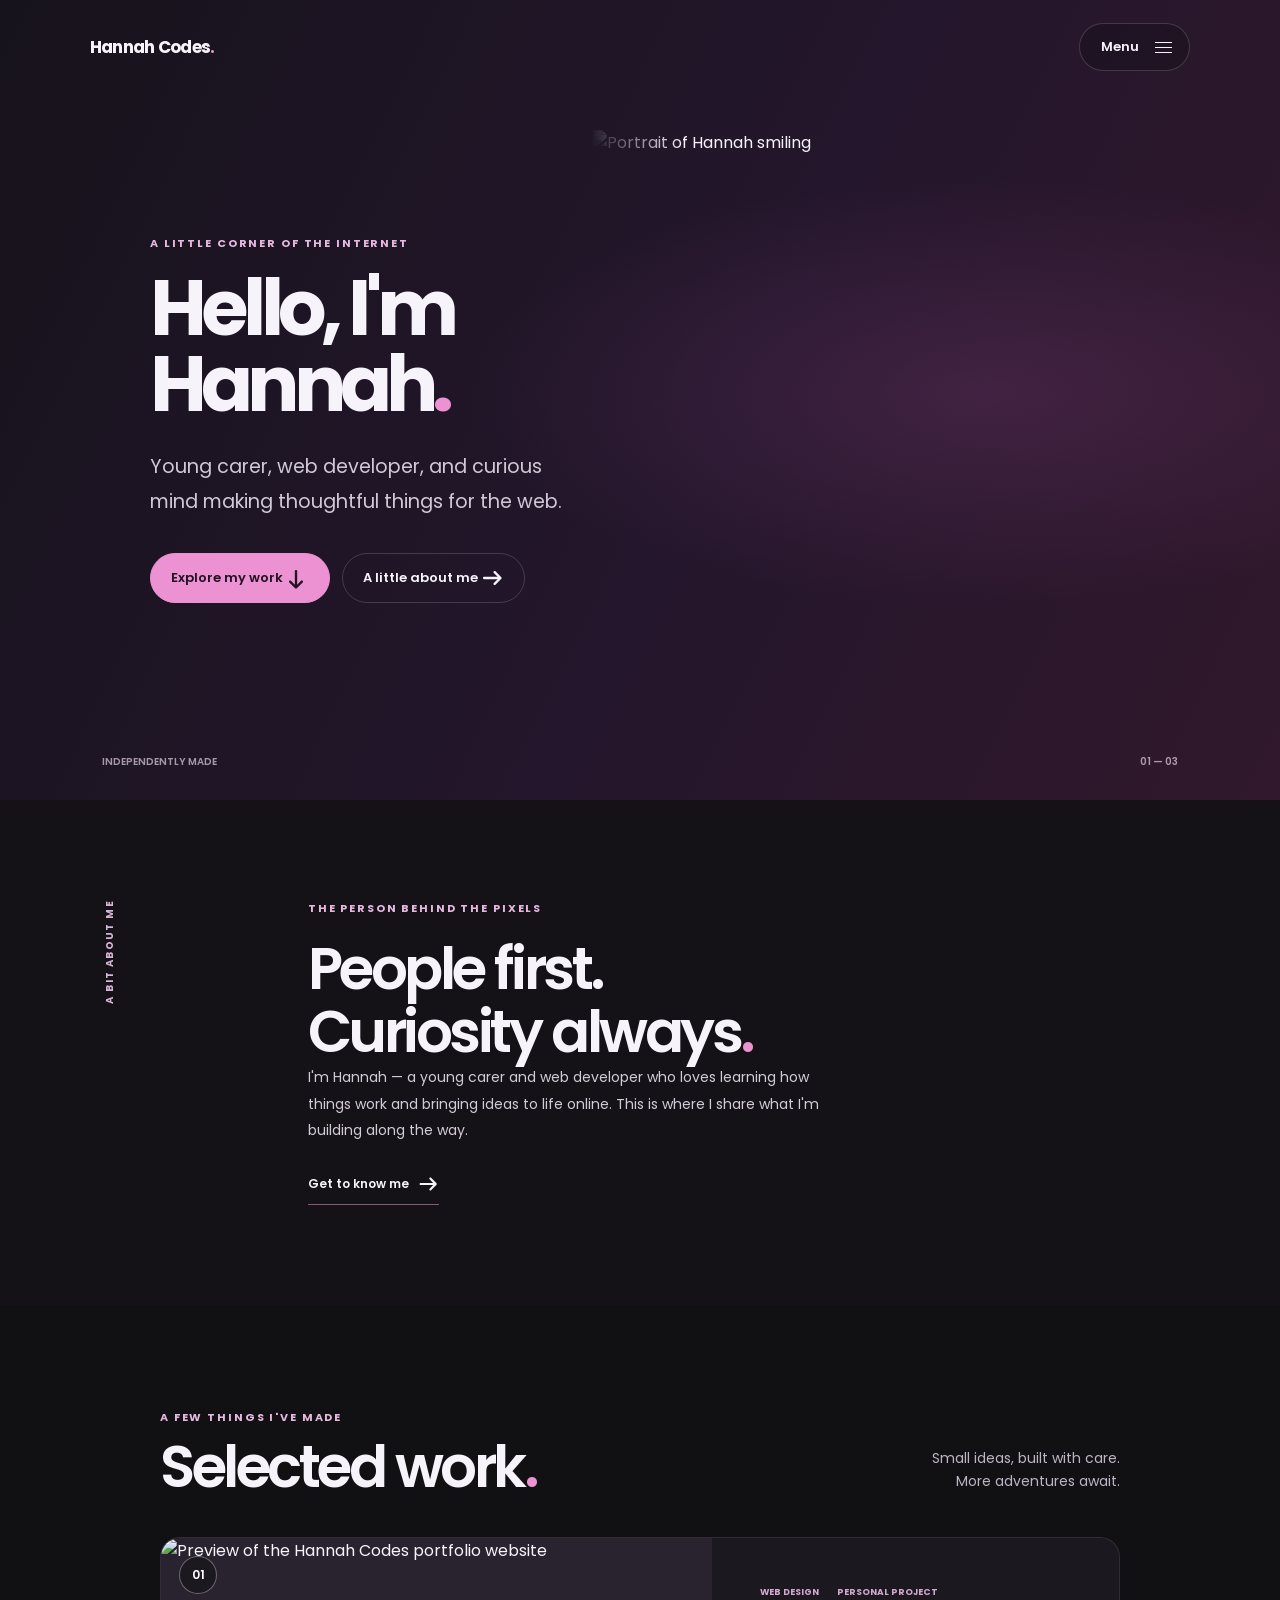
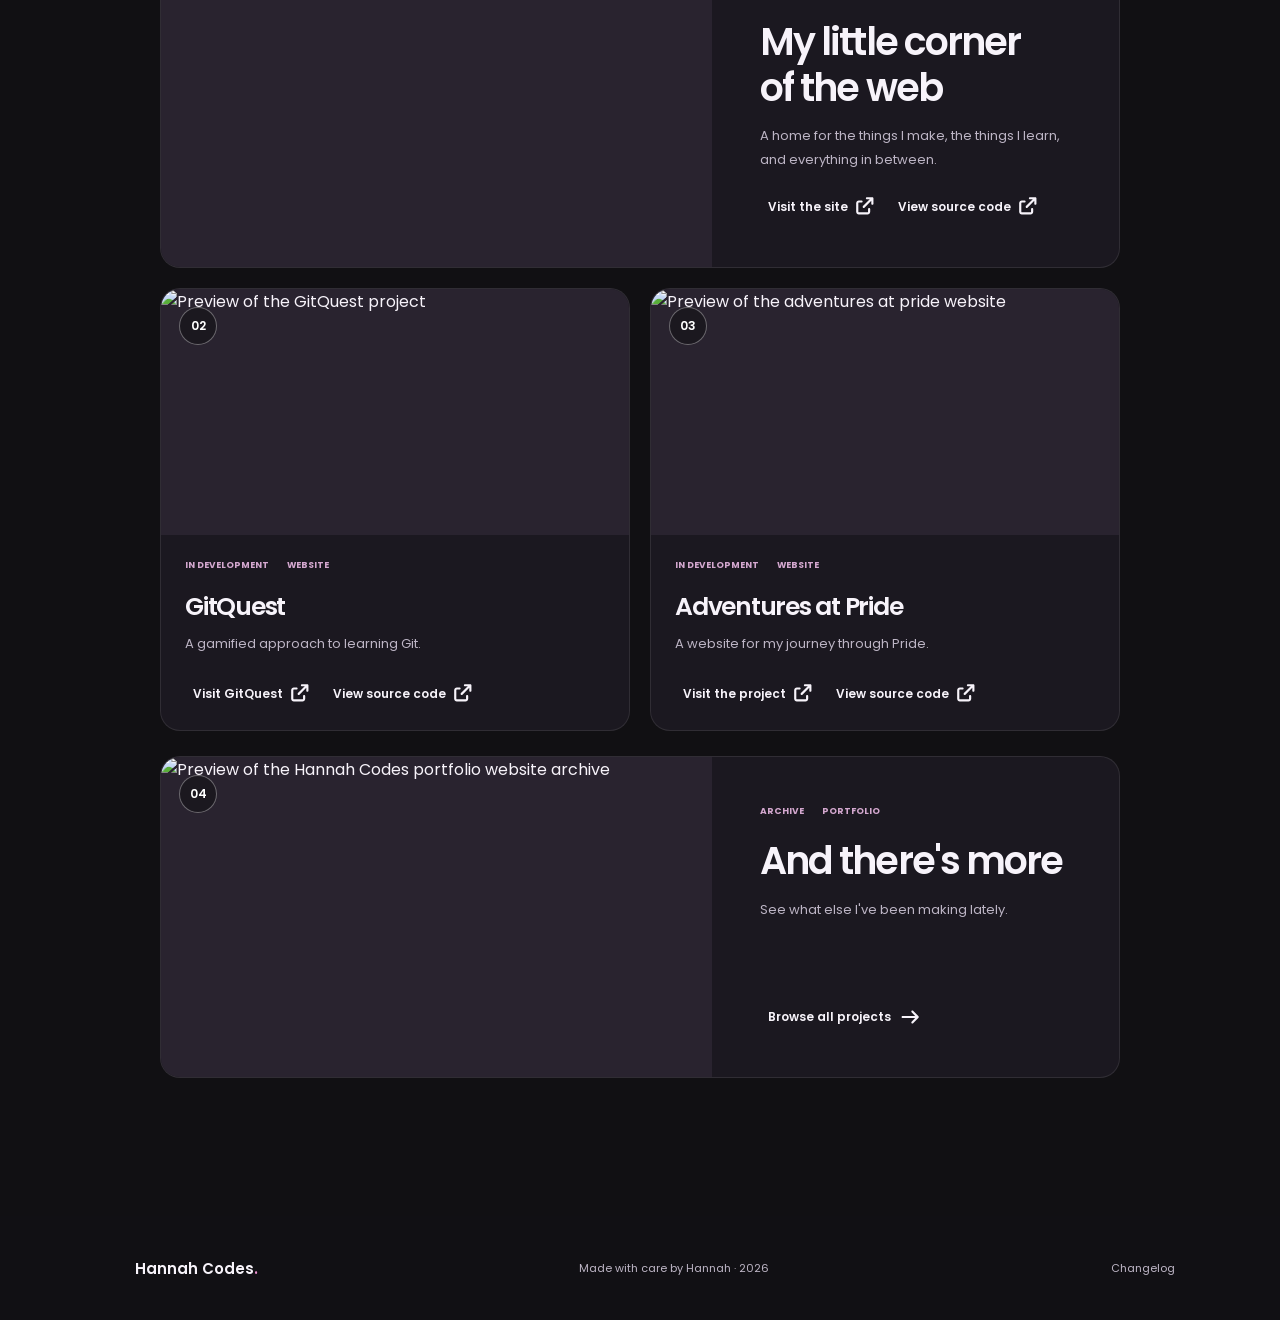
==== commit 9978b19a: "updated text" ====
--- a/index.html
+++ b/index.html
@@ -155,7 +155,7 @@
           <div class="project-copy">
             <div class="project-meta"><span>IN DEVELOPMENT</span><span>WEBSITE</span></div>
             <h3>Adventures at Pride</h3>
-            <p>A website for the annual Pride event.</p>
+            <p>A website for my journey through Pride.</p>
             <div class="project-links">
               <a class="project-link" href="https://adventuresatpride.hannahcodes.co.uk">Visit the project <svg
                   xmlns="http://www.w3.org/2000/svg" class="arrow_svg_2
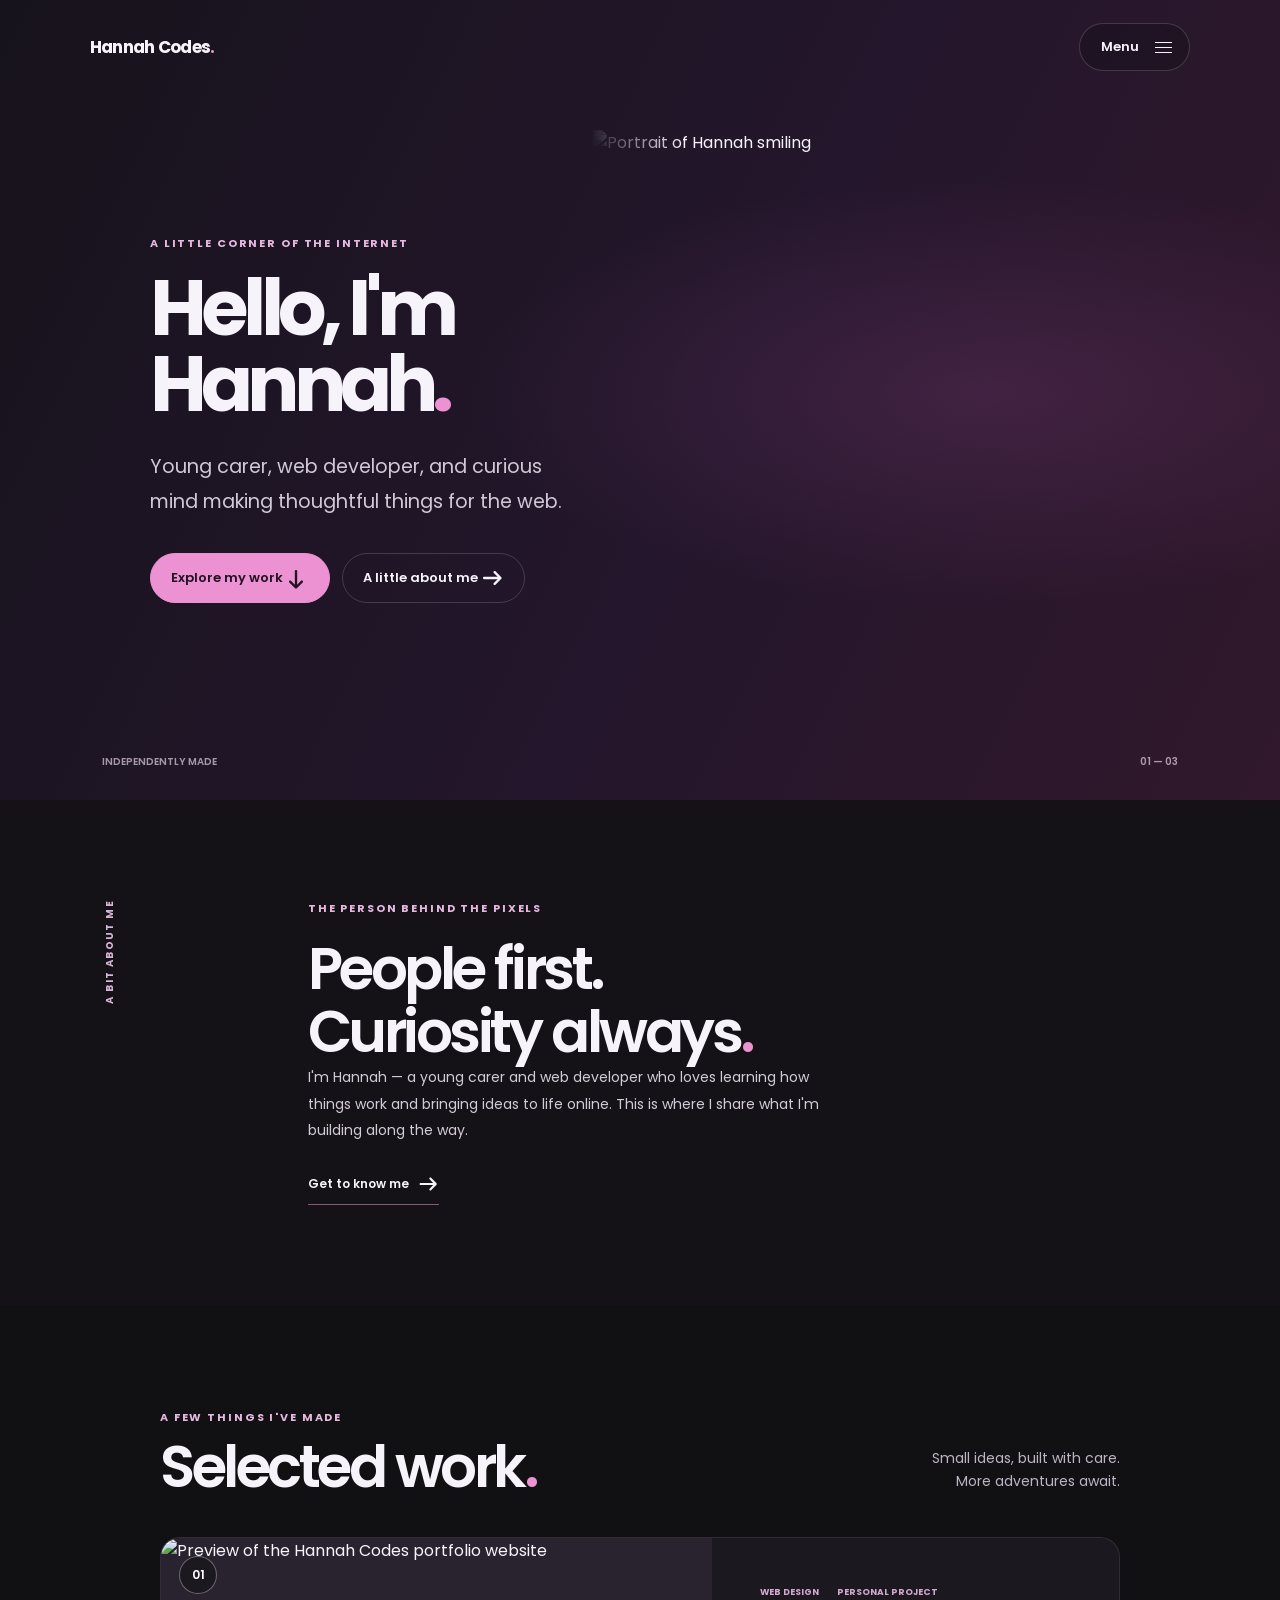
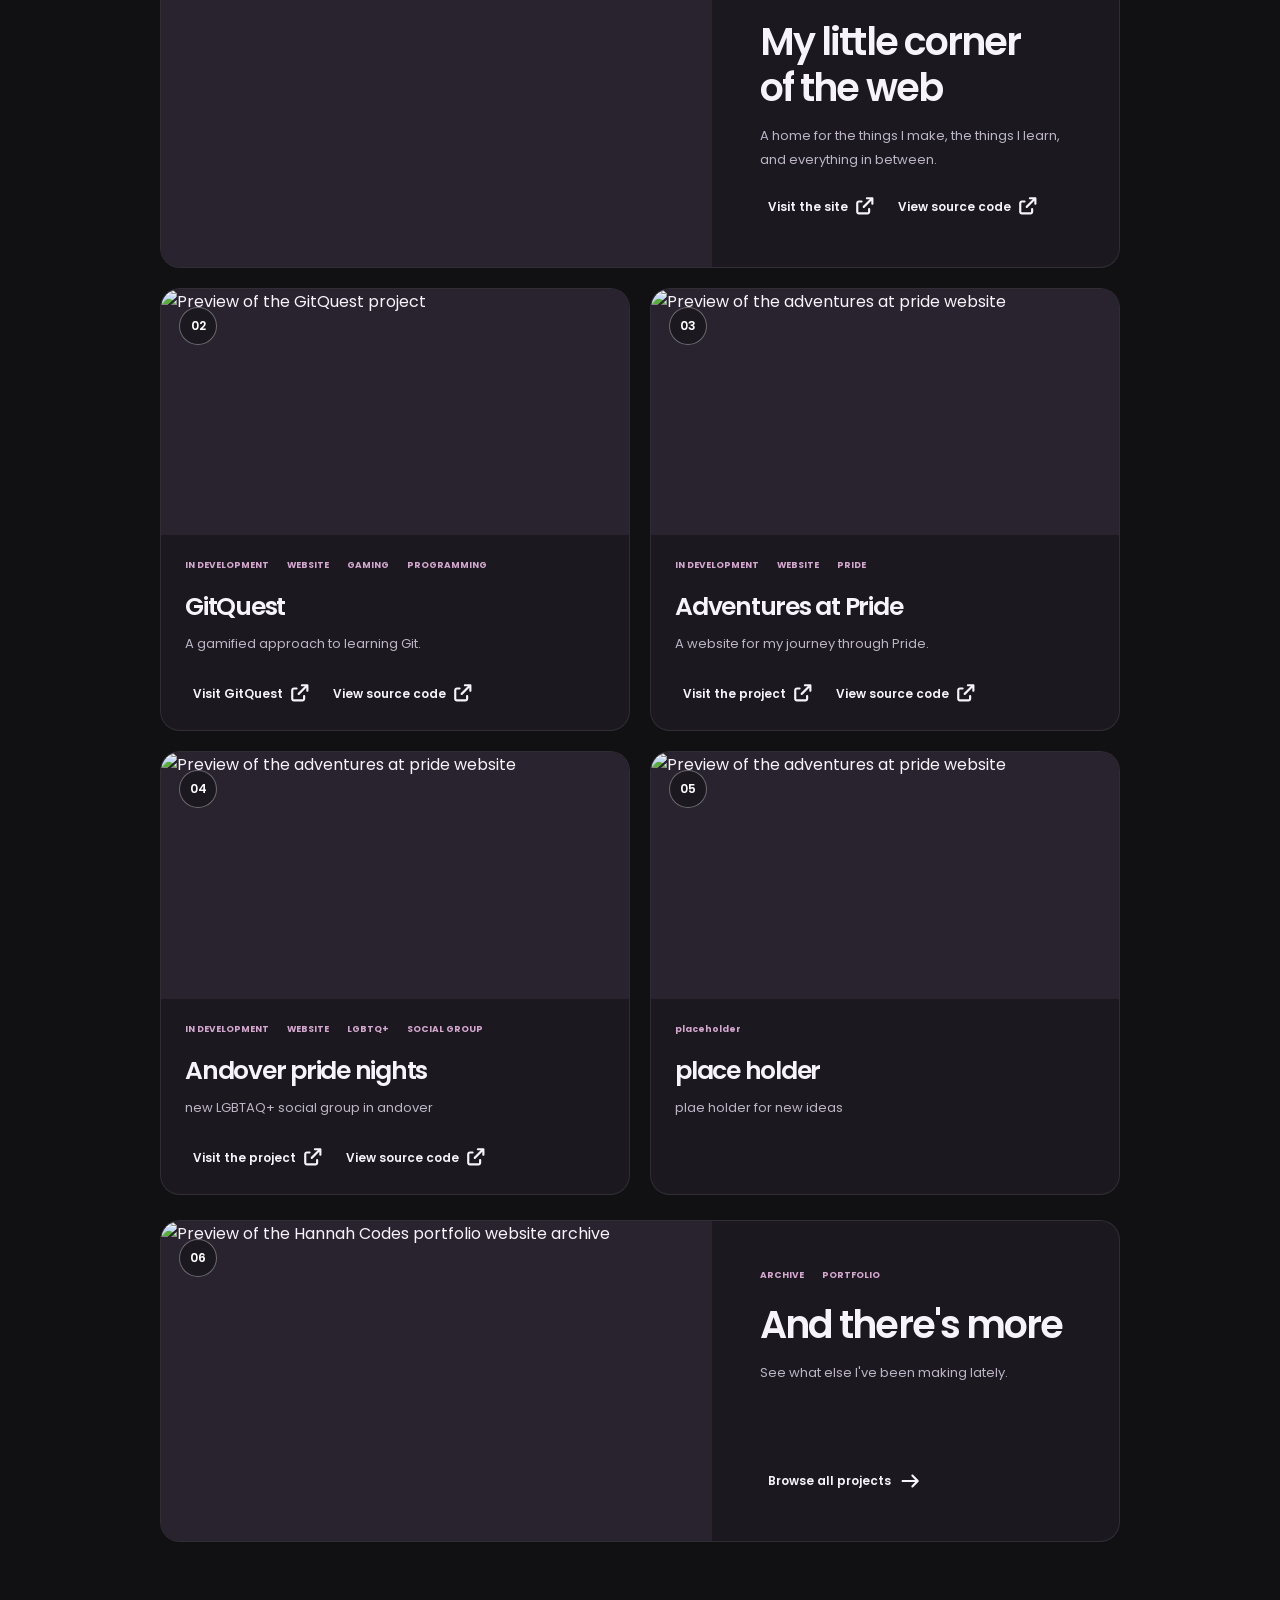
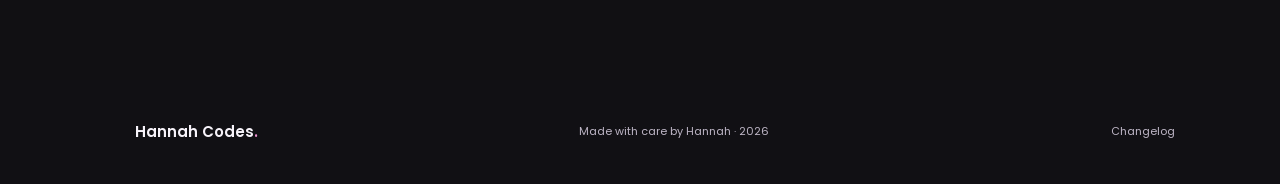
==== commit 1dcdd381: "new project card and project.html styling changes" ====
--- a/index.html
+++ b/index.html
@@ -127,7 +127,8 @@
             <span class="project-number">02</span>
           </div>
           <div class="project-copy">
-            <div class="project-meta"><span>IN DEVELOPMENT</span><span>WEBSITE</span></div>
+            <div class="project-meta"><span>IN
+                DEVELOPMENT</span><span>WEBSITE</span><span>GAMING</span><span>PROGRAMMING</span></div>
             <h3>GitQuest</h3>
             <p>A gamified approach to learning Git.</p>
             <div class="project-links">
@@ -153,7 +154,7 @@
             <span class="project-number">03</span>
           </div>
           <div class="project-copy">
-            <div class="project-meta"><span>IN DEVELOPMENT</span><span>WEBSITE</span></div>
+            <div class="project-meta"><span>IN DEVELOPMENT</span><span>WEBSITE</span><span>PRIDE</span></div>
             <h3>Adventures at Pride</h3>
             <p>A website for my journey through Pride.</p>
             <div class="project-links">
@@ -172,13 +173,67 @@
             </div>
           </div>
         </div>
-      </div>
-      <br>
+        <div class="project-card compact-project">
+          <div class="project-image">
+            <img src="https://assets.hannahcodes.co.uk/images/projects/andover-pride-nights.png"
+              alt="Preview of the adventures at pride website">
+            <span class="project-number">04</span>
+          </div>
+          <div class="project-copy">
+            <div class="project-meta"><span>IN DEVELOPMENT</span><span>WEBSITE</span><span>LGBTQ+</span><span>SOCIAL
+                GROUP</span></div>
+            <h3>Andover pride nights</h3>
+            <p>new LGBTAQ+ social group in andover</p>
+            <div class="project-links">
+              <a class="project-link" href="https://andoverpridenights.co.uk">Visit the project <svg
+                  xmlns="http://www.w3.org/2000/svg" class="arrow_svg_2
+              " viewBox="0 0 640 640"><!--!Font Awesome Free v7.3.1 by @fontawesome - https://fontawesome.com License - https://fontawesome.com/license/free Copyright 2026 Fonticons, Inc.-->
+                  <path
+                    d="M384 64C366.3 64 352 78.3 352 96C352 113.7 366.3 128 384 128L466.7 128L265.3 329.4C252.8 341.9 252.8 362.2 265.3 374.7C277.8 387.2 298.1 387.2 310.6 374.7L512 173.3L512 256C512 273.7 526.3 288 544 288C561.7 288 576 273.7 576 256L576 96C576 78.3 561.7 64 544 64L384 64zM144 160C99.8 160 64 195.8 64 240L64 496C64 540.2 99.8 576 144 576L400 576C444.2 576 480 540.2 480 496L480 416C480 398.3 465.7 384 448 384C430.3 384 416 398.3 416 416L416 496C416 504.8 408.8 512 400 512L144 512C135.2 512 128 504.8 128 496L128 240C128 231.2 135.2 224 144 224L224 224C241.7 224 256 209.7 256 192C256 174.3 241.7 160 224 160L144 160z" />
+                </svg></a>
+              <a class="project-link" href="https://github.com/autumn-skylight/andoverpridenights.co.uk">View source
+                code
+                <svg xmlns="http://www.w3.org/2000/svg" class="arrow_svg_2
+                " viewBox="0 0 640 640"><!--!Font Awesome Free v7.3.1 by @fontawesome - https://fontawesome.com License - https://fontawesome.com/license/free Copyright 2026 Fonticons, Inc.-->
+                  <path
+                    d="M384 64C366.3 64 352 78.3 352 96C352 113.7 366.3 128 384 128L466.7 128L265.3 329.4C252.8 341.9 252.8 362.2 265.3 374.7C277.8 387.2 298.1 387.2 310.6 374.7L512 173.3L512 256C512 273.7 526.3 288 544 288C561.7 288 576 273.7 576 256L576 96C576 78.3 561.7 64 544 64L384 64zM144 160C99.8 160 64 195.8 64 240L64 496C64 540.2 99.8 576 144 576L400 576C444.2 576 480 540.2 480 496L480 416C480 398.3 465.7 384 448 384C430.3 384 416 398.3 416 416L416 496C416 504.8 408.8 512 400 512L144 512C135.2 512 128 504.8 128 496L128 240C128 231.2 135.2 224 144 224L224 224C241.7 224 256 209.7 256 192C256 174.3 241.7 160 224 160L144 160z" />
+                </svg></a>
+            </div>
+          </div>
+        </div>
+        <div class="project-card compact-project">
+          <div class="project-image">
+            <img src="https://assets.hannahcodes.co.uk/images/home/hc-logo.jpg"
+              alt="Preview of the adventures at pride website">
+            <span class="project-number">05</span>
+          </div>
+          <div class="project-copy">
+            <div class="project-meta"><span>placeholder</span><span></span><span></span><span></span></div>
+            <h3>place holder</h3>
+            <p>plae holder for new ideas</p>
+            <div class="project-links">
+              <!-- <a class="project-link" href="">Visit the project <svg xmlns="http://www.w3.org/2000/svg" class="arrow_svg_2
+              " viewBox="0 0 640 640">--><!--!Font Awesome Free v7.3.1 by @fontawesome - https://fontawesome.com License - https://fontawesome.com/license/free Copyright 2026 Fonticons, Inc.-->
+              <!--
+                  <path
+                    d="M384 64C366.3 64 352 78.3 352 96C352 113.7 366.3 128 384 128L466.7 128L265.3 329.4C252.8 341.9 252.8 362.2 265.3 374.7C277.8 387.2 298.1 387.2 310.6 374.7L512 173.3L512 256C512 273.7 526.3 288 544 288C561.7 288 576 273.7 576 256L576 96C576 78.3 561.7 64 544 64L384 64zM144 160C99.8 160 64 195.8 64 240L64 496C64 540.2 99.8 576 144 576L400 576C444.2 576 480 540.2 480 496L480 416C480 398.3 465.7 384 448 384C430.3 384 416 398.3 416 416L416 496C416 504.8 408.8 512 400 512L144 512C135.2 512 128 504.8 128 496L128 240C128 231.2 135.2 224 144 224L224 224C241.7 224 256 209.7 256 192C256 174.3 241.7 160 224 160L144 160z" />
+                </svg></a>
+              <a class="project-link" href="">View source
+                code
+                <svg xmlns="http://www.w3.org/2000/svg" class="arrow_svg_2 
+                " viewBox="0 0 640 640">--><!--!Font Awesome Free v7.3.1 by @fontawesome - https://fontawesome.com License - https://fontawesome.com/license/free Copyright 2026 Fonticons, Inc.-->
+              <!-- <path 
+                    d="M384 64C366.3 64 352 78.3 352 96C352 113.7 366.3 128 384 128L466.7 128L265.3 329.4C252.8 341.9 252.8 362.2 265.3 374.7C277.8 387.2 298.1 387.2 310.6 374.7L512 173.3L512 256C512 273.7 526.3 288 544 288C561.7 288 576 273.7 576 256L576 96C576 78.3 561.7 64 544 64L384 64zM144 160C99.8 160 64 195.8 64 240L64 496C64 540.2 99.8 576 144 576L400 576C444.2 576 480 540.2 480 496L480 416C480 398.3 465.7 384 448 384C430.3 384 416 398.3 416 416L416 496C416 504.8 408.8 512 400 512L144 512C135.2 512 128 504.8 128 496L128 240C128 231.2 135.2 224 144 224L224 224C241.7 224 256 209.7 256 192C256 174.3 241.7 160 224 160L144 160z" />
+                </svg></a> -->
+            </div>
+          </div>
+        </div>
+      </div> <br>
       <div class="featured-project project-card">
         <div class="project-image">
           <img src="https://assets.hannahcodes.co.uk/images/projects/projects-hc-html-v14.1.png"
             alt="Preview of the Hannah Codes portfolio website archive">
-          <span class="project-number">04</span>
+          <span class="project-number">06</span>
         </div>
         <div class="project-copy">
           <div class="project-meta"><span>ARCHIVE</span><span>PORTFOLIO</span></div>
--- a/src/css/main.css
+++ b/src/css/main.css
@@ -2244,27 +2244,6 @@
   box-shadow: 0 4px 5px var(--light-card-box-shadow-hover-colour);
 }
 @media screen and (max-width: 960px) {
-  .project_card {
-    margin-top: 2em;
-  }
-}
-@media (prefers-color-scheme: dark) {
-  .project_card {
-    background: var(--card-bg-colour);
-    text-decoration: none;
-    color: var(--nav-text-colour);
-    box-shadow: 0 2px 5px var(--card-box-shadow-colour);
-    display: flex;
-    flex-direction: column;
-    min-height: 100%;
-    position: relative;
-    top: 0;
-    transition: all 0.1s ease-in;
-  }
-  .project_card:hover {
-    top: -2px;
-    box-shadow: 0 4px 5px var(--card-box-shadow-hover-colour);
-  }
 }
 
 .project_card_links {
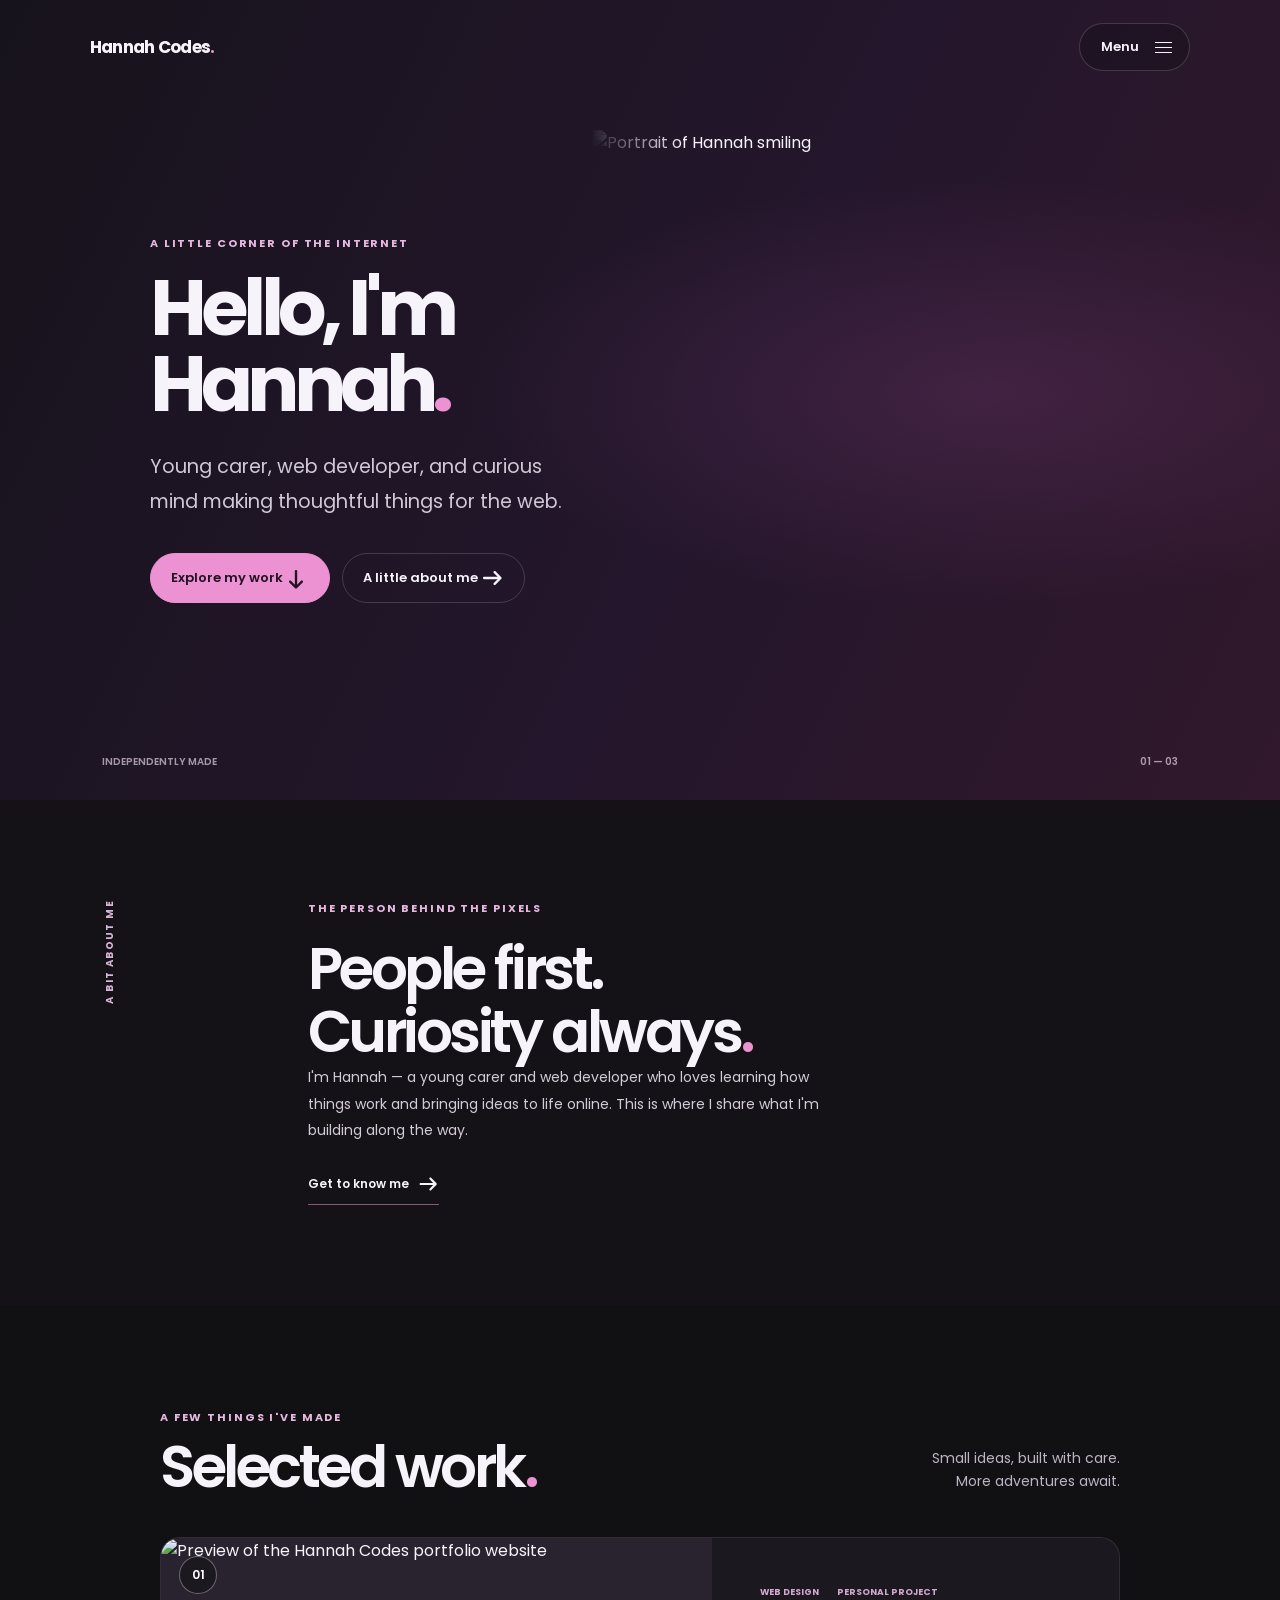
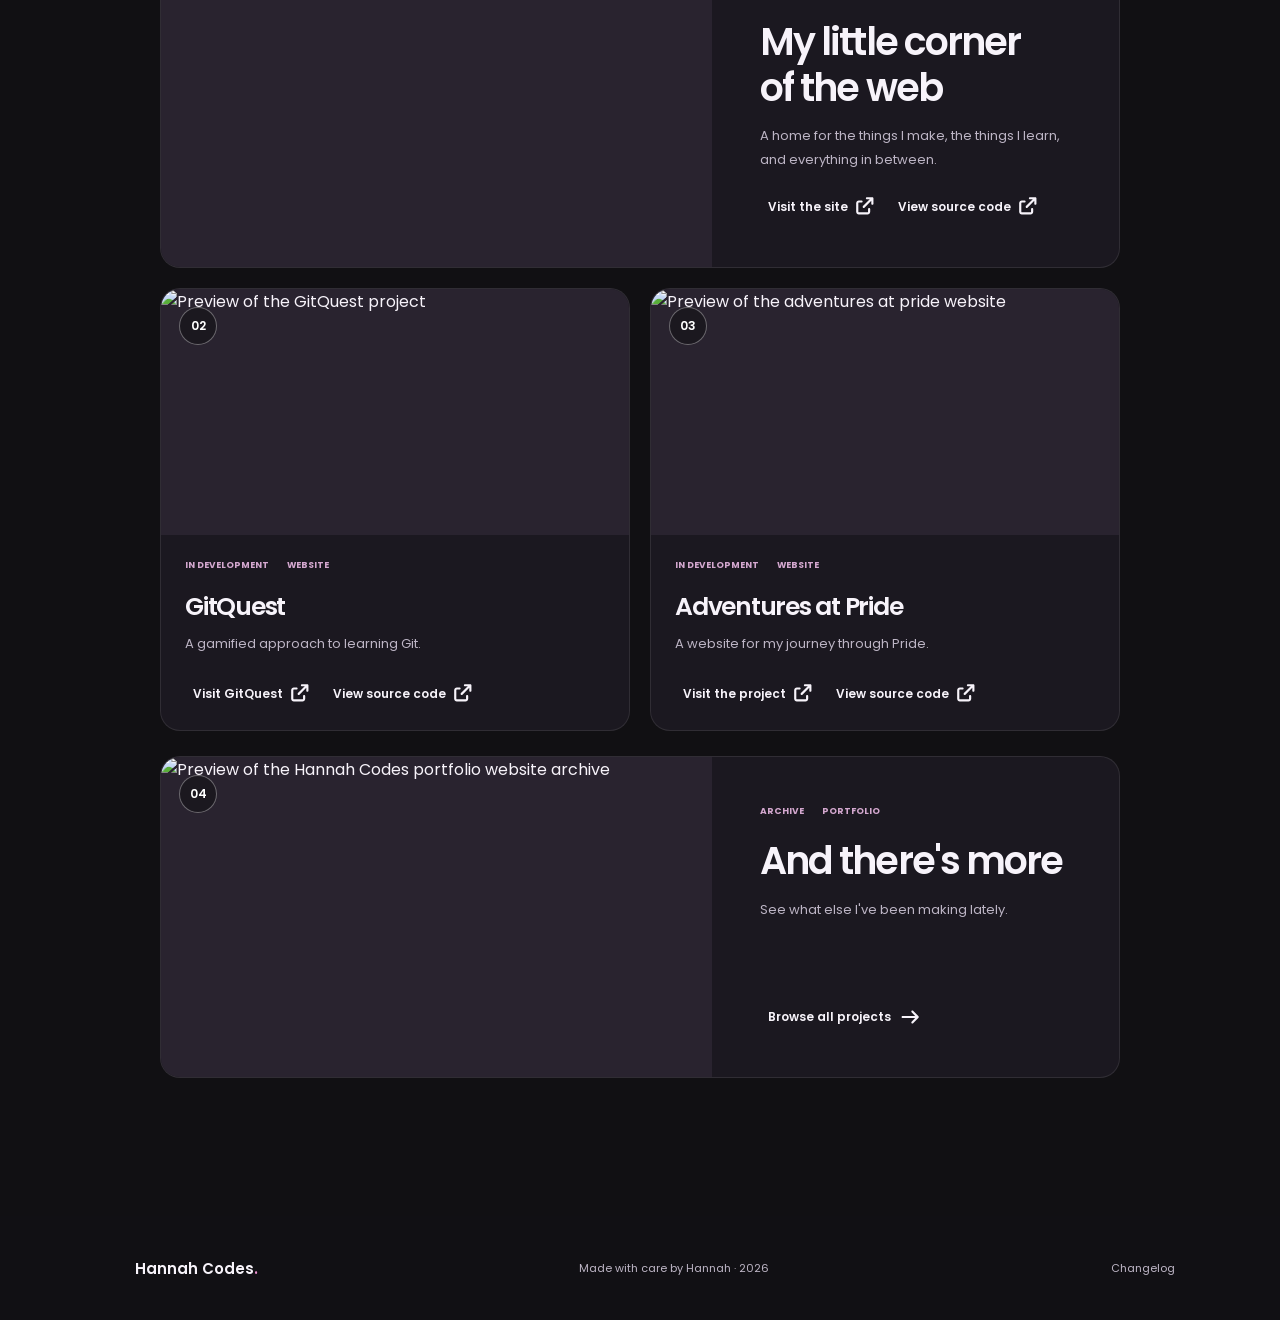
==== commit 7a31017d: "Revert "new project card changes and fixed styling issues"" ====
--- a/index.html
+++ b/index.html
@@ -127,8 +127,7 @@
             <span class="project-number">02</span>
           </div>
           <div class="project-copy">
-            <div class="project-meta"><span>IN
-                DEVELOPMENT</span><span>WEBSITE</span><span>GAMING</span><span>PROGRAMMING</span></div>
+            <div class="project-meta"><span>IN DEVELOPMENT</span><span>WEBSITE</span></div>
             <h3>GitQuest</h3>
             <p>A gamified approach to learning Git.</p>
             <div class="project-links">
@@ -154,7 +153,7 @@
             <span class="project-number">03</span>
           </div>
           <div class="project-copy">
-            <div class="project-meta"><span>IN DEVELOPMENT</span><span>WEBSITE</span><span>PRIDE</span></div>
+            <div class="project-meta"><span>IN DEVELOPMENT</span><span>WEBSITE</span></div>
             <h3>Adventures at Pride</h3>
             <p>A website for my journey through Pride.</p>
             <div class="project-links">
@@ -173,67 +172,13 @@
             </div>
           </div>
         </div>
-        <div class="project-card compact-project">
-          <div class="project-image">
-            <img src="https://assets.hannahcodes.co.uk/images/projects/andover-pride-nights.png"
-              alt="Preview of the adventures at pride website">
-            <span class="project-number">04</span>
-          </div>
-          <div class="project-copy">
-            <div class="project-meta"><span>IN DEVELOPMENT</span><span>WEBSITE</span><span>LGBTQ+</span><span>SOCIAL
-                GROUP</span></div>
-            <h3>Andover pride nights</h3>
-            <p>new LGBTAQ+ social group in andover</p>
-            <div class="project-links">
-              <a class="project-link" href="https://andoverpridenights.co.uk">Visit the project <svg
-                  xmlns="http://www.w3.org/2000/svg" class="arrow_svg_2
-              " viewBox="0 0 640 640"><!--!Font Awesome Free v7.3.1 by @fontawesome - https://fontawesome.com License - https://fontawesome.com/license/free Copyright 2026 Fonticons, Inc.-->
-                  <path
-                    d="M384 64C366.3 64 352 78.3 352 96C352 113.7 366.3 128 384 128L466.7 128L265.3 329.4C252.8 341.9 252.8 362.2 265.3 374.7C277.8 387.2 298.1 387.2 310.6 374.7L512 173.3L512 256C512 273.7 526.3 288 544 288C561.7 288 576 273.7 576 256L576 96C576 78.3 561.7 64 544 64L384 64zM144 160C99.8 160 64 195.8 64 240L64 496C64 540.2 99.8 576 144 576L400 576C444.2 576 480 540.2 480 496L480 416C480 398.3 465.7 384 448 384C430.3 384 416 398.3 416 416L416 496C416 504.8 408.8 512 400 512L144 512C135.2 512 128 504.8 128 496L128 240C128 231.2 135.2 224 144 224L224 224C241.7 224 256 209.7 256 192C256 174.3 241.7 160 224 160L144 160z" />
-                </svg></a>
-              <a class="project-link" href="https://github.com/autumn-skylight/andoverpridenights.co.uk">View source
-                code
-                <svg xmlns="http://www.w3.org/2000/svg" class="arrow_svg_2
-                " viewBox="0 0 640 640"><!--!Font Awesome Free v7.3.1 by @fontawesome - https://fontawesome.com License - https://fontawesome.com/license/free Copyright 2026 Fonticons, Inc.-->
-                  <path
-                    d="M384 64C366.3 64 352 78.3 352 96C352 113.7 366.3 128 384 128L466.7 128L265.3 329.4C252.8 341.9 252.8 362.2 265.3 374.7C277.8 387.2 298.1 387.2 310.6 374.7L512 173.3L512 256C512 273.7 526.3 288 544 288C561.7 288 576 273.7 576 256L576 96C576 78.3 561.7 64 544 64L384 64zM144 160C99.8 160 64 195.8 64 240L64 496C64 540.2 99.8 576 144 576L400 576C444.2 576 480 540.2 480 496L480 416C480 398.3 465.7 384 448 384C430.3 384 416 398.3 416 416L416 496C416 504.8 408.8 512 400 512L144 512C135.2 512 128 504.8 128 496L128 240C128 231.2 135.2 224 144 224L224 224C241.7 224 256 209.7 256 192C256 174.3 241.7 160 224 160L144 160z" />
-                </svg></a>
-            </div>
-          </div>
-        </div>
-        <div class="project-card compact-project">
-          <div class="project-image">
-            <img src="https://assets.hannahcodes.co.uk/images/home/hc-logo.jpg"
-              alt="Preview of the adventures at pride website">
-            <span class="project-number">05</span>
-          </div>
-          <div class="project-copy">
-            <div class="project-meta"><span>placeholder</span><span></span><span></span><span></span></div>
-            <h3>place holder</h3>
-            <p>plae holder for new ideas</p>
-            <div class="project-links">
-              <!-- <a class="project-link" href="">Visit the project <svg xmlns="http://www.w3.org/2000/svg" class="arrow_svg_2
-              " viewBox="0 0 640 640">--><!--!Font Awesome Free v7.3.1 by @fontawesome - https://fontawesome.com License - https://fontawesome.com/license/free Copyright 2026 Fonticons, Inc.-->
-              <!--
-                  <path
-                    d="M384 64C366.3 64 352 78.3 352 96C352 113.7 366.3 128 384 128L466.7 128L265.3 329.4C252.8 341.9 252.8 362.2 265.3 374.7C277.8 387.2 298.1 387.2 310.6 374.7L512 173.3L512 256C512 273.7 526.3 288 544 288C561.7 288 576 273.7 576 256L576 96C576 78.3 561.7 64 544 64L384 64zM144 160C99.8 160 64 195.8 64 240L64 496C64 540.2 99.8 576 144 576L400 576C444.2 576 480 540.2 480 496L480 416C480 398.3 465.7 384 448 384C430.3 384 416 398.3 416 416L416 496C416 504.8 408.8 512 400 512L144 512C135.2 512 128 504.8 128 496L128 240C128 231.2 135.2 224 144 224L224 224C241.7 224 256 209.7 256 192C256 174.3 241.7 160 224 160L144 160z" />
-                </svg></a>
-              <a class="project-link" href="">View source
-                code
-                <svg xmlns="http://www.w3.org/2000/svg" class="arrow_svg_2 
-                " viewBox="0 0 640 640">--><!--!Font Awesome Free v7.3.1 by @fontawesome - https://fontawesome.com License - https://fontawesome.com/license/free Copyright 2026 Fonticons, Inc.-->
-              <!-- <path 
-                    d="M384 64C366.3 64 352 78.3 352 96C352 113.7 366.3 128 384 128L466.7 128L265.3 329.4C252.8 341.9 252.8 362.2 265.3 374.7C277.8 387.2 298.1 387.2 310.6 374.7L512 173.3L512 256C512 273.7 526.3 288 544 288C561.7 288 576 273.7 576 256L576 96C576 78.3 561.7 64 544 64L384 64zM144 160C99.8 160 64 195.8 64 240L64 496C64 540.2 99.8 576 144 576L400 576C444.2 576 480 540.2 480 496L480 416C480 398.3 465.7 384 448 384C430.3 384 416 398.3 416 416L416 496C416 504.8 408.8 512 400 512L144 512C135.2 512 128 504.8 128 496L128 240C128 231.2 135.2 224 144 224L224 224C241.7 224 256 209.7 256 192C256 174.3 241.7 160 224 160L144 160z" />
-                </svg></a> -->
-            </div>
-          </div>
-        </div>
-      </div> <br>
+      </div>
+      <br>
       <div class="featured-project project-card">
         <div class="project-image">
           <img src="https://assets.hannahcodes.co.uk/images/projects/projects-hc-html-v14.1.png"
             alt="Preview of the Hannah Codes portfolio website archive">
-          <span class="project-number">06</span>
+          <span class="project-number">04</span>
         </div>
         <div class="project-copy">
           <div class="project-meta"><span>ARCHIVE</span><span>PORTFOLIO</span></div>
